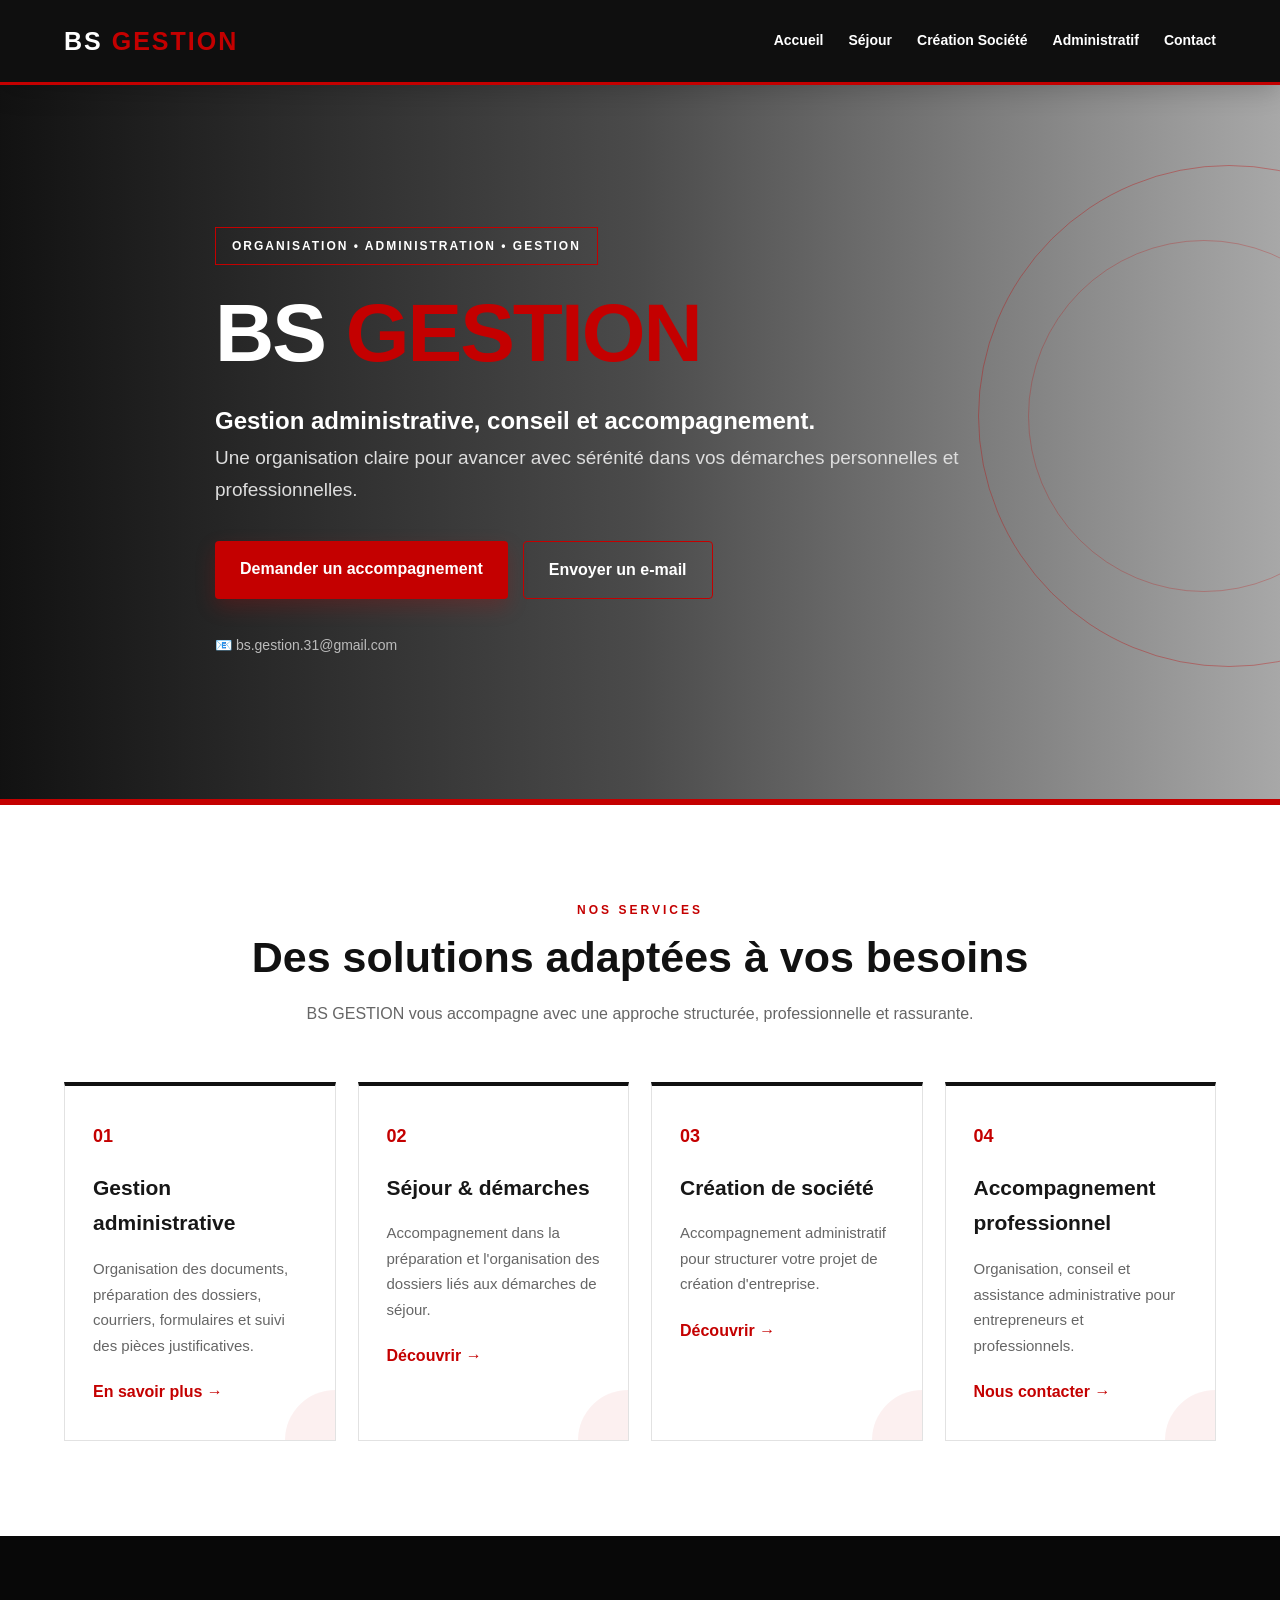
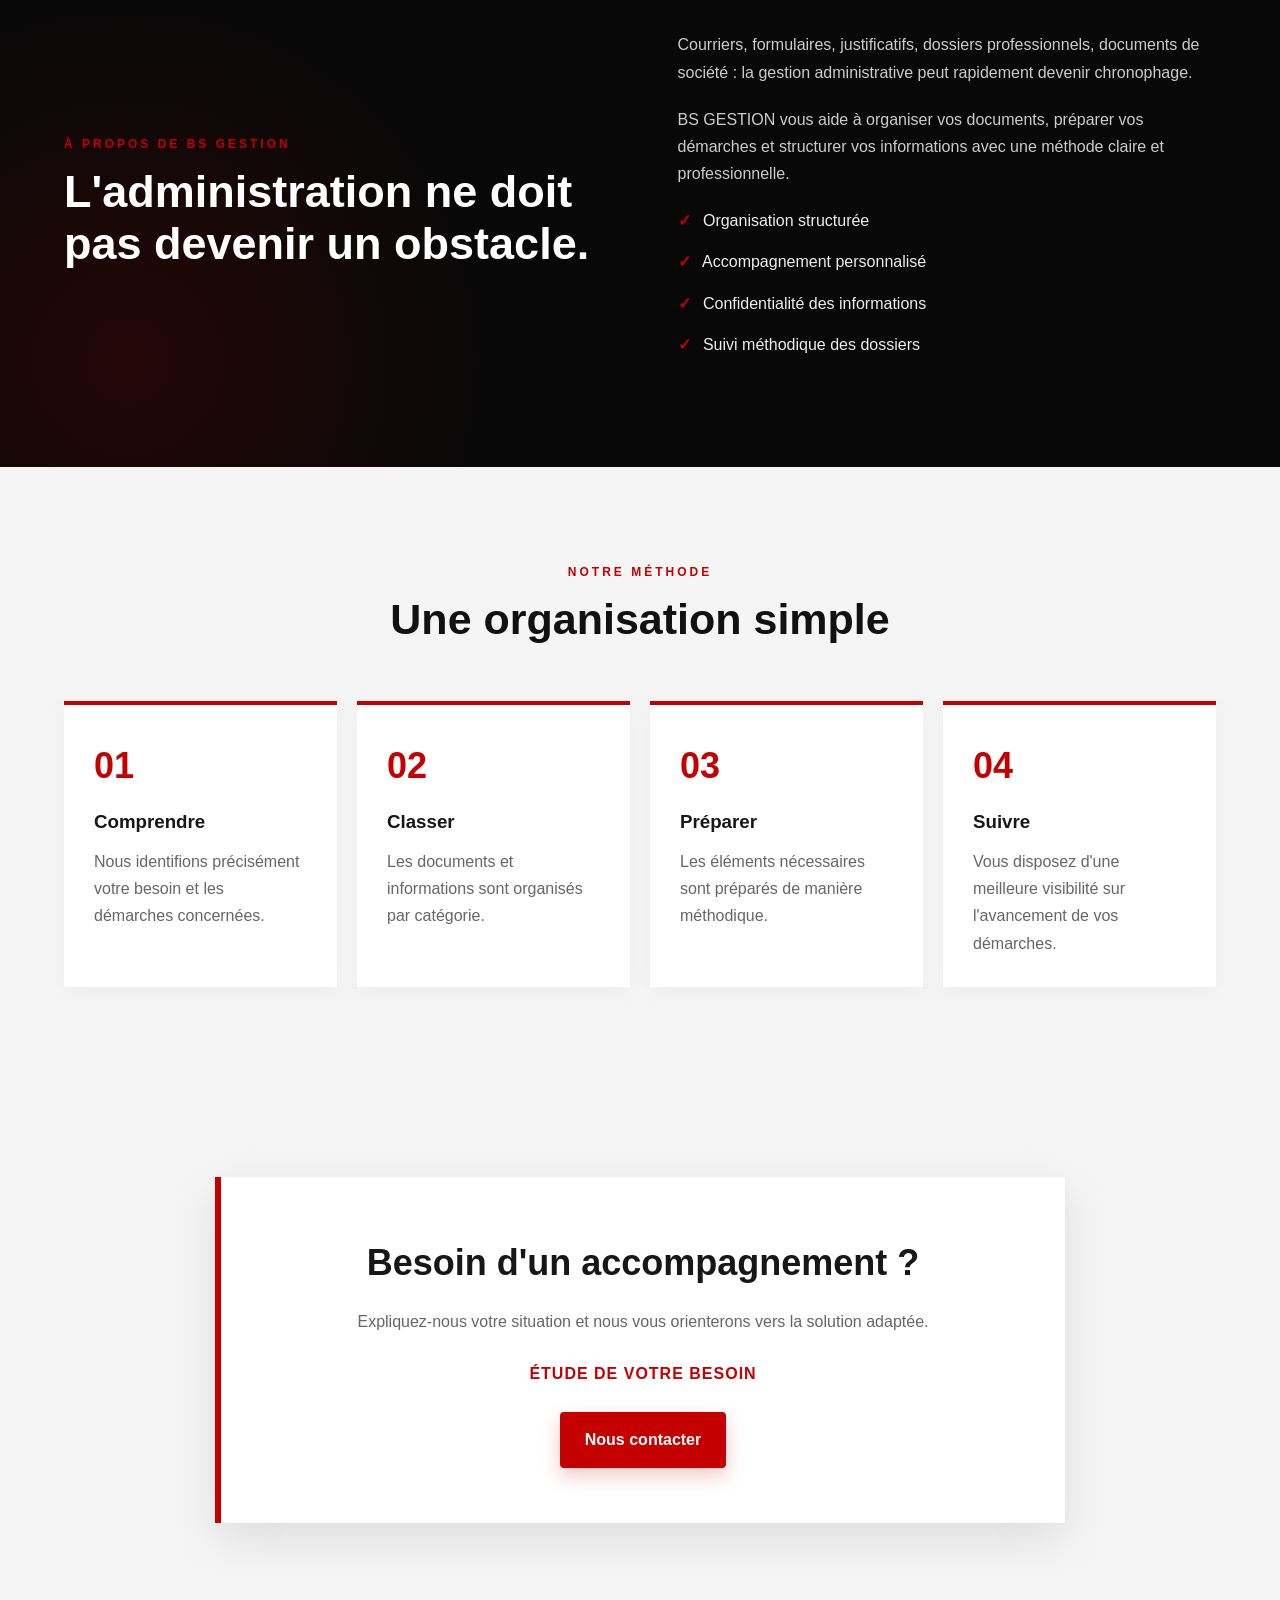
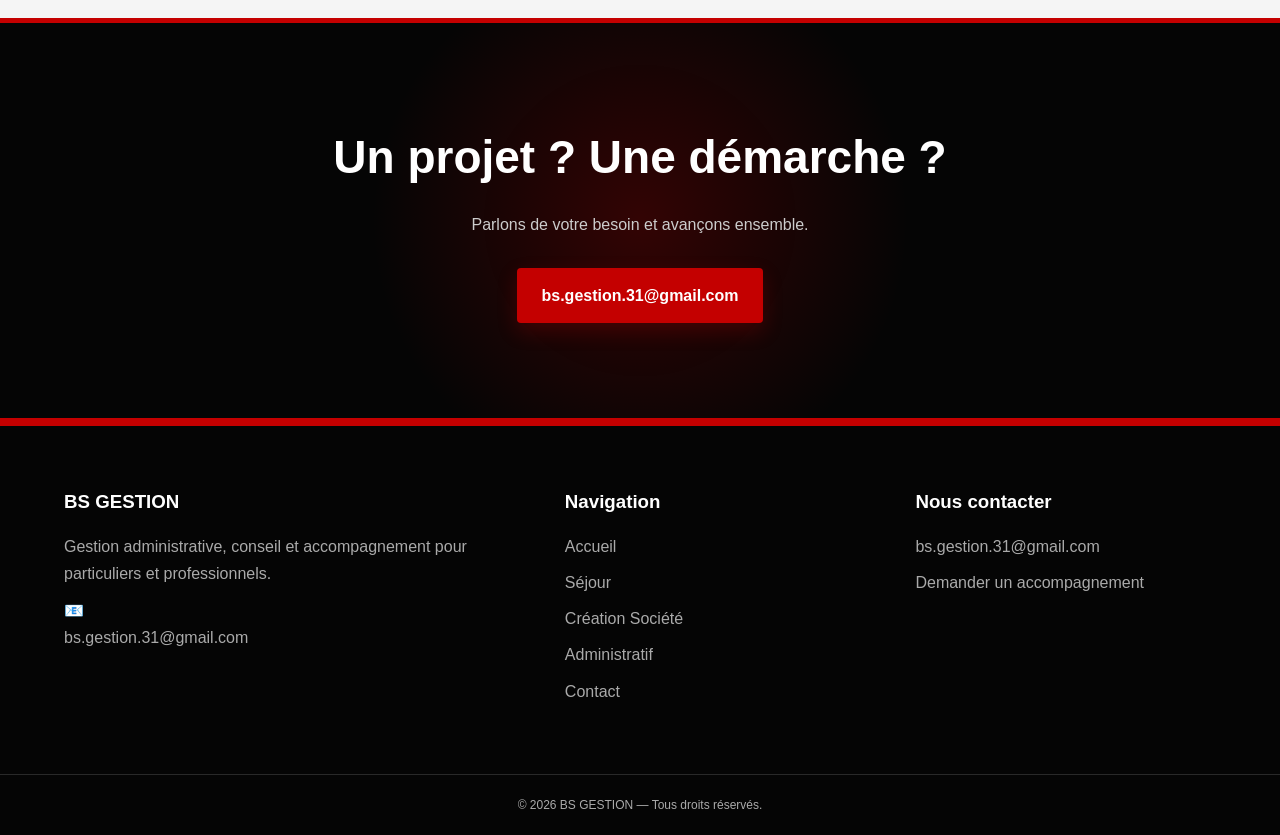
==== index.html @ 4ed64b43 "Update index.html" ====
<!DOCTYPE html>
<html lang="fr">
<head>
    <meta charset="UTF-8">
    <meta name="viewport" content="width=device-width, initial-scale=1.0">

    <title>BS GESTION | Gestion administrative, conseil et accompagnement</title>

    <meta name="description"
          content="BS GESTION accompagne particuliers et professionnels dans leurs démarches administratives, projets professionnels, création de société et organisation documentaire.">

    <link rel="stylesheet" href="style.css">
</head>

<body>

<header>
    <div class="container navbar">

        <a href="index.html" class="logo">
            BS <span>GESTION</span>
        </a>

        <div class="menu" onclick="toggleMenu()">☰</div>

        <nav id="mainNav">
            <a href="index.html">Accueil</a>
            <a href="sejour.html">Séjour</a>
            <a href="creation-societe.html">Création Société</a>
            <a href="administratif.html">Administratif</a>
            <a href="contact.html">Contact</a>
        </nav>

    </div>
</header>

<main>

<section class="hero photo-home">

    <div class="container hero-content">

        <div class="badge">
            ORGANISATION • ADMINISTRATION • GESTION
        </div>

        <h1>
            BS <span>GESTION</span>
        </h1>

        <p>
            Gestion administrative, conseil et accompagnement.
        </p>

        <p>
            Une organisation claire pour avancer avec sérénité
            dans vos démarches personnelles et professionnelles.
        </p>

        <div class="buttons">
            <a href="contact.html" class="btn btn-red">
                Demander un accompagnement
            </a>

            <a href="mailto:bs.gestion.31@gmail.com"
               class="btn btn-outline">
                Envoyer un e-mail
            </a>
        </div>

        <div class="hero-contact">
            📧 bs.gestion.31@gmail.com
        </div>

    </div>

</section>

<section class="services">

    <div class="container">

        <div class="section-title">
            <div class="section-label">NOS SERVICES</div>

            <h2>
                Des solutions adaptées à vos besoins
            </h2>

            <p>
                BS GESTION vous accompagne avec une approche
                structurée, professionnelle et rassurante.
            </p>
        </div>

        <div class="services-grid">

            <article class="card">
                <div class="card-number">01</div>

                <h3>
                    Gestion administrative
                </h3>

                <p>
                    Organisation des documents, préparation des dossiers,
                    courriers, formulaires et suivi des pièces justificatives.
                </p>

                <a href="administratif.html">
                    En savoir plus →
                </a>
            </article>

            <article class="card">
                <div class="card-number">02</div>

                <h3>
                    Séjour & démarches
                </h3>

                <p>
                    Accompagnement dans la préparation et l'organisation
                    des dossiers liés aux démarches de séjour.
                </p>

                <a href="sejour.html">
                    Découvrir →
                </a>
            </article>

            <article class="card">
                <div class="card-number">03</div>

                <h3>
                    Création de société
                </h3>

                <p>
                    Accompagnement administratif pour structurer
                    votre projet de création d'entreprise.
                </p>

                <a href="creation-societe.html">
                    Découvrir →
                </a>
            </article>

            <article class="card">
                <div class="card-number">04</div>

                <h3>
                    Accompagnement professionnel
                </h3>

                <p>
                    Organisation, conseil et assistance administrative
                    pour entrepreneurs et professionnels.
                </p>

                <a href="contact.html">
                    Nous contacter →
                </a>
            </article>

        </div>

    </div>

</section>

<section class="about">

    <div class="container about-grid">

        <div>
            <div class="section-label">
                À PROPOS DE BS GESTION
            </div>

            <h2>
                L'administration ne doit pas devenir un obstacle.
            </h2>
        </div>

        <div>

            <p>
                Courriers, formulaires, justificatifs, dossiers
                professionnels, documents de société : la gestion
                administrative peut rapidement devenir chronophage.
            </p>

            <p>
                BS GESTION vous aide à organiser vos documents,
                préparer vos démarches et structurer vos informations
                avec une méthode claire et professionnelle.
            </p>

            <div class="checks">

                <div>
                    <span>✓</span>
                    Organisation structurée
                </div>

                <div>
                    <span>✓</span>
                    Accompagnement personnalisé
                </div>

                <div>
                    <span>✓</span>
                    Confidentialité des informations
                </div>

                <div>
                    <span>✓</span>
                    Suivi méthodique des dossiers
                </div>

            </div>

        </div>

    </div>

</section>

<section class="method">

    <div class="container">

        <div class="section-title">

            <div class="section-label">
                NOTRE MÉTHODE
            </div>

            <h2>
                Une organisation simple
            </h2>

        </div>

        <div class="method-grid">

            <div class="step">
                <div class="step-number">01</div>

                <h3>Comprendre</h3>

                <p>
                    Nous identifions précisément votre besoin
                    et les démarches concernées.
                </p>
            </div>

            <div class="step">
                <div class="step-number">02</div>

                <h3>Classer</h3>

                <p>
                    Les documents et informations sont organisés
                    par catégorie.
                </p>
            </div>

            <div class="step">
                <div class="step-number">03</div>

                <h3>Préparer</h3>

                <p>
                    Les éléments nécessaires sont préparés
                    de manière méthodique.
                </p>
            </div>

            <div class="step">
                <div class="step-number">04</div>

                <h3>Suivre</h3>

                <p>
                    Vous disposez d'une meilleure visibilité
                    sur l'avancement de vos démarches.
                </p>
            </div>

        </div>

    </div>

</section>

<section class="devis">

    <div class="container">

        <div class="devis-box">

            <h2>
                Besoin d'un accompagnement ?
            </h2>

            <p>
                Expliquez-nous votre situation et nous vous
                orienterons vers la solution adaptée.
            </p>

            <div class="no-price">
                ÉTUDE DE VOTRE BESOIN
            </div>

            <a href="contact.html" class="btn btn-red">
                Nous contacter
            </a>

        </div>

    </div>

</section>

<section class="cta">

    <div class="container">

        <h2>
            Un projet ? Une démarche ?
        </h2>

        <p>
            Parlons de votre besoin et avançons ensemble.
        </p>

        <a href="mailto:bs.gestion.31@gmail.com"
           class="btn btn-red">
            bs.gestion.31@gmail.com
        </a>

    </div>

</section>

</main>

<footer>

    <div class="container footer-main">

        <div>
            <h3>BS GESTION</h3>

            <p>
                Gestion administrative, conseil et accompagnement
                pour particuliers et professionnels.
            </p>

            <p>
                📧
                <a href="mailto:bs.gestion.31@gmail.com">
                    bs.gestion.31@gmail.com
                </a>
            </p>
        </div>

        <div>
            <h3>Navigation</h3>

            <a href="index.html">Accueil</a>
            <a href="sejour.html">Séjour</a>
            <a href="creation-societe.html">Création Société</a>
            <a href="administratif.html">Administratif</a>
            <a href="contact.html">Contact</a>
        </div>

        <div>
            <h3>Nous contacter</h3>

            <a href="mailto:bs.gestion.31@gmail.com">
                bs.gestion.31@gmail.com
            </a>

            <a href="contact.html">
                Demander un accompagnement
            </a>
        </div>

    </div>

    <div class="footer-bottom">
        © 2026 BS GESTION — Tous droits réservés.
    </div>

</footer>

<script>
function toggleMenu() {
    document.getElementById("mainNav").classList.toggle("active");
}
</script>

</body>
</html>
---- style.css ----
/* =========================================================
   BS GESTION — STYLE OFFICIEL
   Rouge • Noir • Blanc
   ========================================================= */

:root {
    --rouge: #c40000;
    --rouge-fonce: #8f0000;
    --noir: #080808;
    --noir-2: #121212;
    --blanc: #ffffff;
    --gris: #666666;
    --gris-clair: #f5f5f5;
    --gris-border: #e2e2e2;
    --ombre: 0 15px 45px rgba(0, 0, 0, 0.10);
    --transition: 0.3s ease;
}

* {
    margin: 0;
    padding: 0;
    box-sizing: border-box;
}

html {
    scroll-behavior: smooth;
}

body {
    font-family: Arial, Helvetica, sans-serif;
    background: var(--blanc);
    color: #171717;
    line-height: 1.7;
}

img {
    max-width: 100%;
    display: block;
}

a {
    transition: var(--transition);
}

button,
input,
textarea,
select {
    font-family: inherit;
}

.container {
    width: 90%;
    max-width: 1200px;
    margin: auto;
}

/* =========================================================
   HEADER
   ========================================================= */

header {
    background: rgba(8, 8, 8, 0.97);
    position: sticky;
    top: 0;
    z-index: 9999;
    border-bottom: 3px solid var(--rouge);
    box-shadow: 0 5px 25px rgba(0, 0, 0, 0.20);
}

.navbar {
    min-height: 82px;
    display: flex;
    align-items: center;
    justify-content: space-between;
}

.logo {
    color: var(--blanc);
    text-decoration: none;
    font-size: 25px;
    font-weight: 800;
    letter-spacing: 2px;
}

.logo span {
    color: var(--rouge);
}

nav {
    display: flex;
    align-items: center;
    gap: 25px;
}

nav a {
    color: var(--blanc);
    text-decoration: none;
    font-size: 14px;
    font-weight: 700;
    position: relative;
    padding: 10px 0;
}

nav a::after {
    content: "";
    position: absolute;
    left: 0;
    bottom: 2px;
    width: 0;
    height: 2px;
    background: var(--rouge);
    transition: var(--transition);
}

nav a:hover::after {
    width: 100%;
}

nav a:hover {
    color: var(--blanc);
}

.menu {
    display: none;
    color: var(--blanc);
    font-size: 30px;
    cursor: pointer;
    user-select: none;
}

/* =========================================================
   BOUTONS
   ========================================================= */

.btn {
    display: inline-block;
    padding: 14px 25px;
    border-radius: 4px;
    text-decoration: none;
    font-weight: 700;
    transition: var(--transition);
    border: none;
    cursor: pointer;
}

.btn-red {
    background: var(--rouge);
    color: var(--blanc);
    box-shadow: 0 8px 20px rgba(196, 0, 0, 0.22);
}

.btn-red:hover {
    background: var(--rouge-fonce);
    color: var(--blanc);
    transform: translateY(-2px);
}

.btn-outline {
    color: var(--blanc);
    border: 1px solid var(--rouge);
    background: transparent;
}

.btn-outline:hover {
    background: var(--rouge);
    color: var(--blanc);
    transform: translateY(-2px);
}

/* =========================================================
   HERO ACCUEIL
   ========================================================= */

.hero,
.page-hero {
    background-size: cover;
    background-position: center;
    background-repeat: no-repeat;
}

.hero {
    min-height: 720px;
    display: flex;
    align-items: center;
    position: relative;
    overflow: hidden;
    color: var(--blanc);
    border-bottom: 6px solid var(--rouge);
}

.photo-home {
    background-image:
        linear-gradient(
            90deg,
            rgba(5, 5, 5, 0.95),
            rgba(5, 5, 5, 0.72),
            rgba(5, 5, 5, 0.35)
        ),
        url("https://images.pexels.com/photos/3184291/pexels-photo-3184291.jpeg?auto=compress&cs=tinysrgb&w=1800");
}

.photo-sejour {
    background-image:
        linear-gradient(
            90deg,
            rgba(5, 5, 5, 0.94),
            rgba(5, 5, 5, 0.70),
            rgba(5, 5, 5, 0.35)
        ),
        url("https://images.pexels.com/photos/3769021/pexels-photo-3769021.jpeg?auto=compress&cs=tinysrgb&w=1800");
}

.photo-creation {
    background-image:
        linear-gradient(
            90deg,
            rgba(5, 5, 5, 0.94),
            rgba(5, 5, 5, 0.70),
            rgba(5, 5, 5, 0.35)
        ),
        url("https://images.pexels.com/photos/3184465/pexels-photo-3184465.jpeg?auto=compress&cs=tinysrgb&w=1800");
}

.photo-administratif {
    background-image:
        linear-gradient(
            90deg,
            rgba(5, 5, 5, 0.94),
            rgba(5, 5, 5, 0.70),
            rgba(5, 5, 5, 0.35)
        ),
        url("https://images.pexels.com/photos/3760067/pexels-photo-3760067.jpeg?auto=compress&cs=tinysrgb&w=1800");
}

.photo-contact {
    background-image:
        linear-gradient(
            90deg,
            rgba(5, 5, 5, 0.94),
            rgba(5, 5, 5, 0.70),
            rgba(5, 5, 5, 0.35)
        ),
        url("https://images.pexels.com/photos/4348404/pexels-photo-4348404.jpeg?auto=compress&cs=tinysrgb&w=1800");
}

.hero::before,
.page-hero::before {
    content: "";
    position: absolute;
    width: 500px;
    height: 500px;
    right: -200px;
    top: 80px;
    border: 1px solid rgba(196, 0, 0, 0.35);
    border-radius: 50%;
}

.hero::after,
.page-hero::after {
    content: "";
    position: absolute;
    width: 350px;
    height: 350px;
    right: -100px;
    top: 155px;
    border: 1px solid rgba(196, 0, 0, 0.25);
    border-radius: 50%;
}

.hero-content,
.page-hero-content {
    position: relative;
    z-index: 2;
    max-width: 850px;
    animation: apparition 0.8s ease forwards;
}

.badge {
    display: inline-block;
    padding: 8px 16px;
    margin-bottom: 25px;
    border: 1px solid var(--rouge);
    color: var(--blanc);
    font-size: 12px;
    font-weight: 700;
    letter-spacing: 2px;
}

.hero h1,
.page-hero h1 {
    line-height: 1.05;
    margin-bottom: 25px;
    color: #fff;
}

.hero h1 {
    font-size: clamp(48px, 8vw, 82px);
    letter-spacing: -2px;
}

.page-hero h1 {
    font-size: clamp(42px, 7vw, 68px);
}

.hero h1 span,
.page-hero h1 span {
    color: var(--rouge);
}

.hero p,
.page-hero p {
    color: #dddddd;
    max-width: 780px;
}

.hero p {
    font-size: 19px;
}

.hero p:first-of-type {
    font-size: 24px;
    font-weight: 700;
    color: #ffffff;
}

.page-hero {
    min-height: 420px;
    display: flex;
    align-items: center;
    position: relative;
    overflow: hidden;
    color: var(--blanc);
    border-bottom: 5px solid var(--rouge);
}

.page-hero p {
    font-size: 19px;
}

.buttons {
    display: flex;
    gap: 15px;
    flex-wrap: wrap;
    margin-top: 35px;
}

.hero-contact {
    margin-top: 35px;
    color: #bbbbbb;
    font-size: 14px;
}

/* =========================================================
   SECTIONS
   ========================================================= */

section {
    padding: 95px 0;
}

.section-title {
    text-align: center;
    margin-bottom: 55px;
}

.section-label {
    color: var(--rouge);
    font-size: 12px;
    font-weight: 800;
    letter-spacing: 3px;
    text-transform: uppercase;
    margin-bottom: 12px;
}

.section-title h2 {
    font-size: 43px;
    line-height: 1.2;
    color: #111;
}

.section-title p {
    max-width: 760px;
    margin: 16px auto 0;
    color: var(--gris);
}

/* =========================================================
   SERVICES
   ========================================================= */

.services {
    background: #fff;
}

.services-grid {
    display: grid;
    grid-template-columns: repeat(4, 1fr);
    gap: 22px;
}

.card {
    position: relative;
    padding: 35px 28px;
    background: #fff;
    border: 1px solid var(--gris-border);
    border-top: 4px solid #111;
    transition: var(--transition);
    overflow: hidden;
}

.card::after {
    content: "";
    position: absolute;
    width: 100px;
    height: 100px;
    right: -50px;
    bottom: -50px;
    border-radius: 50%;
    background: rgba(196, 0, 0, 0.06);
}

.card:hover {
    transform: translateY(-8px);
    border-top-color: var(--rouge);
    box-shadow: var(--ombre);
}

.card-number {
    color: var(--rouge);
    font-weight: 800;
    font-size: 18px;
    margin-bottom: 18px;
}

.card h3 {
    font-size: 21px;
    margin-bottom: 15px;
}

.card p {
    color: var(--gris);
    font-size: 15px;
}

.card a {
    display: inline-block;
    margin-top: 20px;
    color: var(--rouge);
    font-weight: 700;
    text-decoration: none;
}

.card a:hover {
    color: var(--rouge-fonce);
}

/* =========================================================
   A PROPOS
   ========================================================= */

.about {
    background:
        radial-gradient(
            circle at 10% 80%,
            rgba(196, 0, 0, 0.15),
            transparent 30%
        ),
        var(--noir);
    color: var(--blanc);
}

.about-grid {
    display: grid;
    grid-template-columns: 1fr 1fr;
    gap: 75px;
    align-items: center;
}

.about h2 {
    font-size: 45px;
    line-height: 1.15;
    color: #fff;
}

.about p {
    color: #ccc;
    margin-bottom: 20px;
}

.checks div {
    margin-bottom: 14px;
    color: #eee;
}

.checks span {
    color: var(--rouge);
    font-weight: 900;
    margin-right: 8px;
}

/* =========================================================
   METHODE
   ========================================================= */

.method {
    background: var(--gris-clair);
}

.method-grid {
    display: grid;
    grid-template-columns: repeat(4, 1fr);
    gap: 20px;
}

.step {
    background: #fff;
    padding: 30px;
    border-top: 4px solid var(--rouge);
    box-shadow: 0 5px 20px rgba(0, 0, 0, 0.04);
    transition: var(--transition);
}

.step:hover {
    transform: translateY(-5px);
    box-shadow: var(--ombre);
}

.step-number {
    font-size: 36px;
    font-weight: 900;
    color: var(--rouge);
}

.step h3 {
    margin: 10px 0;
}

.step p {
    color: var(--gris);
}

/* =========================================================
   DOCUMENTS
   ========================================================= */

.documents {
    background: #fff;
}

.documents-grid {
    display: grid;
    grid-template-columns: repeat(3, 1fr);
    gap: 22px;
}

.document {
    padding: 30px;
    background: #fafafa;
    border: 1px solid var(--gris-border);
    border-left: 4px solid #111;
    transition: var(--transition);
}

.document:hover {
    border-left-color: var(--rouge);
    transform: translateY(-5px);
    box-shadow: var(--ombre);
}

.document h3 {
    margin-bottom: 12px;
}

.document p {
    color: var(--gris);
    font-size: 15px;
    margin-bottom: 20px;
}

/* =========================================================
   PAGES INTERNES
   ========================================================= */

.content-section {
    background: #fff;
}

.content-grid {
    display: grid;
    grid-template-columns: 2fr 1fr;
    gap: 50px;
    align-items: start;
}

.content-main h2 {
    font-size: 34px;
    margin-bottom: 18px;
}

.content-main h3 {
    font-size: 23px;
    margin-top: 30px;
    margin-bottom: 12px;
}

.content-main p {
    color: #555;
    margin-bottom: 18px;
}

.content-main ul {
    margin: 20px 0 25px 20px;
}

.content-main li {
    margin-bottom: 10px;
    color: #555;
}

.sidebar {
    background: #f7f7f7;
    border-top: 5px solid var(--rouge);
    padding: 30px;
    box-shadow: 0 10px 30px rgba(0, 0, 0, 0.06);
}

.sidebar h3 {
    margin-bottom: 20px;
}

.sidebar a {
    display: block;
    color: var(--rouge);
    text-decoration: none;
    font-weight: 700;
    padding: 10px 0;
    border-bottom: 1px solid #ddd;
}

.sidebar a:hover {
    color: var(--rouge-fonce);
}

/* =========================================================
   DEVIS
   ========================================================= */

.devis {
    background: var(--gris-clair);
}

.devis-box {
    max-width: 850px;
    margin: auto;
    padding: 55px;
    background: #fff;
    border-left: 6px solid var(--rouge);
    text-align: center;
    box-shadow: var(--ombre);
}

.devis-box h2 {
    font-size: 36px;
    margin-bottom: 15px;
}

.devis-box p {
    color: var(--gris);
    margin-bottom: 25px;
}

.no-price {
    font-weight: 800;
    color: var(--rouge);
    margin-bottom: 25px;
    letter-spacing: 1px;
}

/* =========================================================
   CTA
   ========================================================= */

.cta {
    background:
        radial-gradient(
            circle at center,
            rgba(196, 0, 0, 0.24),
            transparent 40%
        ),
        #050505;
    color: #fff;
    text-align: center;
    border-top: 5px solid var(--rouge);
    border-bottom: 5px solid var(--rouge);
}

.cta h2 {
    font-size: 46px;
    margin-bottom: 15px;
}

.cta p {
    color: #ccc;
    margin-bottom: 30px;
}

/* =========================================================
   CONTACT
   ========================================================= */

.contact {
    background: #f7f7f7;
}

.contact-grid {
    display: grid;
    grid-template-columns: 1fr 1fr;
    gap: 70px;
    align-items: start;
}

.contact h2 {
    font-size: 43px;
    margin-bottom: 20px;
}

.contact-intro {
    color: var(--gris);
}

.contact-details {
    margin-top: 30px;
}

.contact-details a {
    display: block;
    color: var(--rouge);
    font-weight: 700;
    font-size: 18px;
    text-decoration: none;
    margin-bottom: 15px;
}

.contact-details a:hover {
    color: var(--rouge-fonce);
}

/* =========================================================
   FORMULAIRE
   ========================================================= */

form {
    background: #fff;
    padding: 35px;
    border: 1px solid #ddd;
    border-top: 5px solid var(--rouge);
    box-shadow: 0 10px 30px rgba(0, 0, 0, 0.06);
}

.form-group {
    margin-bottom: 18px;
}

label {
    display: block;
    font-weight: 700;
    font-size: 14px;
    margin-bottom: 7px;
}

input,
textarea,
select {
    width: 100%;
    padding: 13px;
    border: 1px solid #ccc;
    font-family: inherit;
    font-size: 15px;
    outline: none;
    transition: var(--transition);
    background: #fff;
}

input:focus,
textarea:focus,
select:focus {
    border-color: var(--rouge);
    box-shadow: 0 0 0 3px rgba(196, 0, 0, 0.08);
}

textarea {
    min-height: 140px;
    resize: vertical;
}

button {
    border: 0;
    cursor: pointer;
    font-size: 15px;
}

.form-note {
    color: #777;
    font-size: 12px;
    margin-top: 10px;
}

/* =========================================================
   FOOTER
   ========================================================= */

footer {
    background: #050505;
    color: #aaa;
    border-top: 3px solid var(--rouge);
}

.footer-main {
    padding: 60px 0;
    display: grid;
    grid-template-columns: 1.5fr 1fr 1fr;
    gap: 50px;
}

.footer-main h3 {
    color: #fff;
    margin-bottom: 15px;
}

.footer-main p {
    margin-top: 10px;
}

.footer-main a {
    display: block;
    color: #aaa;
    text-decoration: none;
    margin-bottom: 9px;
}

.footer-main a:hover {
    color: var(--rouge);
}

.footer-bottom {
    border-top: 1px solid #292929;
    text-align: center;
    padding: 20px;
    font-size: 12px;
}

/* =========================================================
   ANIMATION
   ========================================================= */

@keyframes apparition {
    from {
        opacity: 0;
        transform: translateY(20px);
    }

    to {
        opacity: 1;
        transform: translateY(0);
    }
}

/* =========================================================
   TABLETTES
   ========================================================= */

@media (max-width: 950px) {

    nav {
        display: none;
        position: absolute;
        top: 82px;
        left: 0;
        right: 0;
        background: #080808;
        flex-direction: column;
        align-items: flex-start;
        padding: 25px;
        gap: 15px;
        border-bottom: 3px solid var(--rouge);
    }

    nav.active {
        display: flex;
    }

    .menu {
        display: block;
    }

    .services-grid {
        grid-template-columns: 1fr 1fr;
    }

    .method-grid {
        grid-template-columns: 1fr 1fr;
    }

    .about-grid,
    .contact-grid,
    .content-grid {
        grid-template-columns: 1fr;
    }

    .documents-grid {
        grid-template-columns: 1fr 1fr;
    }

    .footer-main {
        grid-template-columns: 1fr 1fr;
    }
}

/* =========================================================
   PETITS ÉCRANS
   ========================================================= */

@media (max-width: 600px) {

    .container {
        width: 92%;
    }

    .navbar {
        min-height: 72px;
    }

    nav {
        top: 72px;
    }

    .logo {
        font-size: 21px;
    }

    .hero {
        min-height: 620px;
    }

    .hero h1 {
        font-size: 46px;
    }

    .hero p {
        font-size: 17px;
    }

    .hero p:first-of-type {
        font-size: 21px;
    }

    .page-hero {
        min-height: 360px;
    }

    .page-hero h1 {
        font-size: 42px;
    }

    .page-hero p {
        font-size: 17px;
    }

    section {
        padding: 65px 0;
    }

    .section-title h2,
    .about h2,
    .contact h2,
    .cta h2 {
        font-size: 32px;
    }

    .services-grid,
    .method-grid,
    .documents-grid,
    .footer-main {
        grid-template-columns: 1fr;
    }

    .buttons {
        flex-direction: column;
        align-items: stretch;
    }

    .buttons .btn {
        text-align: center;
    }

    .devis-box {
        padding: 30px 20px;
    }

    form {
        padding: 25px;
    }

    .footer-main {
        gap: 30px;
    }

    .content-main h2 {
        font-size: 29px;
    }
}
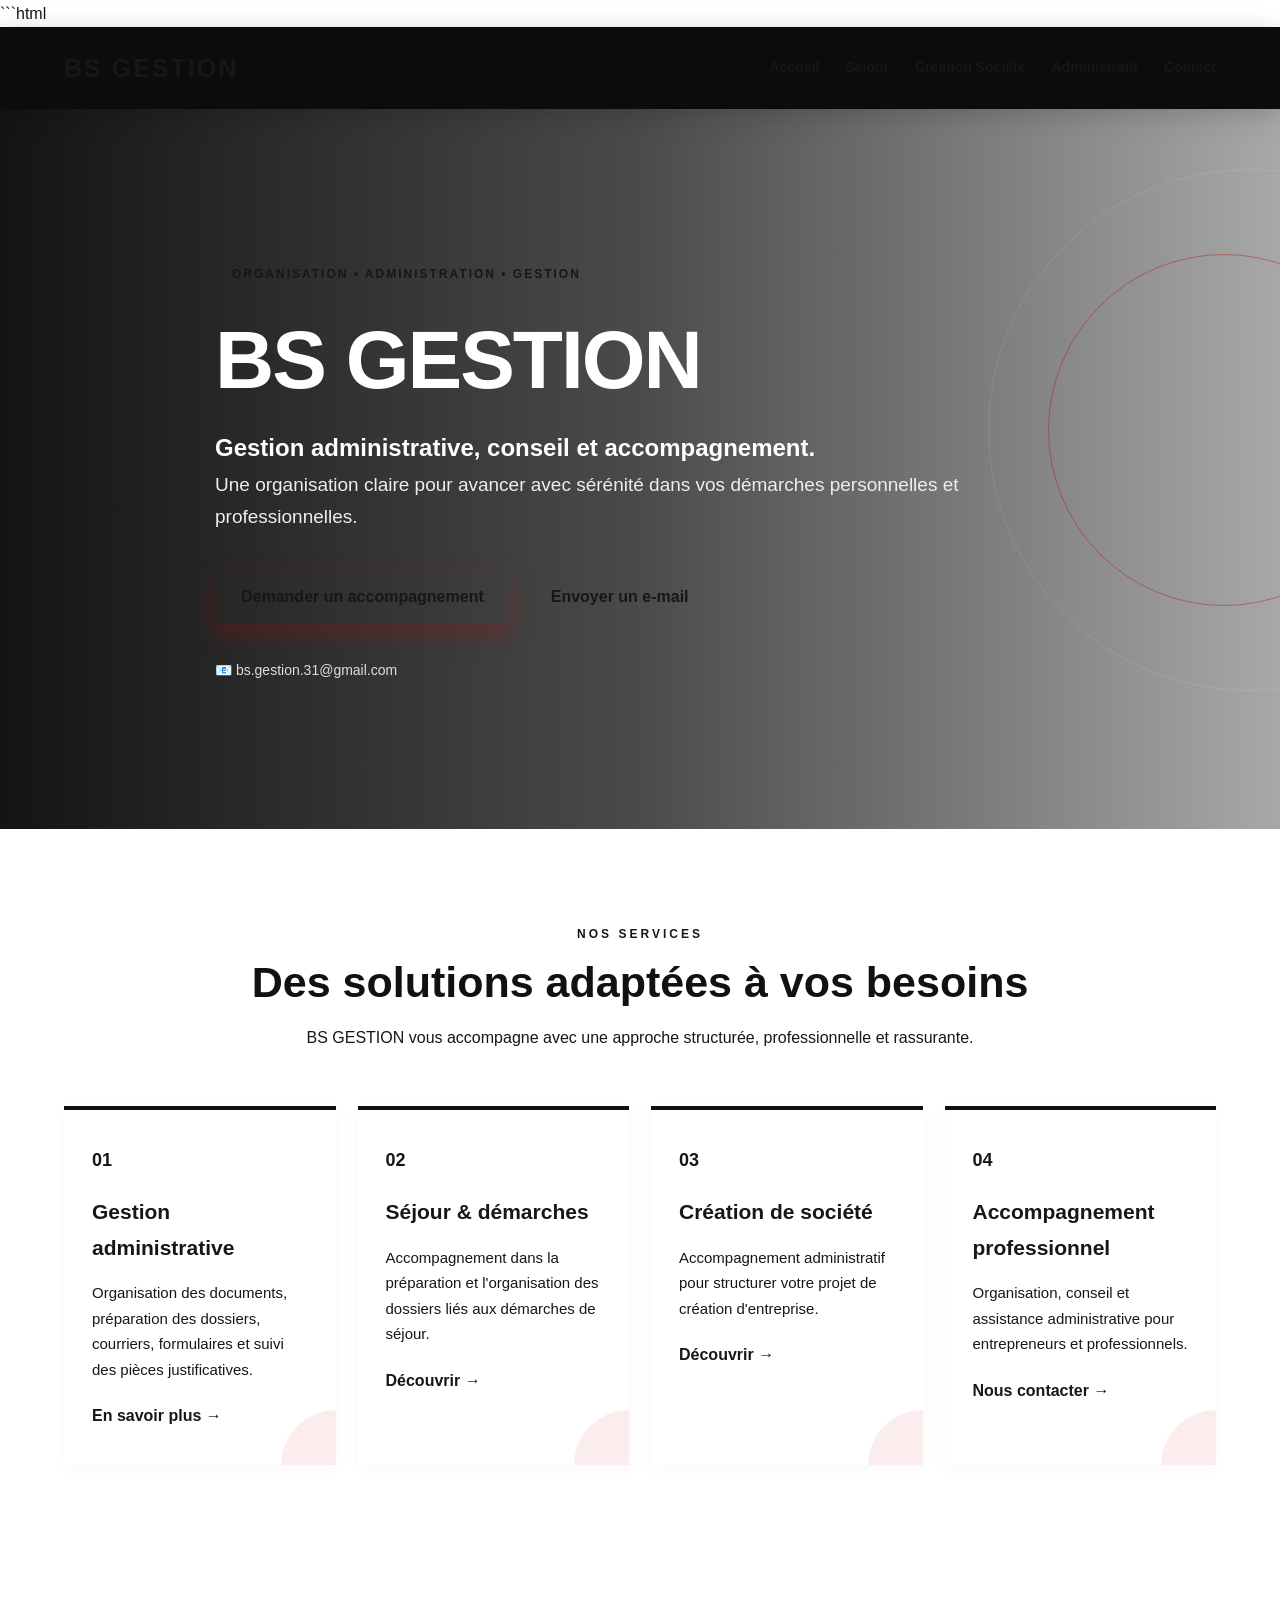
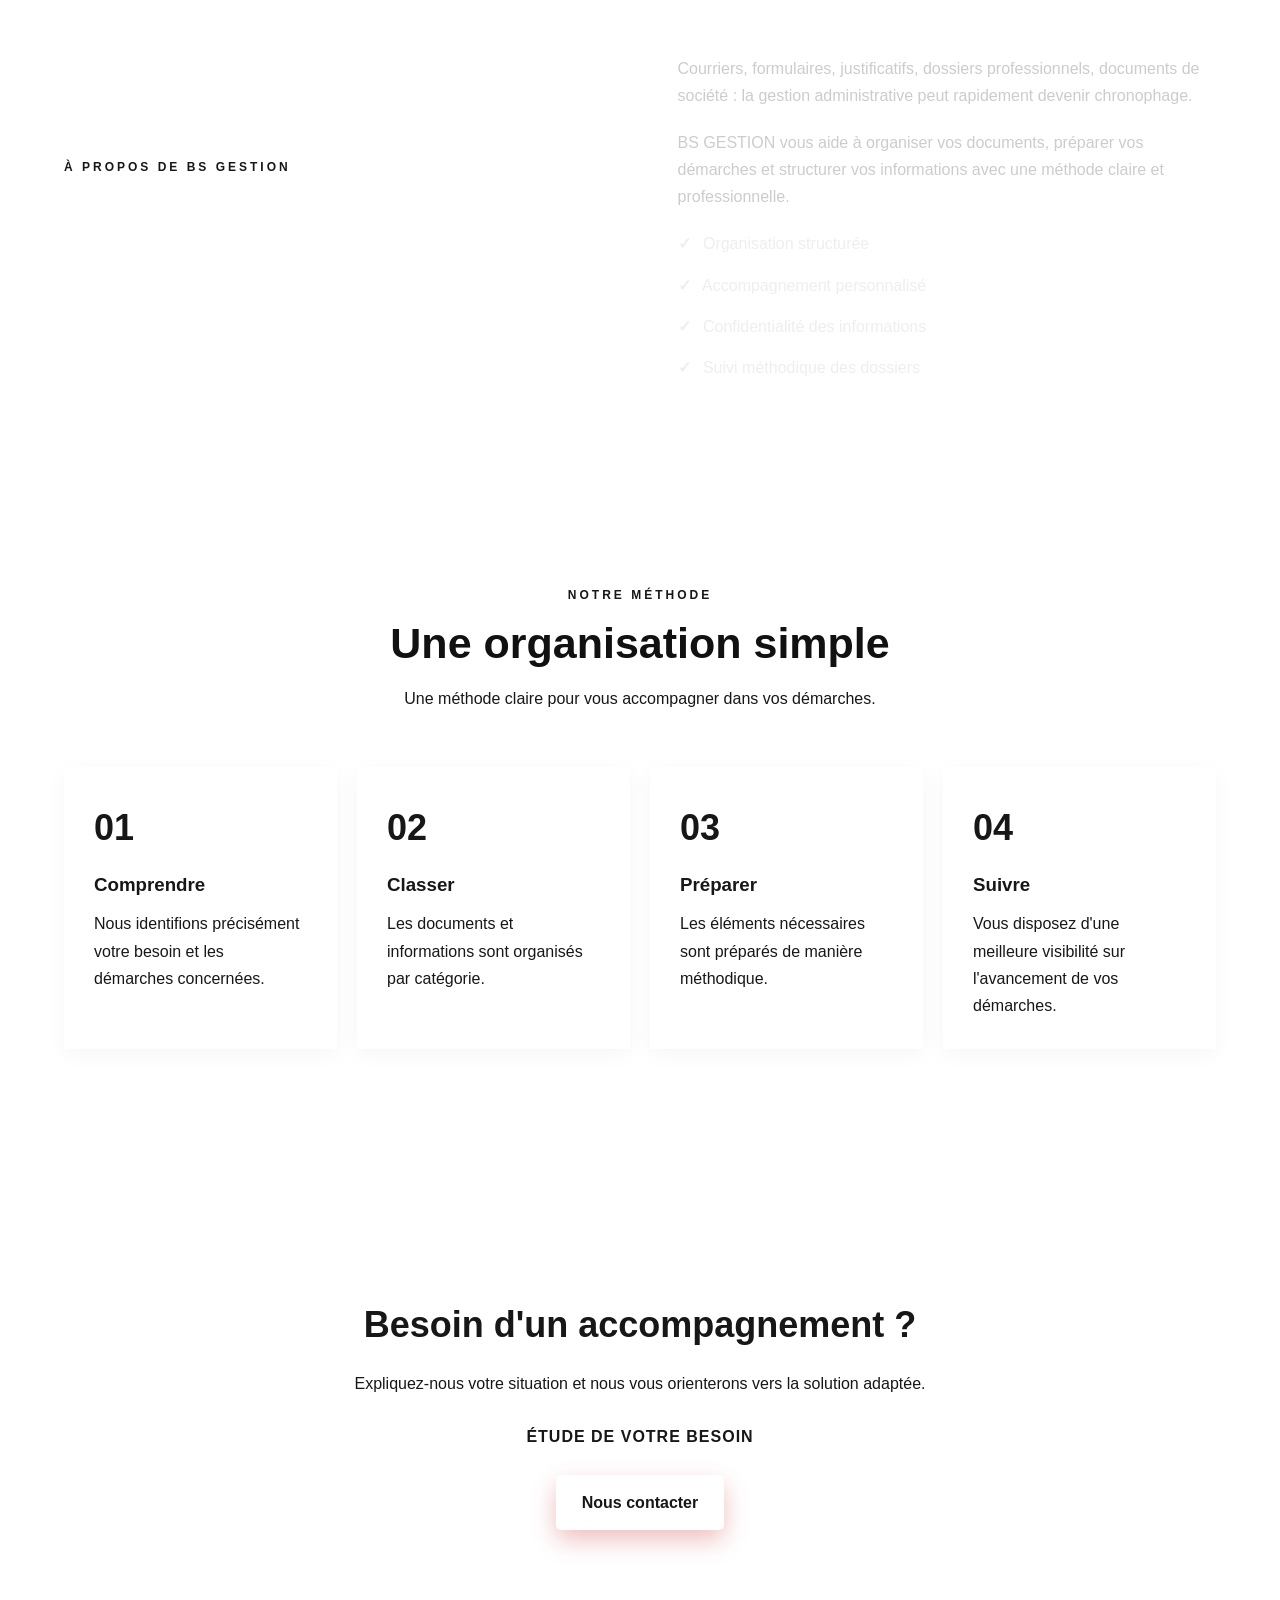
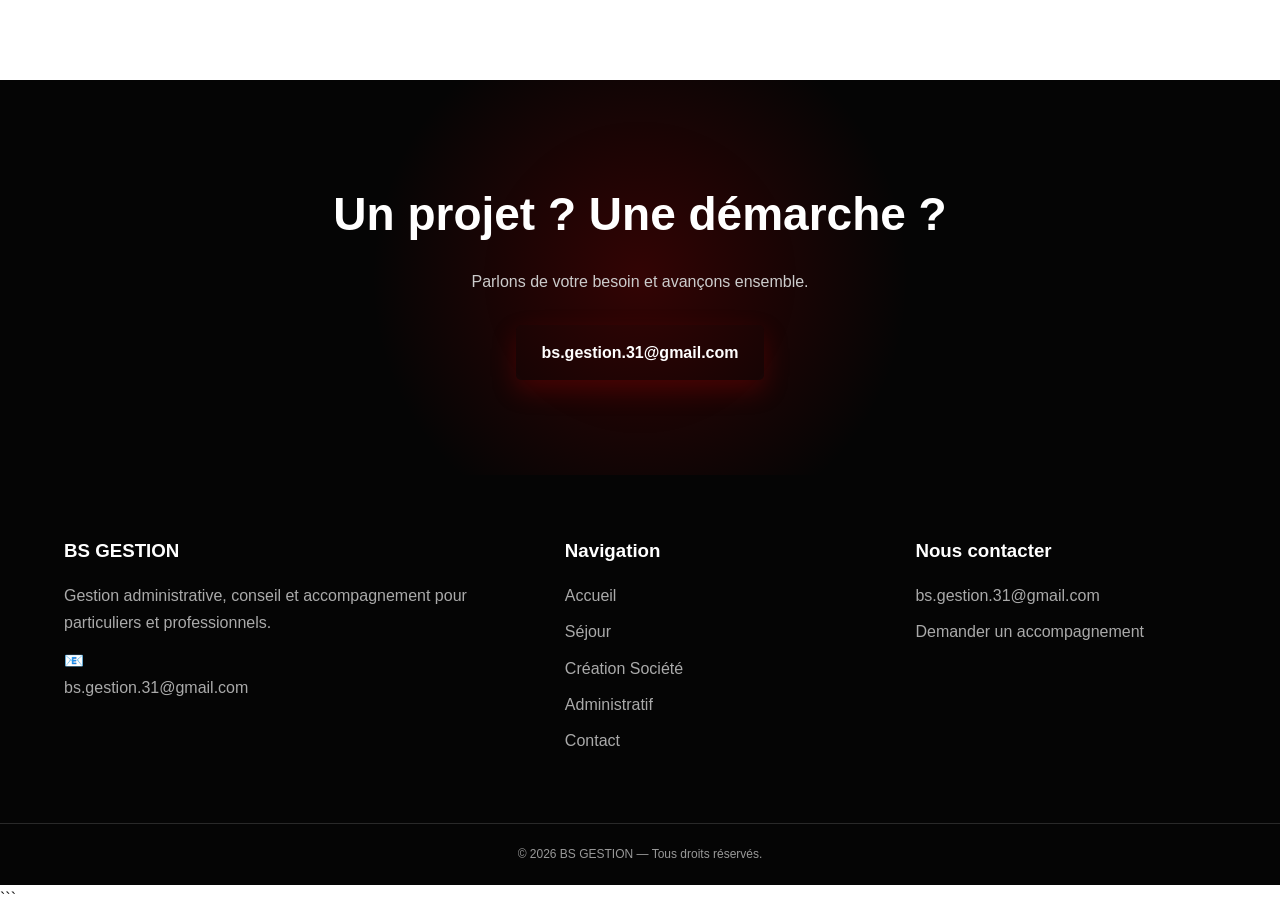
==== commit 5c6b4649: "Update index.html" ====
--- a/index.html
+++ b/index.html
@@ -1,6 +1,9 @@
+```html
 <!DOCTYPE html>
 <html lang="fr">
+
 <head>
+
     <meta charset="UTF-8">
     <meta name="viewport" content="width=device-width, initial-scale=1.0">
 
@@ -10,31 +13,67 @@
           content="BS GESTION accompagne particuliers et professionnels dans leurs démarches administratives, projets professionnels, création de société et organisation documentaire.">
 
     <link rel="stylesheet" href="style.css">
+
 </head>
 
 <body>
 
+
+<!-- =========================================================
+     HEADER
+========================================================= -->
+
 <header>
+
     <div class="container navbar">
 
         <a href="index.html" class="logo">
             BS <span>GESTION</span>
         </a>
 
-        <div class="menu" onclick="toggleMenu()">☰</div>
+        <div class="menu"
+             onclick="toggleMenu()"
+             aria-label="Ouvrir le menu">
+            ☰
+        </div>
 
         <nav id="mainNav">
+
             <a href="index.html">Accueil</a>
-            <a href="sejour.html">Séjour</a>
-            <a href="creation-societe.html">Création Société</a>
-            <a href="administratif.html">Administratif</a>
-            <a href="contact.html">Contact</a>
+
+            <a href="sejour.html">
+                Séjour
+            </a>
+
+            <a href="creation-societe.html">
+                Création Société
+            </a>
+
+            <a href="administratif.html">
+                Administratif
+            </a>
+
+            <a href="contact.html">
+                Contact
+            </a>
+
         </nav>
 
     </div>
+
 </header>
 
+
+<!-- =========================================================
+     CONTENU PRINCIPAL
+========================================================= -->
+
 <main>
+
+
+<!-- =========================================================
+     HERO
+========================================================= -->
 
 <section class="hero photo-home">
 
@@ -58,7 +97,9 @@
         </p>
 
         <div class="buttons">
-            <a href="contact.html" class="btn btn-red">
+
+            <a href="contact.html"
+               class="btn btn-red">
                 Demander un accompagnement
             </a>
 
@@ -66,6 +107,7 @@
                class="btn btn-outline">
                 Envoyer un e-mail
             </a>
+
         </div>
 
         <div class="hero-contact">
@@ -76,12 +118,20 @@
 
 </section>
 
-<section class="services">
+
+<!-- =========================================================
+     SERVICES
+========================================================= -->
+
+<section class="services" id="services">
 
     <div class="container">
 
         <div class="section-title">
-            <div class="section-label">NOS SERVICES</div>
+
+            <div class="section-label">
+                NOS SERVICES
+            </div>
 
             <h2>
                 Des solutions adaptées à vos besoins
@@ -91,12 +141,20 @@
                 BS GESTION vous accompagne avec une approche
                 structurée, professionnelle et rassurante.
             </p>
-        </div>
+
+        </div>
+
 
         <div class="services-grid">
 
+
+            <!-- SERVICE 01 -->
+
             <article class="card">
-                <div class="card-number">01</div>
+
+                <div class="card-number">
+                    01
+                </div>
 
                 <h3>
                     Gestion administrative
@@ -110,10 +168,17 @@
                 <a href="administratif.html">
                     En savoir plus →
                 </a>
+
             </article>
 
+
+            <!-- SERVICE 02 -->
+
             <article class="card">
-                <div class="card-number">02</div>
+
+                <div class="card-number">
+                    02
+                </div>
 
                 <h3>
                     Séjour & démarches
@@ -127,10 +192,17 @@
                 <a href="sejour.html">
                     Découvrir →
                 </a>
+
             </article>
 
+
+            <!-- SERVICE 03 -->
+
             <article class="card">
-                <div class="card-number">03</div>
+
+                <div class="card-number">
+                    03
+                </div>
 
                 <h3>
                     Création de société
@@ -144,10 +216,17 @@
                 <a href="creation-societe.html">
                     Découvrir →
                 </a>
+
             </article>
 
+
+            <!-- SERVICE 04 -->
+
             <article class="card">
-                <div class="card-number">04</div>
+
+                <div class="card-number">
+                    04
+                </div>
 
                 <h3>
                     Accompagnement professionnel
@@ -161,6 +240,7 @@
                 <a href="contact.html">
                     Nous contacter →
                 </a>
+
             </article>
 
         </div>
@@ -169,11 +249,17 @@
 
 </section>
 
+
+<!-- =========================================================
+     À PROPOS
+========================================================= -->
+
 <section class="about">
 
     <div class="container about-grid">
 
         <div>
+
             <div class="section-label">
                 À PROPOS DE BS GESTION
             </div>
@@ -181,7 +267,9 @@
             <h2>
                 L'administration ne doit pas devenir un obstacle.
             </h2>
-        </div>
+
+        </div>
+
 
         <div>
 
@@ -197,6 +285,7 @@
                 avec une méthode claire et professionnelle.
             </p>
 
+
             <div class="checks">
 
                 <div>
@@ -227,6 +316,11 @@
 
 </section>
 
+
+<!-- =========================================================
+     MÉTHODE
+========================================================= -->
+
 <section class="method">
 
     <div class="container">
@@ -241,52 +335,86 @@
                 Une organisation simple
             </h2>
 
-        </div>
+            <p>
+                Une méthode claire pour vous accompagner
+                dans vos démarches.
+            </p>
+
+        </div>
+
 
         <div class="method-grid">
 
+
             <div class="step">
-                <div class="step-number">01</div>
-
-                <h3>Comprendre</h3>
+
+                <div class="step-number">
+                    01
+                </div>
+
+                <h3>
+                    Comprendre
+                </h3>
 
                 <p>
                     Nous identifions précisément votre besoin
                     et les démarches concernées.
                 </p>
-            </div>
+
+            </div>
+
 
             <div class="step">
-                <div class="step-number">02</div>
-
-                <h3>Classer</h3>
+
+                <div class="step-number">
+                    02
+                </div>
+
+                <h3>
+                    Classer
+                </h3>
 
                 <p>
                     Les documents et informations sont organisés
                     par catégorie.
                 </p>
-            </div>
+
+            </div>
+
 
             <div class="step">
-                <div class="step-number">03</div>
-
-                <h3>Préparer</h3>
+
+                <div class="step-number">
+                    03
+                </div>
+
+                <h3>
+                    Préparer
+                </h3>
 
                 <p>
                     Les éléments nécessaires sont préparés
                     de manière méthodique.
                 </p>
-            </div>
+
+            </div>
+
 
             <div class="step">
-                <div class="step-number">04</div>
-
-                <h3>Suivre</h3>
+
+                <div class="step-number">
+                    04
+                </div>
+
+                <h3>
+                    Suivre
+                </h3>
 
                 <p>
                     Vous disposez d'une meilleure visibilité
                     sur l'avancement de vos démarches.
                 </p>
+
             </div>
 
         </div>
@@ -294,6 +422,11 @@
     </div>
 
 </section>
+
+
+<!-- =========================================================
+     DEVIS / ACCOMPAGNEMENT
+========================================================= -->
 
 <section class="devis">
 
@@ -314,7 +447,8 @@
                 ÉTUDE DE VOTRE BESOIN
             </div>
 
-            <a href="contact.html" class="btn btn-red">
+            <a href="contact.html"
+               class="btn btn-red">
                 Nous contacter
             </a>
 
@@ -323,6 +457,11 @@
     </div>
 
 </section>
+
+
+<!-- =========================================================
+     CTA
+========================================================= -->
 
 <section class="cta">
 
@@ -345,14 +484,24 @@
 
 </section>
 
+
 </main>
 
+
+<!-- =========================================================
+     FOOTER
+========================================================= -->
+
 <footer>
 
     <div class="container footer-main">
 
+
         <div>
-            <h3>BS GESTION</h3>
+
+            <h3>
+                BS GESTION
+            </h3>
 
             <p>
                 Gestion administrative, conseil et accompagnement
@@ -365,20 +514,44 @@
                     bs.gestion.31@gmail.com
                 </a>
             </p>
-        </div>
+
+        </div>
+
 
         <div>
-            <h3>Navigation</h3>
-
-            <a href="index.html">Accueil</a>
-            <a href="sejour.html">Séjour</a>
-            <a href="creation-societe.html">Création Société</a>
-            <a href="administratif.html">Administratif</a>
-            <a href="contact.html">Contact</a>
-        </div>
+
+            <h3>
+                Navigation
+            </h3>
+
+            <a href="index.html">
+                Accueil
+            </a>
+
+            <a href="sejour.html">
+                Séjour
+            </a>
+
+            <a href="creation-societe.html">
+                Création Société
+            </a>
+
+            <a href="administratif.html">
+                Administratif
+            </a>
+
+            <a href="contact.html">
+                Contact
+            </a>
+
+        </div>
+
 
         <div>
-            <h3>Nous contacter</h3>
+
+            <h3>
+                Nous contacter
+            </h3>
 
             <a href="mailto:bs.gestion.31@gmail.com">
                 bs.gestion.31@gmail.com
@@ -387,21 +560,28 @@
             <a href="contact.html">
                 Demander un accompagnement
             </a>
-        </div>
-
-    </div>
+
+        </div>
+
+    </div>
+
 
     <div class="footer-bottom">
+
         © 2026 BS GESTION — Tous droits réservés.
+
     </div>
 
 </footer>
 
-<script>
-function toggleMenu() {
-    document.getElementById("mainNav").classList.toggle("active");
-}
-</script>
+
+<!-- =========================================================
+     JAVASCRIPT
+========================================================= -->
+
+<script src="script.js"></script>
 
 </body>
+
 </html>
+```
--- a/style.css
+++ b/style.css
@@ -1,20 +1,40 @@
-/* =========================================================
-   BS GESTION — STYLE OFFICIEL
-   Rouge • Noir • Blanc
-   ========================================================= */
+```css
+/* =========================================================
+   BS GESTION — STYLE.CSS DÉFINITIF
+   Design : Rouge • Noir • Blanc
+   Style : Premium • Élégant • Moderne • Professionnel
+========================================================= */
+
+/* =========================================================
+   VARIABLES
+========================================================= */
 
 :root {
     --rouge: #c40000;
-    --rouge-fonce: #8f0000;
-    --noir: #080808;
-    --noir-2: #121212;
+    --rouge-fonce: #920000;
+    --rouge-clair: #e31818;
+
+    --noir: #090909;
+    --noir-2: #141414;
+    --noir-3: #202020;
+
     --blanc: #ffffff;
+
     --gris: #666666;
-    --gris-clair: #f5f5f5;
-    --gris-border: #e2e2e2;
-    --ombre: 0 15px 45px rgba(0, 0, 0, 0.10);
+    --gris-fonce: #333333;
+    --gris-clair: #f6f6f6;
+    --gris-border: #e5e5e5;
+
+    --ombre: 0 18px 50px rgba(0, 0, 0, 0.10);
+    --ombre-legere: 0 8px 30px rgba(0, 0, 0, 0.07);
+
     --transition: 0.3s ease;
 }
+
+
+/* =========================================================
+   RESET
+========================================================= */
 
 * {
     margin: 0;
@@ -31,6 +51,7 @@
     background: var(--blanc);
     color: #171717;
     line-height: 1.7;
+    overflow-x: hidden;
 }
 
 img {
@@ -52,20 +73,21 @@
 .container {
     width: 90%;
     max-width: 1200px;
-    margin: auto;
-}
+    margin: 0 auto;
+}
+
 
 /* =========================================================
    HEADER
-   ========================================================= */
+========================================================= */
 
 header {
-    background: rgba(8, 8, 8, 0.97);
+    background: rgba(8, 8, 8, 0.98);
     position: sticky;
     top: 0;
     z-index: 9999;
     border-bottom: 3px solid var(--rouge);
-    box-shadow: 0 5px 25px rgba(0, 0, 0, 0.20);
+    box-shadow: 0 5px 25px rgba(0, 0, 0, 0.18);
 }
 
 .navbar {
@@ -90,7 +112,7 @@
 nav {
     display: flex;
     align-items: center;
-    gap: 25px;
+    gap: 26px;
 }
 
 nav a {
@@ -113,12 +135,12 @@
     transition: var(--transition);
 }
 
+nav a:hover {
+    color: #ffffff;
+}
+
 nav a:hover::after {
     width: 100%;
-}
-
-nav a:hover {
-    color: var(--blanc);
 }
 
 .menu {
@@ -129,14 +151,15 @@
     user-select: none;
 }
 
+
 /* =========================================================
    BOUTONS
-   ========================================================= */
+========================================================= */
 
 .btn {
     display: inline-block;
-    padding: 14px 25px;
-    border-radius: 4px;
+    padding: 14px 26px;
+    border-radius: 5px;
     text-decoration: none;
     font-weight: 700;
     transition: var(--transition);
@@ -145,15 +168,20 @@
 }
 
 .btn-red {
-    background: var(--rouge);
+    background: linear-gradient(
+        135deg,
+        var(--rouge),
+        var(--rouge-fonce)
+    );
     color: var(--blanc);
-    box-shadow: 0 8px 20px rgba(196, 0, 0, 0.22);
+    box-shadow: 0 10px 25px rgba(196, 0, 0, 0.25);
 }
 
 .btn-red:hover {
     background: var(--rouge-fonce);
     color: var(--blanc);
-    transform: translateY(-2px);
+    transform: translateY(-3px);
+    box-shadow: 0 15px 30px rgba(196, 0, 0, 0.30);
 }
 
 .btn-outline {
@@ -165,12 +193,13 @@
 .btn-outline:hover {
     background: var(--rouge);
     color: var(--blanc);
-    transform: translateY(-2px);
-}
-
-/* =========================================================
-   HERO ACCUEIL
-   ========================================================= */
+    transform: translateY(-3px);
+}
+
+
+/* =========================================================
+   HERO
+========================================================= */
 
 .hero,
 .page-hero {
@@ -189,70 +218,15 @@
     border-bottom: 6px solid var(--rouge);
 }
 
-.photo-home {
-    background-image:
-        linear-gradient(
-            90deg,
-            rgba(5, 5, 5, 0.95),
-            rgba(5, 5, 5, 0.72),
-            rgba(5, 5, 5, 0.35)
-        ),
-        url("https://images.pexels.com/photos/3184291/pexels-photo-3184291.jpeg?auto=compress&cs=tinysrgb&w=1800");
-}
-
-.photo-sejour {
-    background-image:
-        linear-gradient(
-            90deg,
-            rgba(5, 5, 5, 0.94),
-            rgba(5, 5, 5, 0.70),
-            rgba(5, 5, 5, 0.35)
-        ),
-        url("https://images.pexels.com/photos/3769021/pexels-photo-3769021.jpeg?auto=compress&cs=tinysrgb&w=1800");
-}
-
-.photo-creation {
-    background-image:
-        linear-gradient(
-            90deg,
-            rgba(5, 5, 5, 0.94),
-            rgba(5, 5, 5, 0.70),
-            rgba(5, 5, 5, 0.35)
-        ),
-        url("https://images.pexels.com/photos/3184465/pexels-photo-3184465.jpeg?auto=compress&cs=tinysrgb&w=1800");
-}
-
-.photo-administratif {
-    background-image:
-        linear-gradient(
-            90deg,
-            rgba(5, 5, 5, 0.94),
-            rgba(5, 5, 5, 0.70),
-            rgba(5, 5, 5, 0.35)
-        ),
-        url("https://images.pexels.com/photos/3760067/pexels-photo-3760067.jpeg?auto=compress&cs=tinysrgb&w=1800");
-}
-
-.photo-contact {
-    background-image:
-        linear-gradient(
-            90deg,
-            rgba(5, 5, 5, 0.94),
-            rgba(5, 5, 5, 0.70),
-            rgba(5, 5, 5, 0.35)
-        ),
-        url("https://images.pexels.com/photos/4348404/pexels-photo-4348404.jpeg?auto=compress&cs=tinysrgb&w=1800");
-}
-
 .hero::before,
 .page-hero::before {
     content: "";
     position: absolute;
-    width: 500px;
-    height: 500px;
-    right: -200px;
-    top: 80px;
-    border: 1px solid rgba(196, 0, 0, 0.35);
+    width: 520px;
+    height: 520px;
+    right: -230px;
+    top: 60px;
+    border: 1px solid rgba(255, 255, 255, 0.10);
     border-radius: 50%;
 }
 
@@ -262,11 +236,76 @@
     position: absolute;
     width: 350px;
     height: 350px;
-    right: -100px;
-    top: 155px;
-    border: 1px solid rgba(196, 0, 0, 0.25);
+    right: -120px;
+    top: 145px;
+    border: 1px solid rgba(196, 0, 0, 0.40);
     border-radius: 50%;
 }
+
+
+/* =========================================================
+   PHOTOS
+========================================================= */
+
+.photo-home {
+    background-image:
+        linear-gradient(
+            90deg,
+            rgba(5, 5, 5, 0.94),
+            rgba(5, 5, 5, 0.72),
+            rgba(5, 5, 5, 0.35)
+        ),
+        url("https://images.pexels.com/photos/3184291/pexels-photo-3184291.jpeg?auto=compress&cs=tinysrgb&w=1800");
+}
+
+.photo-sejour {
+    background-image:
+        linear-gradient(
+            90deg,
+            rgba(5, 5, 5, 0.93),
+            rgba(5, 5, 5, 0.70),
+            rgba(5, 5, 5, 0.34)
+        ),
+        url("https://images.pexels.com/photos/3769021/pexels-photo-3769021.jpeg?auto=compress&cs=tinysrgb&w=1800");
+}
+
+.photo-creation {
+    background-image:
+        linear-gradient(
+            90deg,
+            rgba(5, 5, 5, 0.93),
+            rgba(5, 5, 5, 0.70),
+            rgba(5, 5, 5, 0.34)
+        ),
+        url("https://images.pexels.com/photos/3184465/pexels-photo-3184465.jpeg?auto=compress&cs=tinysrgb&w=1800");
+}
+
+.photo-administratif {
+    background-image:
+        linear-gradient(
+            90deg,
+            rgba(5, 5, 5, 0.93),
+            rgba(5, 5, 5, 0.70),
+            rgba(5, 5, 5, 0.34)
+        ),
+        url("https://images.pexels.com/photos/3760067/pexels-photo-3760067.jpeg?auto=compress&cs=tinysrgb&w=1800");
+}
+
+.photo-contact {
+    background-image:
+        linear-gradient(
+            90deg,
+            rgba(5, 5, 5, 0.93),
+            rgba(5, 5, 5, 0.70),
+            rgba(5, 5, 5, 0.34)
+        ),
+        url("https://images.pexels.com/photos/4348404/pexels-photo-4348404.jpeg?auto=compress&cs=tinysrgb&w=1800");
+}
+
+
+/* =========================================================
+   HERO CONTENT
+========================================================= */
 
 .hero-content,
 .page-hero-content {
@@ -278,20 +317,21 @@
 
 .badge {
     display: inline-block;
-    padding: 8px 16px;
+    padding: 8px 17px;
     margin-bottom: 25px;
     border: 1px solid var(--rouge);
     color: var(--blanc);
     font-size: 12px;
     font-weight: 700;
     letter-spacing: 2px;
+    text-transform: uppercase;
 }
 
 .hero h1,
 .page-hero h1 {
+    color: #ffffff;
     line-height: 1.05;
     margin-bottom: 25px;
-    color: #fff;
 }
 
 .hero h1 {
@@ -310,7 +350,7 @@
 
 .hero p,
 .page-hero p {
-    color: #dddddd;
+    color: #eeeeee;
     max-width: 780px;
 }
 
@@ -325,7 +365,7 @@
 }
 
 .page-hero {
-    min-height: 420px;
+    min-height: 430px;
     display: flex;
     align-items: center;
     position: relative;
@@ -347,13 +387,14 @@
 
 .hero-contact {
     margin-top: 35px;
-    color: #bbbbbb;
+    color: #dddddd;
     font-size: 14px;
 }
 
+
 /* =========================================================
    SECTIONS
-   ========================================================= */
+========================================================= */
 
 section {
     padding: 95px 0;
@@ -376,7 +417,7 @@
 .section-title h2 {
     font-size: 43px;
     line-height: 1.2;
-    color: #111;
+    color: #111111;
 }
 
 .section-title p {
@@ -385,12 +426,13 @@
     color: var(--gris);
 }
 
+
 /* =========================================================
    SERVICES
-   ========================================================= */
+========================================================= */
 
 .services {
-    background: #fff;
+    background: #ffffff;
 }
 
 .services-grid {
@@ -402,22 +444,23 @@
 .card {
     position: relative;
     padding: 35px 28px;
-    background: #fff;
+    background: #ffffff;
     border: 1px solid var(--gris-border);
-    border-top: 4px solid #111;
+    border-top: 4px solid #111111;
     transition: var(--transition);
     overflow: hidden;
+    box-shadow: 0 3px 15px rgba(0, 0, 0, 0.03);
 }
 
 .card::after {
     content: "";
     position: absolute;
-    width: 100px;
-    height: 100px;
-    right: -50px;
-    bottom: -50px;
+    width: 110px;
+    height: 110px;
+    right: -55px;
+    bottom: -55px;
     border-radius: 50%;
-    background: rgba(196, 0, 0, 0.06);
+    background: rgba(196, 0, 0, 0.07);
 }
 
 .card:hover {
@@ -455,15 +498,16 @@
     color: var(--rouge-fonce);
 }
 
-/* =========================================================
-   A PROPOS
-   ========================================================= */
+
+/* =========================================================
+   À PROPOS
+========================================================= */
 
 .about {
     background:
         radial-gradient(
             circle at 10% 80%,
-            rgba(196, 0, 0, 0.15),
+            rgba(196, 0, 0, 0.17),
             transparent 30%
         ),
         var(--noir);
@@ -480,17 +524,17 @@
 .about h2 {
     font-size: 45px;
     line-height: 1.15;
-    color: #fff;
+    color: #ffffff;
 }
 
 .about p {
-    color: #ccc;
+    color: #cccccc;
     margin-bottom: 20px;
 }
 
 .checks div {
     margin-bottom: 14px;
-    color: #eee;
+    color: #eeeeee;
 }
 
 .checks span {
@@ -499,9 +543,10 @@
     margin-right: 8px;
 }
 
-/* =========================================================
-   METHODE
-   ========================================================= */
+
+/* =========================================================
+   MÉTHODE
+========================================================= */
 
 .method {
     background: var(--gris-clair);
@@ -514,7 +559,7 @@
 }
 
 .step {
-    background: #fff;
+    background: #ffffff;
     padding: 30px;
     border-top: 4px solid var(--rouge);
     box-shadow: 0 5px 20px rgba(0, 0, 0, 0.04);
@@ -540,12 +585,13 @@
     color: var(--gris);
 }
 
+
 /* =========================================================
    DOCUMENTS
-   ========================================================= */
+========================================================= */
 
 .documents {
-    background: #fff;
+    background: #ffffff;
 }
 
 .documents-grid {
@@ -558,7 +604,7 @@
     padding: 30px;
     background: #fafafa;
     border: 1px solid var(--gris-border);
-    border-left: 4px solid #111;
+    border-left: 4px solid #111111;
     transition: var(--transition);
 }
 
@@ -578,12 +624,13 @@
     margin-bottom: 20px;
 }
 
+
 /* =========================================================
    PAGES INTERNES
-   ========================================================= */
+========================================================= */
 
 .content-section {
-    background: #fff;
+    background: #ffffff;
 }
 
 .content-grid {
@@ -605,7 +652,7 @@
 }
 
 .content-main p {
-    color: #555;
+    color: #555555;
     margin-bottom: 18px;
 }
 
@@ -615,7 +662,7 @@
 
 .content-main li {
     margin-bottom: 10px;
-    color: #555;
+    color: #555555;
 }
 
 .sidebar {
@@ -635,16 +682,17 @@
     text-decoration: none;
     font-weight: 700;
     padding: 10px 0;
-    border-bottom: 1px solid #ddd;
+    border-bottom: 1px solid #dddddd;
 }
 
 .sidebar a:hover {
     color: var(--rouge-fonce);
 }
 
+
 /* =========================================================
    DEVIS
-   ========================================================= */
+========================================================= */
 
 .devis {
     background: var(--gris-clair);
@@ -654,7 +702,7 @@
     max-width: 850px;
     margin: auto;
     padding: 55px;
-    background: #fff;
+    background: #ffffff;
     border-left: 6px solid var(--rouge);
     text-align: center;
     box-shadow: var(--ombre);
@@ -677,9 +725,10 @@
     letter-spacing: 1px;
 }
 
+
 /* =========================================================
    CTA
-   ========================================================= */
+========================================================= */
 
 .cta {
     background:
@@ -689,7 +738,7 @@
             transparent 40%
         ),
         #050505;
-    color: #fff;
+    color: #ffffff;
     text-align: center;
     border-top: 5px solid var(--rouge);
     border-bottom: 5px solid var(--rouge);
@@ -701,16 +750,23 @@
 }
 
 .cta p {
-    color: #ccc;
+    color: #cccccc;
     margin-bottom: 30px;
 }
 
-/* =========================================================
-   CONTACT
-   ========================================================= */
+
+/* =========================================================
+   CONTACT — DESIGN PREMIUM
+========================================================= */
 
 .contact {
-    background: #f7f7f7;
+    background:
+        linear-gradient(
+            135deg,
+            #f8f8f8 0%,
+            #ffffff 50%,
+            #f5f5f5 100%
+        );
 }
 
 .contact-grid {
@@ -723,15 +779,91 @@
 .contact h2 {
     font-size: 43px;
     margin-bottom: 20px;
+    color: #111111;
 }
 
 .contact-intro {
-    color: var(--gris);
+    color: #555555;
+    font-size: 17px;
 }
 
 .contact-details {
     margin-top: 30px;
 }
+
+
+/* =========================================================
+   COORDONNÉES BS GESTION
+========================================================= */
+
+.company-info {
+    margin-top: 30px;
+    padding: 28px 30px;
+    background: #ffffff;
+    border: 1px solid #e3e3e3;
+    border-left: 5px solid var(--rouge);
+    box-shadow: var(--ombre-legere);
+    border-radius: 4px;
+}
+
+.company-info h3 {
+    color: #111111;
+    font-size: 21px;
+    margin-bottom: 15px;
+}
+
+.company-info p {
+    color: #222222;
+    font-size: 15px;
+    margin: 7px 0;
+    line-height: 1.6;
+}
+
+.company-info strong {
+    color: #111111;
+}
+
+.company-info a {
+    color: var(--rouge);
+    font-weight: 700;
+    text-decoration: none;
+}
+
+.company-info a:hover {
+    color: var(--rouge-fonce);
+    text-decoration: underline;
+}
+
+
+/* =========================================================
+   CONTACT — POINTS IMPORTANTS
+========================================================= */
+
+.contact-points {
+    margin-top: 25px;
+    padding: 23px 27px;
+    background: #ffffff;
+    border: 1px solid #e5e5e5;
+    border-left: 4px solid var(--rouge);
+    box-shadow: 0 8px 25px rgba(0, 0, 0, 0.06);
+}
+
+.contact-points p {
+    color: #111111 !important;
+    font-size: 16px;
+    font-weight: 600;
+    margin: 10px 0;
+    line-height: 1.6;
+}
+
+.contact-points p::first-letter {
+    color: var(--rouge);
+}
+
+
+/* =========================================================
+   EMAIL CONTACT
+========================================================= */
 
 .contact-details a {
     display: block;
@@ -746,16 +878,18 @@
     color: var(--rouge-fonce);
 }
 
+
 /* =========================================================
    FORMULAIRE
-   ========================================================= */
+========================================================= */
 
 form {
-    background: #fff;
-    padding: 35px;
-    border: 1px solid #ddd;
+    background: #ffffff;
+    padding: 38px;
+    border: 1px solid #dddddd;
     border-top: 5px solid var(--rouge);
-    box-shadow: 0 10px 30px rgba(0, 0, 0, 0.06);
+    box-shadow: var(--ombre);
+    border-radius: 4px;
 }
 
 .form-group {
@@ -767,19 +901,22 @@
     font-weight: 700;
     font-size: 14px;
     margin-bottom: 7px;
+    color: #222222;
 }
 
 input,
 textarea,
 select {
     width: 100%;
-    padding: 13px;
-    border: 1px solid #ccc;
+    padding: 14px;
+    border: 1px solid #cccccc;
     font-family: inherit;
     font-size: 15px;
     outline: none;
     transition: var(--transition);
-    background: #fff;
+    background: #ffffff;
+    color: #111111;
+    border-radius: 3px;
 }
 
 input:focus,
@@ -790,7 +927,7 @@
 }
 
 textarea {
-    min-height: 140px;
+    min-height: 145px;
     resize: vertical;
 }
 
@@ -801,18 +938,19 @@
 }
 
 .form-note {
-    color: #777;
+    color: #777777;
     font-size: 12px;
     margin-top: 10px;
 }
 
+
 /* =========================================================
    FOOTER
-   ========================================================= */
+========================================================= */
 
 footer {
     background: #050505;
-    color: #aaa;
+    color: #aaaaaa;
     border-top: 3px solid var(--rouge);
 }
 
@@ -824,7 +962,7 @@
 }
 
 .footer-main h3 {
-    color: #fff;
+    color: #ffffff;
     margin-bottom: 15px;
 }
 
@@ -834,12 +972,35 @@
 
 .footer-main a {
     display: block;
-    color: #aaa;
+    color: #aaaaaa;
     text-decoration: none;
     margin-bottom: 9px;
 }
 
 .footer-main a:hover {
+    color: var(--rouge);
+}
+
+
+/* =========================================================
+   COORDONNÉES DANS LE FOOTER
+========================================================= */
+
+.footer-company {
+    color: #cccccc;
+    line-height: 1.8;
+}
+
+.footer-company strong {
+    color: #ffffff;
+}
+
+.footer-company a {
+    color: #ffffff;
+    font-weight: 600;
+}
+
+.footer-company a:hover {
     color: var(--rouge);
 }
 
@@ -848,11 +1009,13 @@
     text-align: center;
     padding: 20px;
     font-size: 12px;
-}
+    color: #999999;
+}
+
 
 /* =========================================================
    ANIMATION
-   ========================================================= */
+========================================================= */
 
 @keyframes apparition {
     from {
@@ -866,9 +1029,10 @@
     }
 }
 
+
 /* =========================================================
    TABLETTES
-   ========================================================= */
+========================================================= */
 
 @media (max-width: 950px) {
 
@@ -917,9 +1081,10 @@
     }
 }
 
+
 /* =========================================================
    PETITS ÉCRANS
-   ========================================================= */
+========================================================= */
 
 @media (max-width: 600px) {
 
@@ -1009,4 +1174,21 @@
     .content-main h2 {
         font-size: 29px;
     }
-}
+
+    .company-info {
+        padding: 22px;
+    }
+
+    .company-info p {
+        font-size: 14px;
+    }
+
+    .contact-points {
+        padding: 20px;
+    }
+
+    .contact-points p {
+        font-size: 15px;
+    }
+}
+```
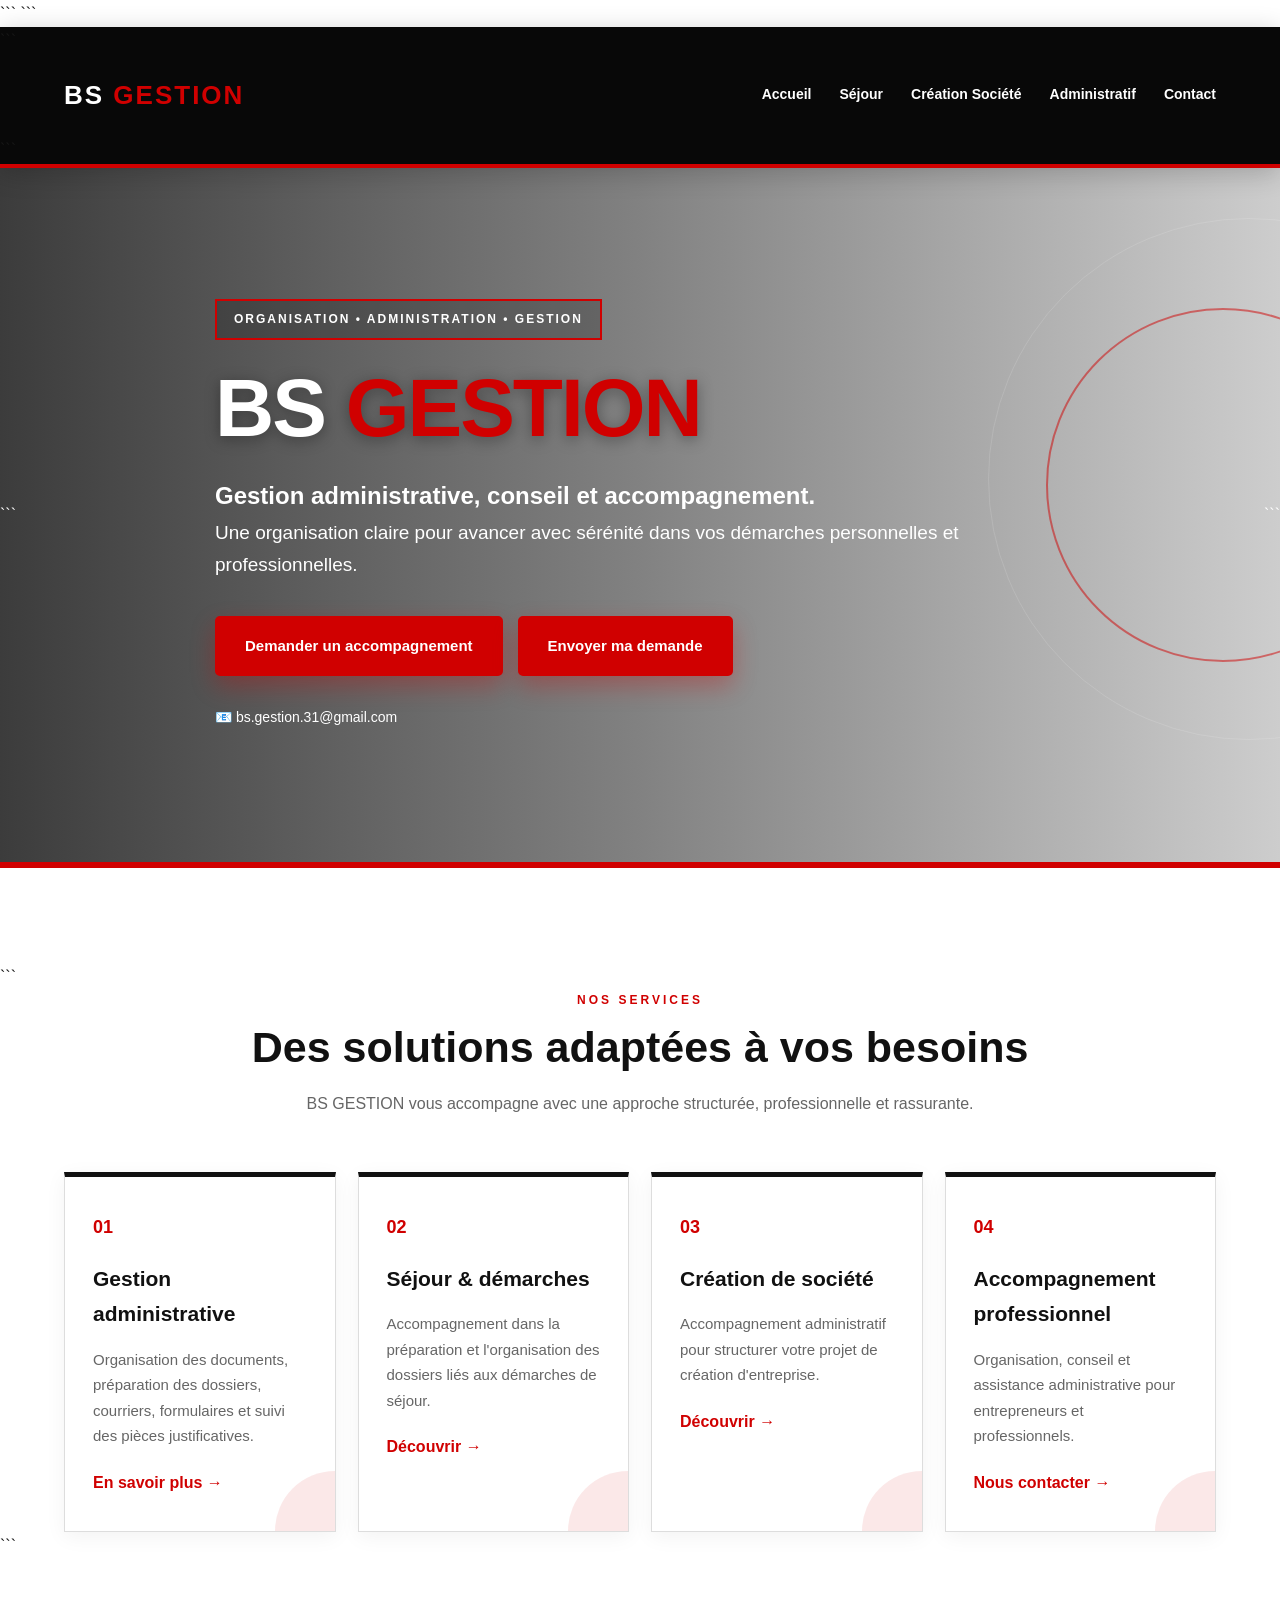
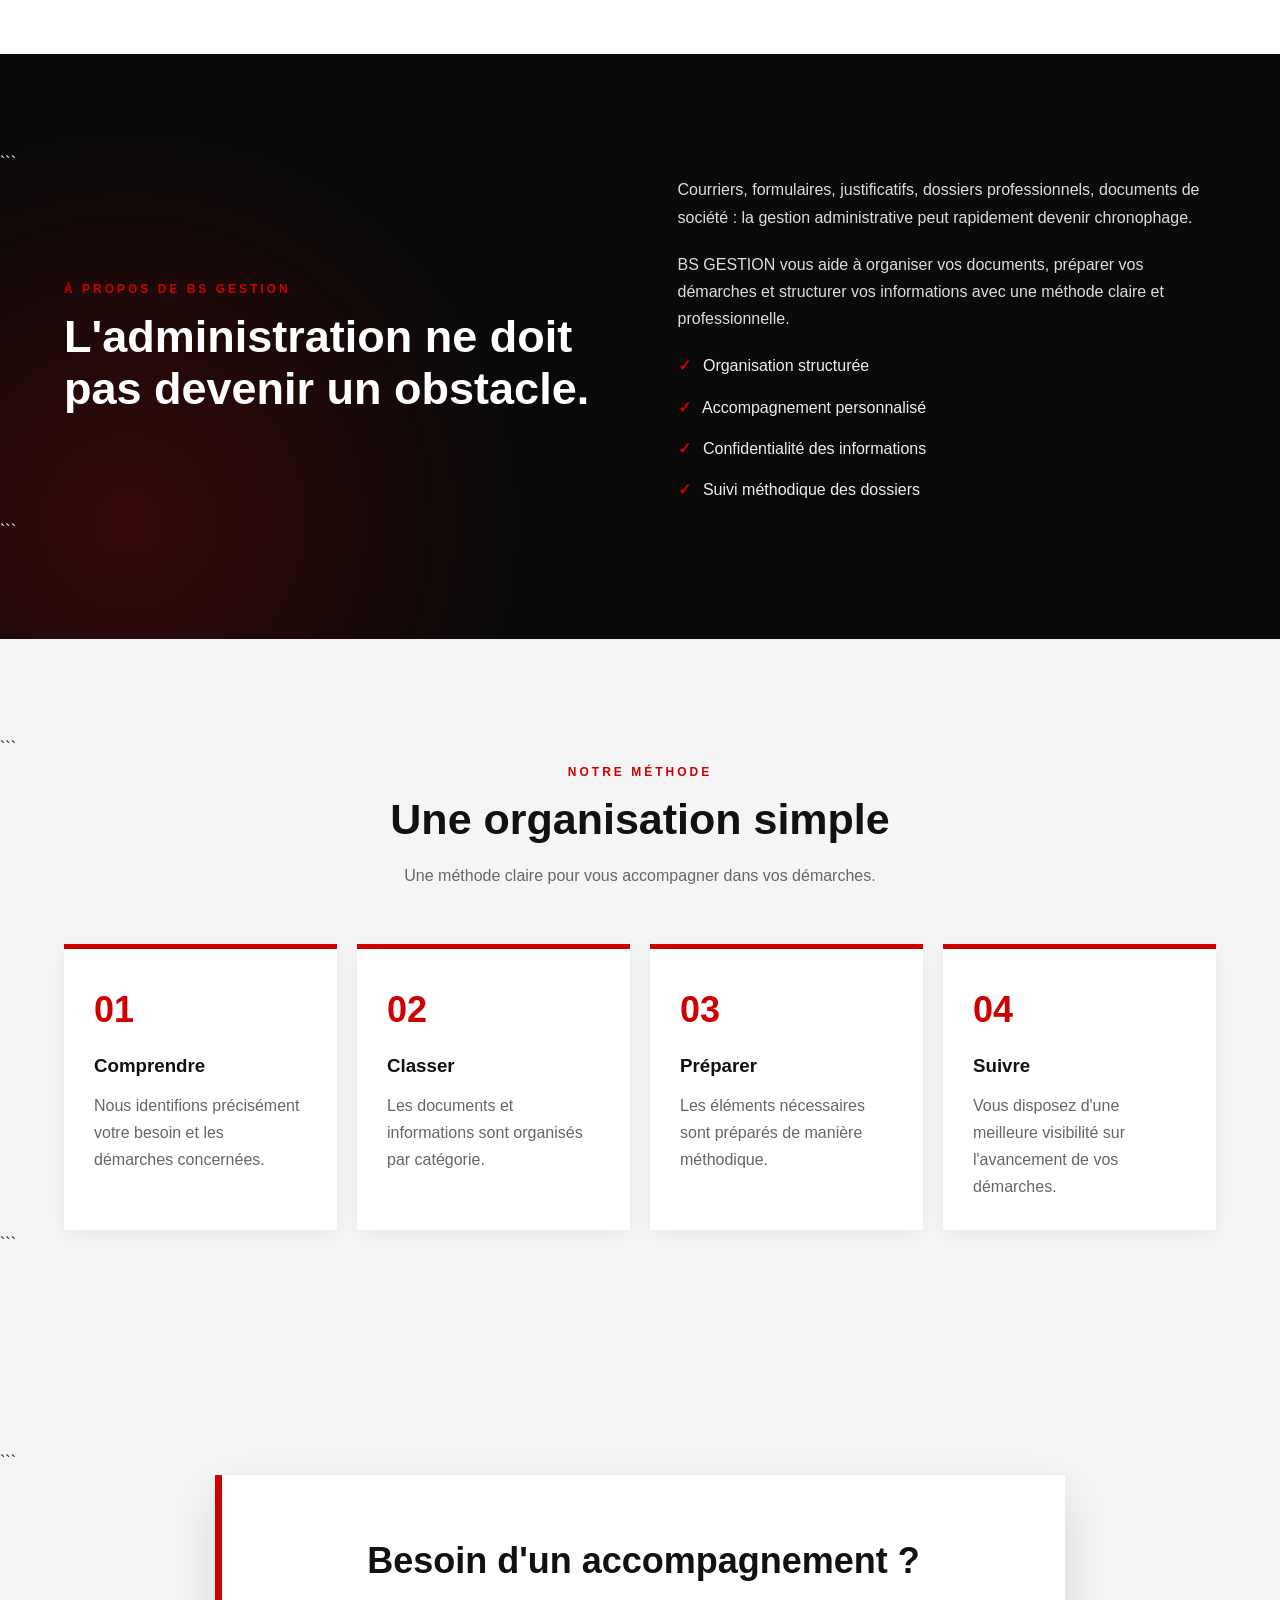
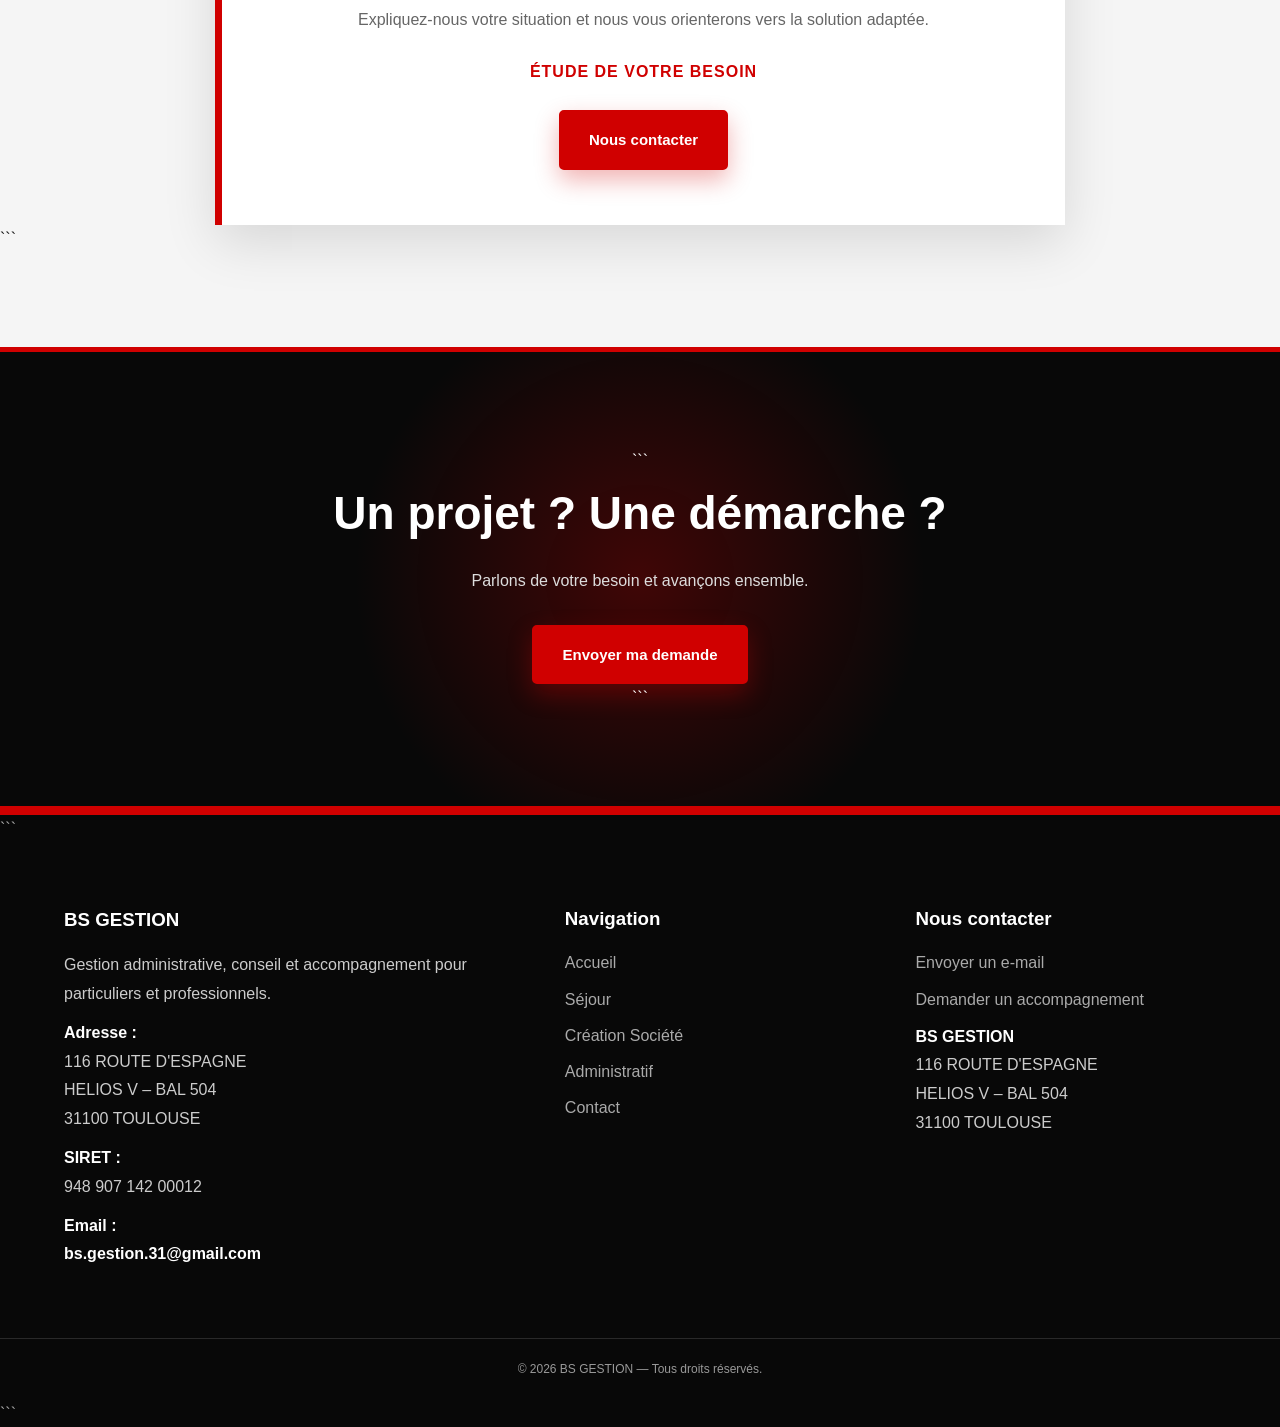
==== commit 27448012: "Update index.html" ====
--- a/index.html
+++ b/index.html
@@ -1,580 +1,615 @@
-```html
 <!DOCTYPE html>
+
 <html lang="fr">
 
 <head>
 
-    <meta charset="UTF-8">
-    <meta name="viewport" content="width=device-width, initial-scale=1.0">
-
-    <title>BS GESTION | Gestion administrative, conseil et accompagnement</title>
-
-    <meta name="description"
-          content="BS GESTION accompagne particuliers et professionnels dans leurs démarches administratives, projets professionnels, création de société et organisation documentaire.">
-
-    <link rel="stylesheet" href="style.css">
+```
+<meta charset="UTF-8">
+<meta name="viewport" content="width=device-width, initial-scale=1.0">
+
+<title>BS GESTION | Gestion administrative, conseil et accompagnement</title>
+
+<meta name="description"
+      content="BS GESTION accompagne particuliers et professionnels dans leurs démarches administratives, projets professionnels, création de société et organisation documentaire.">
+
+<link rel="stylesheet" href="style.css">
+```
 
 </head>
 
 <body>
 
-
 <!-- =========================================================
      HEADER
 ========================================================= -->
 
 <header>
 
-    <div class="container navbar">
-
-        <a href="index.html" class="logo">
-            BS <span>GESTION</span>
-        </a>
-
-        <div class="menu"
-             onclick="toggleMenu()"
-             aria-label="Ouvrir le menu">
-            ☰
-        </div>
-
-        <nav id="mainNav">
-
-            <a href="index.html">Accueil</a>
-
-            <a href="sejour.html">
-                Séjour
-            </a>
-
-            <a href="creation-societe.html">
-                Création Société
-            </a>
-
-            <a href="administratif.html">
-                Administratif
-            </a>
-
-            <a href="contact.html">
-                Contact
-            </a>
-
-        </nav>
-
-    </div>
+```
+<div class="container navbar">
+
+    <a href="index.html" class="logo">
+        BS <span>GESTION</span>
+    </a>
+
+    <div class="menu"
+         onclick="toggleMenu()"
+         aria-label="Ouvrir le menu">
+        ☰
+    </div>
+
+    <nav id="mainNav">
+
+        <a href="index.html">Accueil</a>
+
+        <a href="sejour.html">
+            Séjour
+        </a>
+
+        <a href="creation-societe.html">
+            Création Société
+        </a>
+
+        <a href="administratif.html">
+            Administratif
+        </a>
+
+        <a href="contact.html">
+            Contact
+        </a>
+
+    </nav>
+
+</div>
+```
 
 </header>
 
-
 <!-- =========================================================
      CONTENU PRINCIPAL
 ========================================================= -->
 
 <main>
 
-
 <!-- =========================================================
      HERO
 ========================================================= -->
 
 <section class="hero photo-home">
 
-    <div class="container hero-content">
-
-        <div class="badge">
-            ORGANISATION • ADMINISTRATION • GESTION
-        </div>
-
-        <h1>
-            BS <span>GESTION</span>
-        </h1>
-
-        <p>
-            Gestion administrative, conseil et accompagnement.
-        </p>
-
-        <p>
-            Une organisation claire pour avancer avec sérénité
-            dans vos démarches personnelles et professionnelles.
-        </p>
-
-        <div class="buttons">
-
-            <a href="contact.html"
-               class="btn btn-red">
-                Demander un accompagnement
-            </a>
-
-            <a href="mailto:bs.gestion.31@gmail.com"
-               class="btn btn-outline">
-                Envoyer un e-mail
-            </a>
-
-        </div>
-
-        <div class="hero-contact">
-            📧 bs.gestion.31@gmail.com
-        </div>
-
-    </div>
-
-</section>
-
-
-<!-- =========================================================
-     SERVICES
-========================================================= -->
-
-<section class="services" id="services">
-
-    <div class="container">
-
-        <div class="section-title">
-
-            <div class="section-label">
-                NOS SERVICES
-            </div>
-
-            <h2>
-                Des solutions adaptées à vos besoins
-            </h2>
-
-            <p>
-                BS GESTION vous accompagne avec une approche
-                structurée, professionnelle et rassurante.
-            </p>
-
-        </div>
-
-
-        <div class="services-grid">
-
-
-            <!-- SERVICE 01 -->
-
-            <article class="card">
-
-                <div class="card-number">
-                    01
-                </div>
-
-                <h3>
-                    Gestion administrative
-                </h3>
-
-                <p>
-                    Organisation des documents, préparation des dossiers,
-                    courriers, formulaires et suivi des pièces justificatives.
-                </p>
-
-                <a href="administratif.html">
-                    En savoir plus →
-                </a>
-
-            </article>
-
-
-            <!-- SERVICE 02 -->
-
-            <article class="card">
-
-                <div class="card-number">
-                    02
-                </div>
-
-                <h3>
-                    Séjour & démarches
-                </h3>
-
-                <p>
-                    Accompagnement dans la préparation et l'organisation
-                    des dossiers liés aux démarches de séjour.
-                </p>
-
-                <a href="sejour.html">
-                    Découvrir →
-                </a>
-
-            </article>
-
-
-            <!-- SERVICE 03 -->
-
-            <article class="card">
-
-                <div class="card-number">
-                    03
-                </div>
-
-                <h3>
-                    Création de société
-                </h3>
-
-                <p>
-                    Accompagnement administratif pour structurer
-                    votre projet de création d'entreprise.
-                </p>
-
-                <a href="creation-societe.html">
-                    Découvrir →
-                </a>
-
-            </article>
-
-
-            <!-- SERVICE 04 -->
-
-            <article class="card">
-
-                <div class="card-number">
-                    04
-                </div>
-
-                <h3>
-                    Accompagnement professionnel
-                </h3>
-
-                <p>
-                    Organisation, conseil et assistance administrative
-                    pour entrepreneurs et professionnels.
-                </p>
-
-                <a href="contact.html">
-                    Nous contacter →
-                </a>
-
-            </article>
-
-        </div>
-
-    </div>
-
-</section>
-
-
-<!-- =========================================================
-     À PROPOS
-========================================================= -->
-
-<section class="about">
-
-    <div class="container about-grid">
-
-        <div>
-
-            <div class="section-label">
-                À PROPOS DE BS GESTION
-            </div>
-
-            <h2>
-                L'administration ne doit pas devenir un obstacle.
-            </h2>
-
-        </div>
-
-
-        <div>
-
-            <p>
-                Courriers, formulaires, justificatifs, dossiers
-                professionnels, documents de société : la gestion
-                administrative peut rapidement devenir chronophage.
-            </p>
-
-            <p>
-                BS GESTION vous aide à organiser vos documents,
-                préparer vos démarches et structurer vos informations
-                avec une méthode claire et professionnelle.
-            </p>
-
-
-            <div class="checks">
-
-                <div>
-                    <span>✓</span>
-                    Organisation structurée
-                </div>
-
-                <div>
-                    <span>✓</span>
-                    Accompagnement personnalisé
-                </div>
-
-                <div>
-                    <span>✓</span>
-                    Confidentialité des informations
-                </div>
-
-                <div>
-                    <span>✓</span>
-                    Suivi méthodique des dossiers
-                </div>
-
-            </div>
-
-        </div>
-
-    </div>
-
-</section>
-
-
-<!-- =========================================================
-     MÉTHODE
-========================================================= -->
-
-<section class="method">
-
-    <div class="container">
-
-        <div class="section-title">
-
-            <div class="section-label">
-                NOTRE MÉTHODE
-            </div>
-
-            <h2>
-                Une organisation simple
-            </h2>
-
-            <p>
-                Une méthode claire pour vous accompagner
-                dans vos démarches.
-            </p>
-
-        </div>
-
-
-        <div class="method-grid">
-
-
-            <div class="step">
-
-                <div class="step-number">
-                    01
-                </div>
-
-                <h3>
-                    Comprendre
-                </h3>
-
-                <p>
-                    Nous identifions précisément votre besoin
-                    et les démarches concernées.
-                </p>
-
-            </div>
-
-
-            <div class="step">
-
-                <div class="step-number">
-                    02
-                </div>
-
-                <h3>
-                    Classer
-                </h3>
-
-                <p>
-                    Les documents et informations sont organisés
-                    par catégorie.
-                </p>
-
-            </div>
-
-
-            <div class="step">
-
-                <div class="step-number">
-                    03
-                </div>
-
-                <h3>
-                    Préparer
-                </h3>
-
-                <p>
-                    Les éléments nécessaires sont préparés
-                    de manière méthodique.
-                </p>
-
-            </div>
-
-
-            <div class="step">
-
-                <div class="step-number">
-                    04
-                </div>
-
-                <h3>
-                    Suivre
-                </h3>
-
-                <p>
-                    Vous disposez d'une meilleure visibilité
-                    sur l'avancement de vos démarches.
-                </p>
-
-            </div>
-
-        </div>
-
-    </div>
-
-</section>
-
-
-<!-- =========================================================
-     DEVIS / ACCOMPAGNEMENT
-========================================================= -->
-
-<section class="devis">
-
-    <div class="container">
-
-        <div class="devis-box">
-
-            <h2>
-                Besoin d'un accompagnement ?
-            </h2>
-
-            <p>
-                Expliquez-nous votre situation et nous vous
-                orienterons vers la solution adaptée.
-            </p>
-
-            <div class="no-price">
-                ÉTUDE DE VOTRE BESOIN
-            </div>
-
-            <a href="contact.html"
-               class="btn btn-red">
-                Nous contacter
-            </a>
-
-        </div>
-
-    </div>
-
-</section>
-
-
-<!-- =========================================================
-     CTA
-========================================================= -->
-
-<section class="cta">
-
-    <div class="container">
-
-        <h2>
-            Un projet ? Une démarche ?
-        </h2>
-
-        <p>
-            Parlons de votre besoin et avançons ensemble.
-        </p>
+```
+<div class="container hero-content">
+
+    <div class="badge">
+        ORGANISATION • ADMINISTRATION • GESTION
+    </div>
+
+    <h1>
+        BS <span>GESTION</span>
+    </h1>
+
+    <p>
+        Gestion administrative, conseil et accompagnement.
+    </p>
+
+    <p>
+        Une organisation claire pour avancer avec sérénité
+        dans vos démarches personnelles et professionnelles.
+    </p>
+
+    <div class="buttons">
+
+        <a href="contact.html"
+           class="btn btn-red">
+            Demander un accompagnement
+        </a>
 
         <a href="mailto:bs.gestion.31@gmail.com"
            class="btn btn-red">
-            bs.gestion.31@gmail.com
-        </a>
-
-    </div>
+            Envoyer ma demande
+        </a>
+
+    </div>
+
+    <div class="hero-contact">
+        📧 bs.gestion.31@gmail.com
+    </div>
+
+</div>
+```
 
 </section>
 
+<!-- =========================================================
+     SERVICES
+========================================================= -->
+
+<section class="services" id="services">
+
+```
+<div class="container">
+
+    <div class="section-title">
+
+        <div class="section-label">
+            NOS SERVICES
+        </div>
+
+        <h2>
+            Des solutions adaptées à vos besoins
+        </h2>
+
+        <p>
+            BS GESTION vous accompagne avec une approche
+            structurée, professionnelle et rassurante.
+        </p>
+
+    </div>
+
+
+    <div class="services-grid">
+
+
+        <!-- SERVICE 01 -->
+
+        <article class="card">
+
+            <div class="card-number">
+                01
+            </div>
+
+            <h3>
+                Gestion administrative
+            </h3>
+
+            <p>
+                Organisation des documents, préparation des dossiers,
+                courriers, formulaires et suivi des pièces justificatives.
+            </p>
+
+            <a href="administratif.html">
+                En savoir plus →
+            </a>
+
+        </article>
+
+
+        <!-- SERVICE 02 -->
+
+        <article class="card">
+
+            <div class="card-number">
+                02
+            </div>
+
+            <h3>
+                Séjour & démarches
+            </h3>
+
+            <p>
+                Accompagnement dans la préparation et l'organisation
+                des dossiers liés aux démarches de séjour.
+            </p>
+
+            <a href="sejour.html">
+                Découvrir →
+            </a>
+
+        </article>
+
+
+        <!-- SERVICE 03 -->
+
+        <article class="card">
+
+            <div class="card-number">
+                03
+            </div>
+
+            <h3>
+                Création de société
+            </h3>
+
+            <p>
+                Accompagnement administratif pour structurer
+                votre projet de création d'entreprise.
+            </p>
+
+            <a href="creation-societe.html">
+                Découvrir →
+            </a>
+
+        </article>
+
+
+        <!-- SERVICE 04 -->
+
+        <article class="card">
+
+            <div class="card-number">
+                04
+            </div>
+
+            <h3>
+                Accompagnement professionnel
+            </h3>
+
+            <p>
+                Organisation, conseil et assistance administrative
+                pour entrepreneurs et professionnels.
+            </p>
+
+            <a href="contact.html">
+                Nous contacter →
+            </a>
+
+        </article>
+
+    </div>
+
+</div>
+```
+
+</section>
+
+<!-- =========================================================
+     À PROPOS
+========================================================= -->
+
+<section class="about">
+
+```
+<div class="container about-grid">
+
+    <div>
+
+        <div class="section-label">
+            À PROPOS DE BS GESTION
+        </div>
+
+        <h2>
+            L'administration ne doit pas devenir un obstacle.
+        </h2>
+
+    </div>
+
+
+    <div>
+
+        <p>
+            Courriers, formulaires, justificatifs, dossiers
+            professionnels, documents de société : la gestion
+            administrative peut rapidement devenir chronophage.
+        </p>
+
+        <p>
+            BS GESTION vous aide à organiser vos documents,
+            préparer vos démarches et structurer vos informations
+            avec une méthode claire et professionnelle.
+        </p>
+
+
+        <div class="checks">
+
+            <div>
+                <span>✓</span>
+                Organisation structurée
+            </div>
+
+            <div>
+                <span>✓</span>
+                Accompagnement personnalisé
+            </div>
+
+            <div>
+                <span>✓</span>
+                Confidentialité des informations
+            </div>
+
+            <div>
+                <span>✓</span>
+                Suivi méthodique des dossiers
+            </div>
+
+        </div>
+
+    </div>
+
+</div>
+```
+
+</section>
+
+<!-- =========================================================
+     MÉTHODE
+========================================================= -->
+
+<section class="method">
+
+```
+<div class="container">
+
+    <div class="section-title">
+
+        <div class="section-label">
+            NOTRE MÉTHODE
+        </div>
+
+        <h2>
+            Une organisation simple
+        </h2>
+
+        <p>
+            Une méthode claire pour vous accompagner
+            dans vos démarches.
+        </p>
+
+    </div>
+
+
+    <div class="method-grid">
+
+
+        <div class="step">
+
+            <div class="step-number">
+                01
+            </div>
+
+            <h3>
+                Comprendre
+            </h3>
+
+            <p>
+                Nous identifions précisément votre besoin
+                et les démarches concernées.
+            </p>
+
+        </div>
+
+
+        <div class="step">
+
+            <div class="step-number">
+                02
+            </div>
+
+            <h3>
+                Classer
+            </h3>
+
+            <p>
+                Les documents et informations sont organisés
+                par catégorie.
+            </p>
+
+        </div>
+
+
+        <div class="step">
+
+            <div class="step-number">
+                03
+            </div>
+
+            <h3>
+                Préparer
+            </h3>
+
+            <p>
+                Les éléments nécessaires sont préparés
+                de manière méthodique.
+            </p>
+
+        </div>
+
+
+        <div class="step">
+
+            <div class="step-number">
+                04
+            </div>
+
+            <h3>
+                Suivre
+            </h3>
+
+            <p>
+                Vous disposez d'une meilleure visibilité
+                sur l'avancement de vos démarches.
+            </p>
+
+        </div>
+
+    </div>
+
+</div>
+```
+
+</section>
+
+<!-- =========================================================
+     DEVIS / ACCOMPAGNEMENT
+========================================================= -->
+
+<section class="devis">
+
+```
+<div class="container">
+
+    <div class="devis-box">
+
+        <h2>
+            Besoin d'un accompagnement ?
+        </h2>
+
+        <p>
+            Expliquez-nous votre situation et nous vous
+            orienterons vers la solution adaptée.
+        </p>
+
+        <div class="no-price">
+            ÉTUDE DE VOTRE BESOIN
+        </div>
+
+        <a href="contact.html"
+           class="btn btn-red">
+            Nous contacter
+        </a>
+
+    </div>
+
+</div>
+```
+
+</section>
+
+<!-- =========================================================
+     CTA
+========================================================= -->
+
+<section class="cta">
+
+```
+<div class="container">
+
+    <h2>
+        Un projet ? Une démarche ?
+    </h2>
+
+    <p>
+        Parlons de votre besoin et avançons ensemble.
+    </p>
+
+    <a href="mailto:bs.gestion.31@gmail.com"
+       class="btn btn-red">
+        Envoyer ma demande
+    </a>
+
+</div>
+```
+
+</section>
 
 </main>
 
-
 <!-- =========================================================
      FOOTER
 ========================================================= -->
 
 <footer>
 
-    <div class="container footer-main">
-
-
-        <div>
-
-            <h3>
-                BS GESTION
-            </h3>
-
-            <p>
-                Gestion administrative, conseil et accompagnement
-                pour particuliers et professionnels.
-            </p>
-
-            <p>
-                📧
-                <a href="mailto:bs.gestion.31@gmail.com">
-                    bs.gestion.31@gmail.com
-                </a>
-            </p>
-
-        </div>
-
-
-        <div>
-
-            <h3>
-                Navigation
-            </h3>
-
-            <a href="index.html">
-                Accueil
-            </a>
-
-            <a href="sejour.html">
-                Séjour
-            </a>
-
-            <a href="creation-societe.html">
-                Création Société
-            </a>
-
-            <a href="administratif.html">
-                Administratif
-            </a>
-
-            <a href="contact.html">
-                Contact
-            </a>
-
-        </div>
-
-
-        <div>
-
-            <h3>
-                Nous contacter
-            </h3>
+```
+<div class="container footer-main">
+
+
+    <!-- COLONNE 1 : ENTREPRISE -->
+
+    <div class="footer-company">
+
+        <h3>
+            BS GESTION
+        </h3>
+
+        <p>
+            Gestion administrative, conseil et accompagnement
+            pour particuliers et professionnels.
+        </p>
+
+        <p>
+            <strong>Adresse :</strong><br>
+            116 ROUTE D'ESPAGNE<br>
+            HELIOS V – BAL 504<br>
+            31100 TOULOUSE
+        </p>
+
+        <p>
+            <strong>SIRET :</strong><br>
+            948 907 142 00012
+        </p>
+
+        <p>
+            <strong>Email :</strong><br>
 
             <a href="mailto:bs.gestion.31@gmail.com">
                 bs.gestion.31@gmail.com
             </a>
-
-            <a href="contact.html">
-                Demander un accompagnement
-            </a>
-
-        </div>
-
-    </div>
-
-
-    <div class="footer-bottom">
-
-        © 2026 BS GESTION — Tous droits réservés.
-
-    </div>
+        </p>
+
+    </div>
+
+
+    <!-- COLONNE 2 : NAVIGATION -->
+
+    <div>
+
+        <h3>
+            Navigation
+        </h3>
+
+        <a href="index.html">
+            Accueil
+        </a>
+
+        <a href="sejour.html">
+            Séjour
+        </a>
+
+        <a href="creation-societe.html">
+            Création Société
+        </a>
+
+        <a href="administratif.html">
+            Administratif
+        </a>
+
+        <a href="contact.html">
+            Contact
+        </a>
+
+    </div>
+
+
+    <!-- COLONNE 3 : CONTACT -->
+
+    <div>
+
+        <h3>
+            Nous contacter
+        </h3>
+
+        <a href="mailto:bs.gestion.31@gmail.com">
+            Envoyer un e-mail
+        </a>
+
+        <a href="contact.html">
+            Demander un accompagnement
+        </a>
+
+        <p class="footer-company">
+            <strong>
+                BS GESTION
+            </strong><br>
+            116 ROUTE D'ESPAGNE<br>
+            HELIOS V – BAL 504<br>
+            31100 TOULOUSE
+        </p>
+
+    </div>
+
+</div>
+
+
+<div class="footer-bottom">
+
+    © 2026 BS GESTION — Tous droits réservés.
+
+</div>
+```
 
 </footer>
 
-
 <!-- =========================================================
      JAVASCRIPT
 ========================================================= -->
@@ -584,4 +619,3 @@
 </body>
 
 </html>
-```
--- a/style.css
+++ b/style.css
@@ -1,32 +1,32 @@
-```css
-/* =========================================================
-   BS GESTION — STYLE.CSS DÉFINITIF
-   Design : Rouge • Noir • Blanc
-   Style : Premium • Élégant • Moderne • Professionnel
-========================================================= */
+/* =========================================================
+   BS GESTION — STYLE.CSS
+   Design : ROUGE • NOIR • BLANC
+   Style : PREMIUM • ÉLÉGANT • MODERNE • PROFESSIONNEL
+========================================================= */
+
 
 /* =========================================================
    VARIABLES
 ========================================================= */
 
 :root {
-    --rouge: #c40000;
-    --rouge-fonce: #920000;
-    --rouge-clair: #e31818;
-
-    --noir: #090909;
-    --noir-2: #141414;
-    --noir-3: #202020;
+    --rouge: #d00000;
+    --rouge-fonce: #a80000;
+    --rouge-clair: #e00000;
+
+    --noir: #080808;
+    --noir-2: #111111;
+    --noir-3: #1d1d1d;
 
     --blanc: #ffffff;
 
     --gris: #666666;
     --gris-fonce: #333333;
-    --gris-clair: #f6f6f6;
-    --gris-border: #e5e5e5;
-
-    --ombre: 0 18px 50px rgba(0, 0, 0, 0.10);
-    --ombre-legere: 0 8px 30px rgba(0, 0, 0, 0.07);
+    --gris-clair: #f5f5f5;
+    --gris-border: #dddddd;
+
+    --ombre: 0 18px 50px rgba(0, 0, 0, 0.12);
+    --ombre-legere: 0 8px 28px rgba(0, 0, 0, 0.08);
 
     --transition: 0.3s ease;
 }
@@ -48,7 +48,7 @@
 
 body {
     font-family: Arial, Helvetica, sans-serif;
-    background: var(--blanc);
+    background: #ffffff;
     color: #171717;
     line-height: 1.7;
     overflow-x: hidden;
@@ -82,12 +82,12 @@
 ========================================================= */
 
 header {
-    background: rgba(8, 8, 8, 0.98);
+    background: #080808;
     position: sticky;
     top: 0;
     z-index: 9999;
-    border-bottom: 3px solid var(--rouge);
-    box-shadow: 0 5px 25px rgba(0, 0, 0, 0.18);
+    border-bottom: 4px solid var(--rouge);
+    box-shadow: 0 5px 25px rgba(0, 0, 0, 0.20);
 }
 
 .navbar {
@@ -98,10 +98,10 @@
 }
 
 .logo {
-    color: var(--blanc);
+    color: #ffffff;
     text-decoration: none;
-    font-size: 25px;
-    font-weight: 800;
+    font-size: 26px;
+    font-weight: 900;
     letter-spacing: 2px;
 }
 
@@ -112,11 +112,11 @@
 nav {
     display: flex;
     align-items: center;
-    gap: 26px;
+    gap: 28px;
 }
 
 nav a {
-    color: var(--blanc);
+    color: #ffffff;
     text-decoration: none;
     font-size: 14px;
     font-weight: 700;
@@ -130,7 +130,7 @@
     left: 0;
     bottom: 2px;
     width: 0;
-    height: 2px;
+    height: 3px;
     background: var(--rouge);
     transition: var(--transition);
 }
@@ -145,7 +145,7 @@
 
 .menu {
     display: none;
-    color: var(--blanc);
+    color: #ffffff;
     font-size: 30px;
     cursor: pointer;
     user-select: none;
@@ -157,42 +157,50 @@
 ========================================================= */
 
 .btn {
-    display: inline-block;
-    padding: 14px 26px;
+    display: inline-flex;
+    align-items: center;
+    justify-content: center;
+    padding: 15px 28px;
+    min-height: 52px;
     border-radius: 5px;
     text-decoration: none;
-    font-weight: 700;
+    font-weight: 800;
+    font-size: 15px;
     transition: var(--transition);
-    border: none;
     cursor: pointer;
 }
 
+
+/* BOUTON ROUGE PRINCIPAL */
+
 .btn-red {
-    background: linear-gradient(
-        135deg,
-        var(--rouge),
-        var(--rouge-fonce)
-    );
-    color: var(--blanc);
-    box-shadow: 0 10px 25px rgba(196, 0, 0, 0.25);
+    background: #d00000 !important;
+    color: #ffffff !important;
+    border: 2px solid #d00000;
+    box-shadow: 0 10px 25px rgba(208, 0, 0, 0.30);
 }
 
 .btn-red:hover {
-    background: var(--rouge-fonce);
-    color: var(--blanc);
+    background: #a80000 !important;
+    border-color: #a80000;
+    color: #ffffff !important;
     transform: translateY(-3px);
-    box-shadow: 0 15px 30px rgba(196, 0, 0, 0.30);
-}
+    box-shadow: 0 15px 32px rgba(168, 0, 0, 0.35);
+}
+
+
+/* BOUTON BLANC / CONTOUR */
 
 .btn-outline {
-    color: var(--blanc);
-    border: 1px solid var(--rouge);
-    background: transparent;
+    color: #ffffff !important;
+    border: 2px solid #ffffff;
+    background: rgba(0, 0, 0, 0.20);
 }
 
 .btn-outline:hover {
-    background: var(--rouge);
-    color: var(--blanc);
+    background: #ffffff;
+    color: #d00000 !important;
+    border-color: #ffffff;
     transform: translateY(-3px);
 }
 
@@ -209,14 +217,17 @@
 }
 
 .hero {
-    min-height: 720px;
+    min-height: 700px;
     display: flex;
     align-items: center;
     position: relative;
     overflow: hidden;
-    color: var(--blanc);
+    color: #ffffff;
     border-bottom: 6px solid var(--rouge);
 }
+
+
+/* LUMIÈRE ROUGE DISCRÈTE */
 
 .hero::before,
 .page-hero::before {
@@ -225,9 +236,10 @@
     width: 520px;
     height: 520px;
     right: -230px;
-    top: 60px;
-    border: 1px solid rgba(255, 255, 255, 0.10);
+    top: 50px;
+    border: 1px solid rgba(255, 255, 255, 0.13);
     border-radius: 50%;
+    pointer-events: none;
 }
 
 .hero::after,
@@ -237,9 +249,10 @@
     width: 350px;
     height: 350px;
     right: -120px;
-    top: 145px;
-    border: 1px solid rgba(196, 0, 0, 0.40);
+    top: 140px;
+    border: 2px solid rgba(208, 0, 0, 0.50);
     border-radius: 50%;
+    pointer-events: none;
 }
 
 
@@ -251,9 +264,9 @@
     background-image:
         linear-gradient(
             90deg,
-            rgba(5, 5, 5, 0.94),
-            rgba(5, 5, 5, 0.72),
-            rgba(5, 5, 5, 0.35)
+            rgba(5, 5, 5, 0.78),
+            rgba(5, 5, 5, 0.50),
+            rgba(5, 5, 5, 0.20)
         ),
         url("https://images.pexels.com/photos/3184291/pexels-photo-3184291.jpeg?auto=compress&cs=tinysrgb&w=1800");
 }
@@ -262,9 +275,9 @@
     background-image:
         linear-gradient(
             90deg,
-            rgba(5, 5, 5, 0.93),
-            rgba(5, 5, 5, 0.70),
-            rgba(5, 5, 5, 0.34)
+            rgba(5, 5, 5, 0.76),
+            rgba(5, 5, 5, 0.48),
+            rgba(5, 5, 5, 0.20)
         ),
         url("https://images.pexels.com/photos/3769021/pexels-photo-3769021.jpeg?auto=compress&cs=tinysrgb&w=1800");
 }
@@ -273,9 +286,9 @@
     background-image:
         linear-gradient(
             90deg,
-            rgba(5, 5, 5, 0.93),
-            rgba(5, 5, 5, 0.70),
-            rgba(5, 5, 5, 0.34)
+            rgba(5, 5, 5, 0.76),
+            rgba(5, 5, 5, 0.48),
+            rgba(5, 5, 5, 0.20)
         ),
         url("https://images.pexels.com/photos/3184465/pexels-photo-3184465.jpeg?auto=compress&cs=tinysrgb&w=1800");
 }
@@ -284,9 +297,9 @@
     background-image:
         linear-gradient(
             90deg,
-            rgba(5, 5, 5, 0.93),
-            rgba(5, 5, 5, 0.70),
-            rgba(5, 5, 5, 0.34)
+            rgba(5, 5, 5, 0.76),
+            rgba(5, 5, 5, 0.48),
+            rgba(5, 5, 5, 0.20)
         ),
         url("https://images.pexels.com/photos/3760067/pexels-photo-3760067.jpeg?auto=compress&cs=tinysrgb&w=1800");
 }
@@ -295,9 +308,9 @@
     background-image:
         linear-gradient(
             90deg,
-            rgba(5, 5, 5, 0.93),
-            rgba(5, 5, 5, 0.70),
-            rgba(5, 5, 5, 0.34)
+            rgba(5, 5, 5, 0.76),
+            rgba(5, 5, 5, 0.48),
+            rgba(5, 5, 5, 0.20)
         ),
         url("https://images.pexels.com/photos/4348404/pexels-photo-4348404.jpeg?auto=compress&cs=tinysrgb&w=1800");
 }
@@ -319,10 +332,11 @@
     display: inline-block;
     padding: 8px 17px;
     margin-bottom: 25px;
-    border: 1px solid var(--rouge);
-    color: var(--blanc);
+    border: 2px solid var(--rouge);
+    background: rgba(0, 0, 0, 0.20);
+    color: #ffffff;
     font-size: 12px;
-    font-weight: 700;
+    font-weight: 800;
     letter-spacing: 2px;
     text-transform: uppercase;
 }
@@ -332,6 +346,7 @@
     color: #ffffff;
     line-height: 1.05;
     margin-bottom: 25px;
+    text-shadow: 0 3px 15px rgba(0, 0, 0, 0.35);
 }
 
 .hero h1 {
@@ -350,7 +365,7 @@
 
 .hero p,
 .page-hero p {
-    color: #eeeeee;
+    color: #ffffff;
     max-width: 780px;
 }
 
@@ -360,7 +375,7 @@
 
 .hero p:first-of-type {
     font-size: 24px;
-    font-weight: 700;
+    font-weight: 800;
     color: #ffffff;
 }
 
@@ -370,7 +385,7 @@
     align-items: center;
     position: relative;
     overflow: hidden;
-    color: var(--blanc);
+    color: #ffffff;
     border-bottom: 5px solid var(--rouge);
 }
 
@@ -386,8 +401,8 @@
 }
 
 .hero-contact {
-    margin-top: 35px;
-    color: #dddddd;
+    margin-top: 30px;
+    color: #ffffff;
     font-size: 14px;
 }
 
@@ -408,7 +423,7 @@
 .section-label {
     color: var(--rouge);
     font-size: 12px;
-    font-weight: 800;
+    font-weight: 900;
     letter-spacing: 3px;
     text-transform: uppercase;
     margin-bottom: 12px;
@@ -445,22 +460,22 @@
     position: relative;
     padding: 35px 28px;
     background: #ffffff;
-    border: 1px solid var(--gris-border);
-    border-top: 4px solid #111111;
+    border: 1px solid #dddddd;
+    border-top: 5px solid #111111;
     transition: var(--transition);
     overflow: hidden;
-    box-shadow: 0 3px 15px rgba(0, 0, 0, 0.03);
+    box-shadow: 0 5px 20px rgba(0, 0, 0, 0.05);
 }
 
 .card::after {
     content: "";
     position: absolute;
-    width: 110px;
-    height: 110px;
-    right: -55px;
-    bottom: -55px;
+    width: 120px;
+    height: 120px;
+    right: -60px;
+    bottom: -60px;
     border-radius: 50%;
-    background: rgba(196, 0, 0, 0.07);
+    background: rgba(208, 0, 0, 0.09);
 }
 
 .card:hover {
@@ -471,7 +486,7 @@
 
 .card-number {
     color: var(--rouge);
-    font-weight: 800;
+    font-weight: 900;
     font-size: 18px;
     margin-bottom: 18px;
 }
@@ -479,10 +494,11 @@
 .card h3 {
     font-size: 21px;
     margin-bottom: 15px;
+    color: #111111;
 }
 
 .card p {
-    color: var(--gris);
+    color: #666666;
     font-size: 15px;
 }
 
@@ -490,7 +506,7 @@
     display: inline-block;
     margin-top: 20px;
     color: var(--rouge);
-    font-weight: 700;
+    font-weight: 800;
     text-decoration: none;
 }
 
@@ -507,11 +523,11 @@
     background:
         radial-gradient(
             circle at 10% 80%,
-            rgba(196, 0, 0, 0.17),
-            transparent 30%
+            rgba(208, 0, 0, 0.22),
+            transparent 32%
         ),
-        var(--noir);
-    color: var(--blanc);
+        #0a0a0a;
+    color: #ffffff;
 }
 
 .about-grid {
@@ -528,7 +544,7 @@
 }
 
 .about p {
-    color: #cccccc;
+    color: #dddddd;
     margin-bottom: 20px;
 }
 
@@ -549,7 +565,7 @@
 ========================================================= */
 
 .method {
-    background: var(--gris-clair);
+    background: #f5f5f5;
 }
 
 .method-grid {
@@ -561,8 +577,8 @@
 .step {
     background: #ffffff;
     padding: 30px;
-    border-top: 4px solid var(--rouge);
-    box-shadow: 0 5px 20px rgba(0, 0, 0, 0.04);
+    border-top: 5px solid var(--rouge);
+    box-shadow: 0 5px 20px rgba(0, 0, 0, 0.05);
     transition: var(--transition);
 }
 
@@ -579,10 +595,11 @@
 
 .step h3 {
     margin: 10px 0;
+    color: #111111;
 }
 
 .step p {
-    color: var(--gris);
+    color: #666666;
 }
 
 
@@ -603,8 +620,8 @@
 .document {
     padding: 30px;
     background: #fafafa;
-    border: 1px solid var(--gris-border);
-    border-left: 4px solid #111111;
+    border: 1px solid #dddddd;
+    border-left: 5px solid #111111;
     transition: var(--transition);
 }
 
@@ -616,10 +633,11 @@
 
 .document h3 {
     margin-bottom: 12px;
+    color: #111111;
 }
 
 .document p {
-    color: var(--gris);
+    color: #666666;
     font-size: 15px;
     margin-bottom: 20px;
 }
@@ -643,12 +661,14 @@
 .content-main h2 {
     font-size: 34px;
     margin-bottom: 18px;
+    color: #111111;
 }
 
 .content-main h3 {
     font-size: 23px;
     margin-top: 30px;
     margin-bottom: 12px;
+    color: #111111;
 }
 
 .content-main p {
@@ -669,18 +689,19 @@
     background: #f7f7f7;
     border-top: 5px solid var(--rouge);
     padding: 30px;
-    box-shadow: 0 10px 30px rgba(0, 0, 0, 0.06);
+    box-shadow: 0 10px 30px rgba(0, 0, 0, 0.07);
 }
 
 .sidebar h3 {
     margin-bottom: 20px;
+    color: #111111;
 }
 
 .sidebar a {
     display: block;
     color: var(--rouge);
     text-decoration: none;
-    font-weight: 700;
+    font-weight: 800;
     padding: 10px 0;
     border-bottom: 1px solid #dddddd;
 }
@@ -695,7 +716,7 @@
 ========================================================= */
 
 .devis {
-    background: var(--gris-clair);
+    background: #f5f5f5;
 }
 
 .devis-box {
@@ -703,7 +724,7 @@
     margin: auto;
     padding: 55px;
     background: #ffffff;
-    border-left: 6px solid var(--rouge);
+    border-left: 7px solid var(--rouge);
     text-align: center;
     box-shadow: var(--ombre);
 }
@@ -711,15 +732,16 @@
 .devis-box h2 {
     font-size: 36px;
     margin-bottom: 15px;
+    color: #111111;
 }
 
 .devis-box p {
-    color: var(--gris);
+    color: #666666;
     margin-bottom: 25px;
 }
 
 .no-price {
-    font-weight: 800;
+    font-weight: 900;
     color: var(--rouge);
     margin-bottom: 25px;
     letter-spacing: 1px;
@@ -734,10 +756,10 @@
     background:
         radial-gradient(
             circle at center,
-            rgba(196, 0, 0, 0.24),
-            transparent 40%
+            rgba(208, 0, 0, 0.28),
+            transparent 42%
         ),
-        #050505;
+        #080808;
     color: #ffffff;
     text-align: center;
     border-top: 5px solid var(--rouge);
@@ -750,22 +772,22 @@
 }
 
 .cta p {
-    color: #cccccc;
+    color: #dddddd;
     margin-bottom: 30px;
 }
 
 
 /* =========================================================
-   CONTACT — DESIGN PREMIUM
+   CONTACT
 ========================================================= */
 
 .contact {
     background:
         linear-gradient(
             135deg,
-            #f8f8f8 0%,
+            #f5f5f5 0%,
             #ffffff 50%,
-            #f5f5f5 100%
+            #f3f3f3 100%
         );
 }
 
@@ -793,14 +815,14 @@
 
 
 /* =========================================================
-   COORDONNÉES BS GESTION
+   COORDONNÉES
 ========================================================= */
 
 .company-info {
     margin-top: 30px;
     padding: 28px 30px;
     background: #ffffff;
-    border: 1px solid #e3e3e3;
+    border: 1px solid #dddddd;
     border-left: 5px solid var(--rouge);
     box-shadow: var(--ombre-legere);
     border-radius: 4px;
@@ -825,7 +847,7 @@
 
 .company-info a {
     color: var(--rouge);
-    font-weight: 700;
+    font-weight: 800;
     text-decoration: none;
 }
 
@@ -836,15 +858,15 @@
 
 
 /* =========================================================
-   CONTACT — POINTS IMPORTANTS
+   POINTS IMPORTANTS
 ========================================================= */
 
 .contact-points {
     margin-top: 25px;
     padding: 23px 27px;
     background: #ffffff;
-    border: 1px solid #e5e5e5;
-    border-left: 4px solid var(--rouge);
+    border: 1px solid #dddddd;
+    border-left: 5px solid var(--rouge);
     box-shadow: 0 8px 25px rgba(0, 0, 0, 0.06);
 }
 
@@ -856,19 +878,15 @@
     line-height: 1.6;
 }
 
-.contact-points p::first-letter {
-    color: var(--rouge);
-}
-
-
-/* =========================================================
-   EMAIL CONTACT
+
+/* =========================================================
+   EMAIL
 ========================================================= */
 
 .contact-details a {
     display: block;
     color: var(--rouge);
-    font-weight: 700;
+    font-weight: 800;
     font-size: 18px;
     text-decoration: none;
     margin-bottom: 15px;
@@ -887,9 +905,9 @@
     background: #ffffff;
     padding: 38px;
     border: 1px solid #dddddd;
-    border-top: 5px solid var(--rouge);
+    border-top: 6px solid var(--rouge);
     box-shadow: var(--ombre);
-    border-radius: 4px;
+    border-radius: 5px;
 }
 
 .form-group {
@@ -898,7 +916,7 @@
 
 label {
     display: block;
-    font-weight: 700;
+    font-weight: 800;
     font-size: 14px;
     margin-bottom: 7px;
     color: #222222;
@@ -923,7 +941,7 @@
 textarea:focus,
 select:focus {
     border-color: var(--rouge);
-    box-shadow: 0 0 0 3px rgba(196, 0, 0, 0.08);
+    box-shadow: 0 0 0 3px rgba(208, 0, 0, 0.10);
 }
 
 textarea {
@@ -937,6 +955,41 @@
     font-size: 15px;
 }
 
+
+/* IMPORTANT :
+   Le bouton "Envoyer ma demande"
+   reste ROUGE même si le HTML utilise
+   un autre type de bouton.
+*/
+
+form button,
+form .btn,
+form input[type="submit"] {
+    display: inline-flex;
+    align-items: center;
+    justify-content: center;
+    min-height: 52px;
+    padding: 15px 28px;
+    background: #d00000 !important;
+    color: #ffffff !important;
+    border: 2px solid #d00000 !important;
+    border-radius: 5px;
+    font-weight: 800;
+    cursor: pointer;
+    box-shadow: 0 10px 25px rgba(208, 0, 0, 0.28);
+    transition: var(--transition);
+}
+
+form button:hover,
+form .btn:hover,
+form input[type="submit"]:hover {
+    background: #a80000 !important;
+    border-color: #a80000 !important;
+    color: #ffffff !important;
+    transform: translateY(-3px);
+    box-shadow: 0 15px 30px rgba(168, 0, 0, 0.35);
+}
+
 .form-note {
     color: #777777;
     font-size: 12px;
@@ -949,9 +1002,9 @@
 ========================================================= */
 
 footer {
-    background: #050505;
+    background: #080808;
     color: #aaaaaa;
-    border-top: 3px solid var(--rouge);
+    border-top: 4px solid var(--rouge);
 }
 
 .footer-main {
@@ -966,6 +1019,10 @@
     margin-bottom: 15px;
 }
 
+.footer-main h3:first-child {
+    color: #ffffff;
+}
+
 .footer-main p {
     margin-top: 10px;
 }
@@ -983,7 +1040,7 @@
 
 
 /* =========================================================
-   COORDONNÉES DANS LE FOOTER
+   COORDONNÉES FOOTER
 ========================================================= */
 
 .footer-company {
@@ -997,7 +1054,7 @@
 
 .footer-company a {
     color: #ffffff;
-    font-weight: 600;
+    font-weight: 700;
 }
 
 .footer-company a:hover {
@@ -1047,7 +1104,7 @@
         align-items: flex-start;
         padding: 25px;
         gap: 15px;
-        border-bottom: 3px solid var(--rouge);
+        border-bottom: 4px solid var(--rouge);
     }
 
     nav.active {
@@ -1083,7 +1140,7 @@
 
 
 /* =========================================================
-   PETITS ÉCRANS
+   MOBILES
 ========================================================= */
 
 @media (max-width: 600px) {
@@ -1105,7 +1162,7 @@
     }
 
     .hero {
-        min-height: 620px;
+        min-height: 650px;
     }
 
     .hero h1 {
@@ -1156,6 +1213,7 @@
     }
 
     .buttons .btn {
+        width: 100%;
         text-align: center;
     }
 
@@ -1190,5 +1248,10 @@
     .contact-points p {
         font-size: 15px;
     }
-}
-```
+
+    form button,
+    form .btn,
+    form input[type="submit"] {
+        width: 100%;
+    }
+}
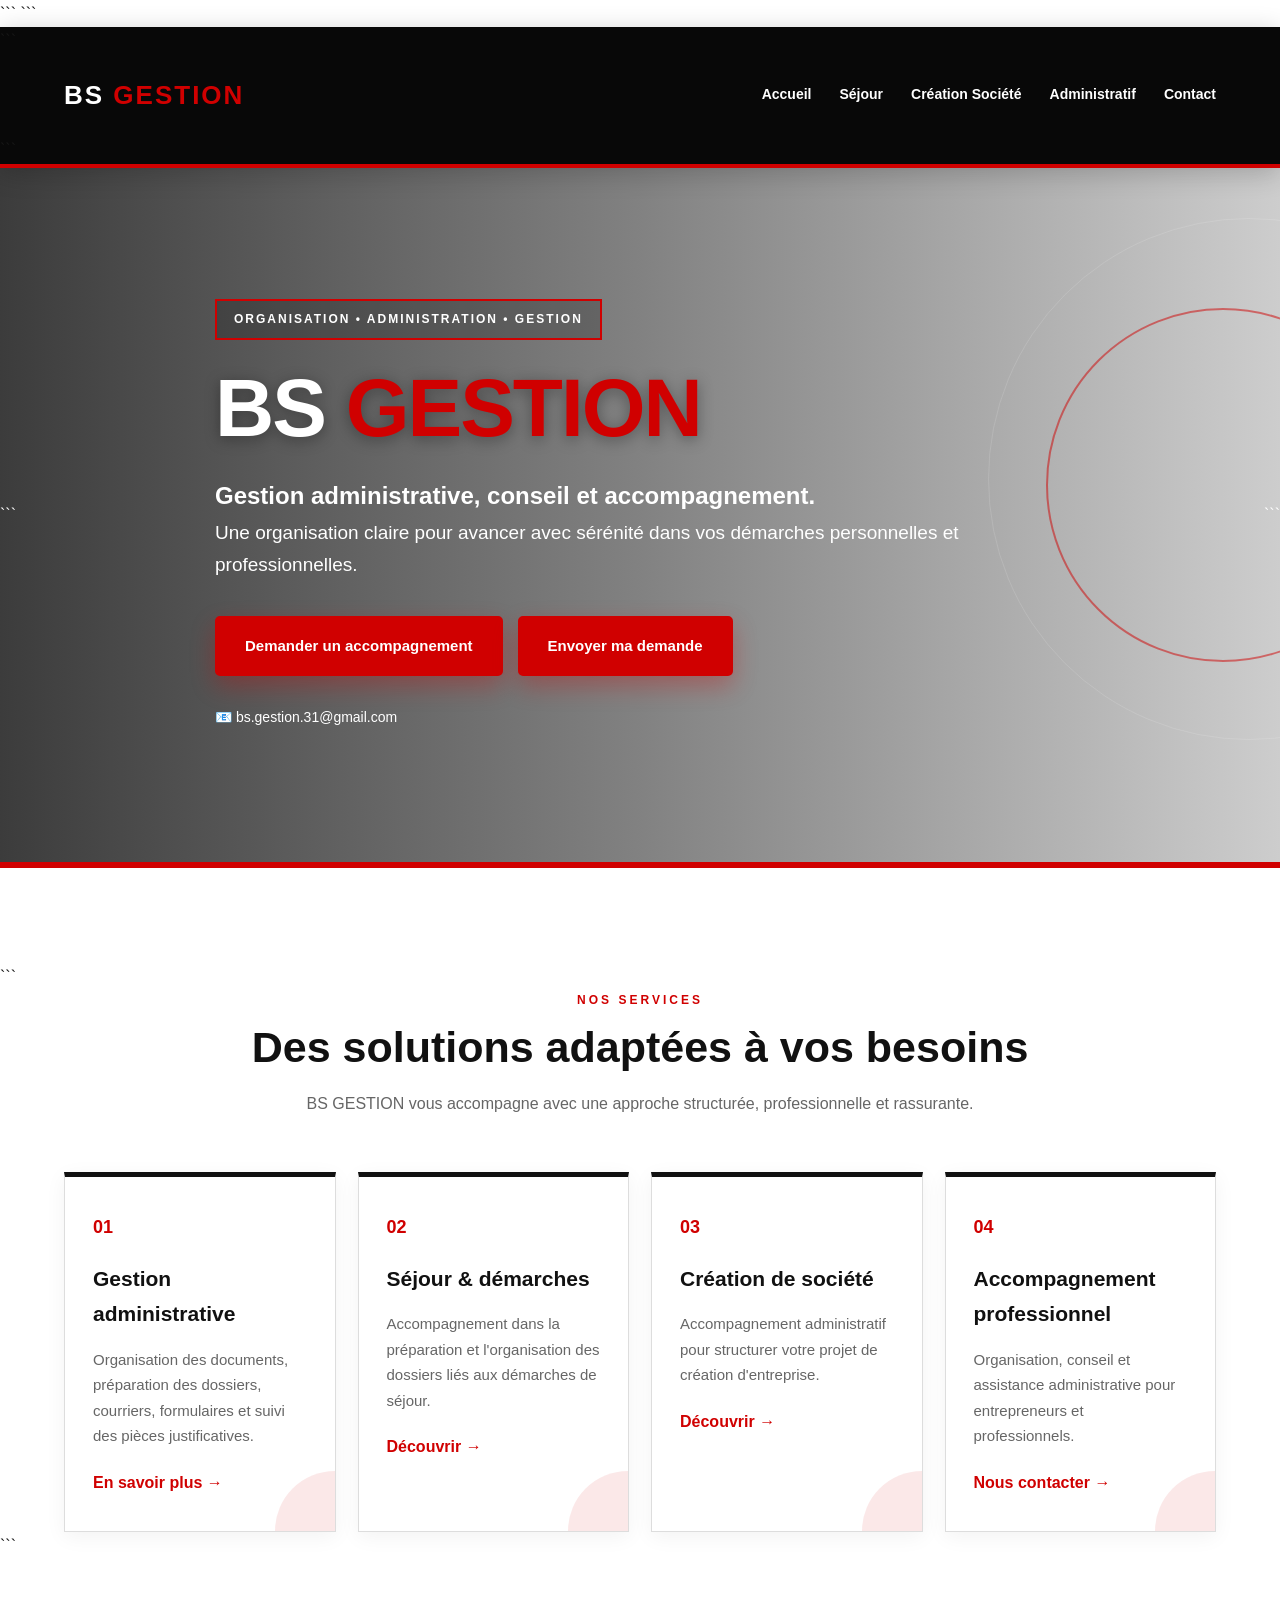
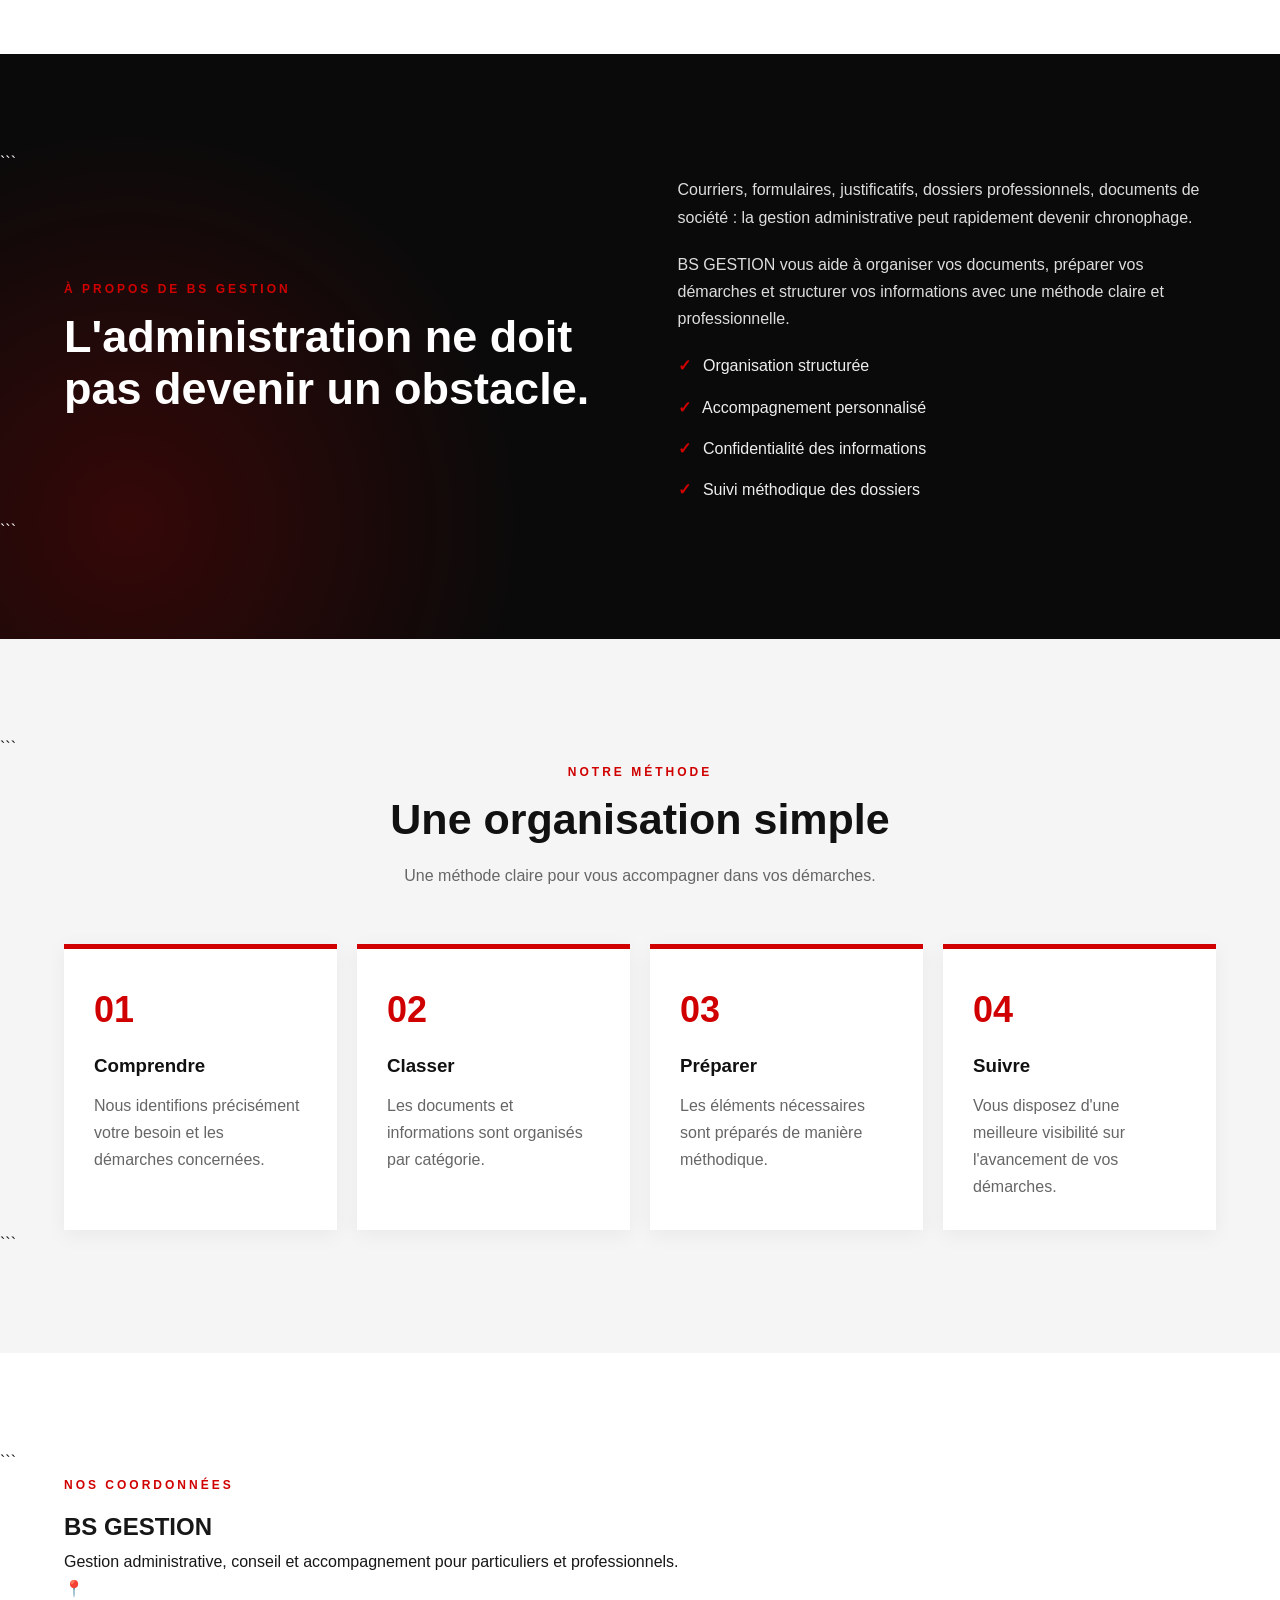
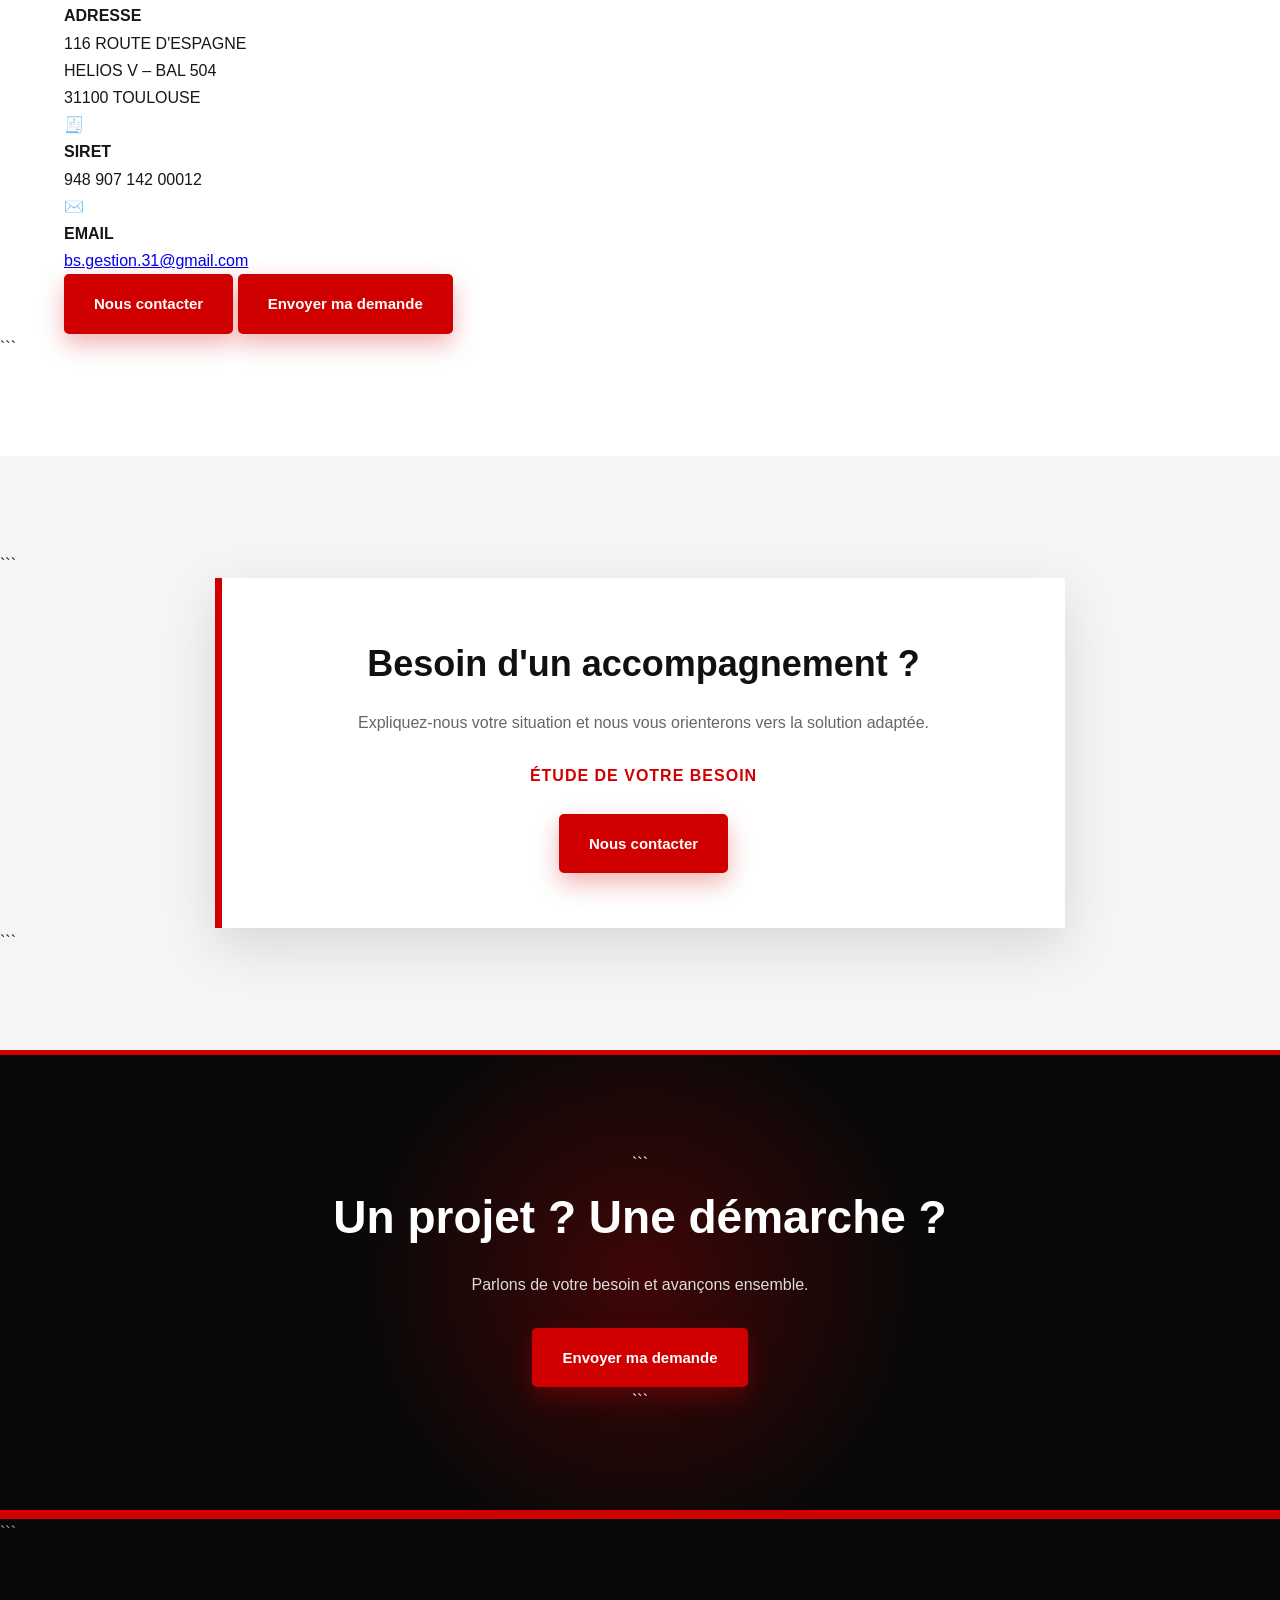
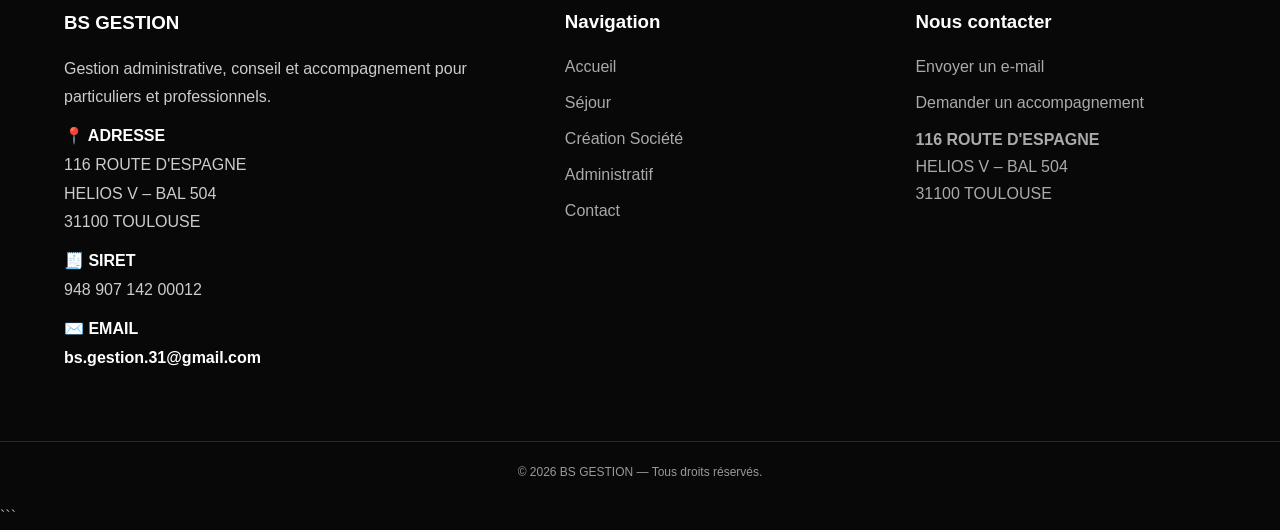
==== commit 81427768: "Update index.html" ====
--- a/index.html
+++ b/index.html
@@ -43,21 +43,13 @@
 
         <a href="index.html">Accueil</a>
 
-        <a href="sejour.html">
-            Séjour
-        </a>
-
-        <a href="creation-societe.html">
-            Création Société
-        </a>
-
-        <a href="administratif.html">
-            Administratif
-        </a>
-
-        <a href="contact.html">
-            Contact
-        </a>
+        <a href="sejour.html">Séjour</a>
+
+        <a href="creation-societe.html">Création Société</a>
+
+        <a href="administratif.html">Administratif</a>
+
+        <a href="contact.html">Contact</a>
 
     </nav>
 
@@ -151,8 +143,6 @@
     <div class="services-grid">
 
 
-        <!-- SERVICE 01 -->
-
         <article class="card">
 
             <div class="card-number">
@@ -175,8 +165,6 @@
         </article>
 
 
-        <!-- SERVICE 02 -->
-
         <article class="card">
 
             <div class="card-number">
@@ -199,8 +187,6 @@
         </article>
 
 
-        <!-- SERVICE 03 -->
-
         <article class="card">
 
             <div class="card-number">
@@ -222,8 +208,6 @@
 
         </article>
 
-
-        <!-- SERVICE 04 -->
 
         <article class="card">
 
@@ -430,6 +414,111 @@
 </section>
 
 <!-- =========================================================
+     COORDONNÉES BS GESTION
+========================================================= -->
+
+<section class="company-section">
+
+```
+<div class="container">
+
+    <div class="company-card">
+
+        <div class="section-label">
+            NOS COORDONNÉES
+        </div>
+
+        <h2>
+            BS GESTION
+        </h2>
+
+        <p class="company-description">
+            Gestion administrative, conseil et accompagnement
+            pour particuliers et professionnels.
+        </p>
+
+
+        <div class="company-details">
+
+            <div class="company-detail">
+
+                <div class="company-icon">
+                    📍
+                </div>
+
+                <div>
+                    <strong>ADRESSE</strong>
+
+                    <p>
+                        116 ROUTE D'ESPAGNE<br>
+                        HELIOS V – BAL 504<br>
+                        31100 TOULOUSE
+                    </p>
+                </div>
+
+            </div>
+
+
+            <div class="company-detail">
+
+                <div class="company-icon">
+                    🧾
+                </div>
+
+                <div>
+                    <strong>SIRET</strong>
+
+                    <p>
+                        948 907 142 00012
+                    </p>
+                </div>
+
+            </div>
+
+
+            <div class="company-detail">
+
+                <div class="company-icon">
+                    ✉️
+                </div>
+
+                <div>
+                    <strong>EMAIL</strong>
+
+                    <p>
+                        <a href="mailto:bs.gestion.31@gmail.com">
+                            bs.gestion.31@gmail.com
+                        </a>
+                    </p>
+                </div>
+
+            </div>
+
+        </div>
+
+
+        <div class="company-action">
+
+            <a href="contact.html"
+               class="btn btn-red">
+                Nous contacter
+            </a>
+
+            <a href="mailto:bs.gestion.31@gmail.com"
+               class="btn btn-red">
+                Envoyer ma demande
+            </a>
+
+        </div>
+
+    </div>
+
+</div>
+```
+
+</section>
+
+<!-- =========================================================
      DEVIS / ACCOMPAGNEMENT
 ========================================================= -->
 
@@ -504,7 +593,7 @@
 <div class="container footer-main">
 
 
-    <!-- COLONNE 1 : ENTREPRISE -->
+    <!-- ENTREPRISE -->
 
     <div class="footer-company">
 
@@ -517,85 +606,91 @@
             pour particuliers et professionnels.
         </p>
 
+
+        <div class="footer-address">
+
+            <p>
+                <strong>📍 ADRESSE</strong><br>
+                116 ROUTE D'ESPAGNE<br>
+                HELIOS V – BAL 504<br>
+                31100 TOULOUSE
+            </p>
+
+
+            <p>
+                <strong>🧾 SIRET</strong><br>
+                948 907 142 00012
+            </p>
+
+
+            <p>
+                <strong>✉️ EMAIL</strong><br>
+
+                <a href="mailto:bs.gestion.31@gmail.com">
+                    bs.gestion.31@gmail.com
+                </a>
+            </p>
+
+        </div>
+
+    </div>
+
+
+    <!-- NAVIGATION -->
+
+    <div>
+
+        <h3>
+            Navigation
+        </h3>
+
+        <a href="index.html">
+            Accueil
+        </a>
+
+        <a href="sejour.html">
+            Séjour
+        </a>
+
+        <a href="creation-societe.html">
+            Création Société
+        </a>
+
+        <a href="administratif.html">
+            Administratif
+        </a>
+
+        <a href="contact.html">
+            Contact
+        </a>
+
+    </div>
+
+
+    <!-- CONTACT -->
+
+    <div>
+
+        <h3>
+            Nous contacter
+        </h3>
+
+        <a href="mailto:bs.gestion.31@gmail.com">
+            Envoyer un e-mail
+        </a>
+
+        <a href="contact.html">
+            Demander un accompagnement
+        </a>
+
         <p>
-            <strong>Adresse :</strong><br>
-            116 ROUTE D'ESPAGNE<br>
+            <strong>
+                116 ROUTE D'ESPAGNE
+            </strong><br>
             HELIOS V – BAL 504<br>
             31100 TOULOUSE
         </p>
 
-        <p>
-            <strong>SIRET :</strong><br>
-            948 907 142 00012
-        </p>
-
-        <p>
-            <strong>Email :</strong><br>
-
-            <a href="mailto:bs.gestion.31@gmail.com">
-                bs.gestion.31@gmail.com
-            </a>
-        </p>
-
-    </div>
-
-
-    <!-- COLONNE 2 : NAVIGATION -->
-
-    <div>
-
-        <h3>
-            Navigation
-        </h3>
-
-        <a href="index.html">
-            Accueil
-        </a>
-
-        <a href="sejour.html">
-            Séjour
-        </a>
-
-        <a href="creation-societe.html">
-            Création Société
-        </a>
-
-        <a href="administratif.html">
-            Administratif
-        </a>
-
-        <a href="contact.html">
-            Contact
-        </a>
-
-    </div>
-
-
-    <!-- COLONNE 3 : CONTACT -->
-
-    <div>
-
-        <h3>
-            Nous contacter
-        </h3>
-
-        <a href="mailto:bs.gestion.31@gmail.com">
-            Envoyer un e-mail
-        </a>
-
-        <a href="contact.html">
-            Demander un accompagnement
-        </a>
-
-        <p class="footer-company">
-            <strong>
-                BS GESTION
-            </strong><br>
-            116 ROUTE D'ESPAGNE<br>
-            HELIOS V – BAL 504<br>
-            31100 TOULOUSE
-        </p>
-
     </div>
 
 </div>
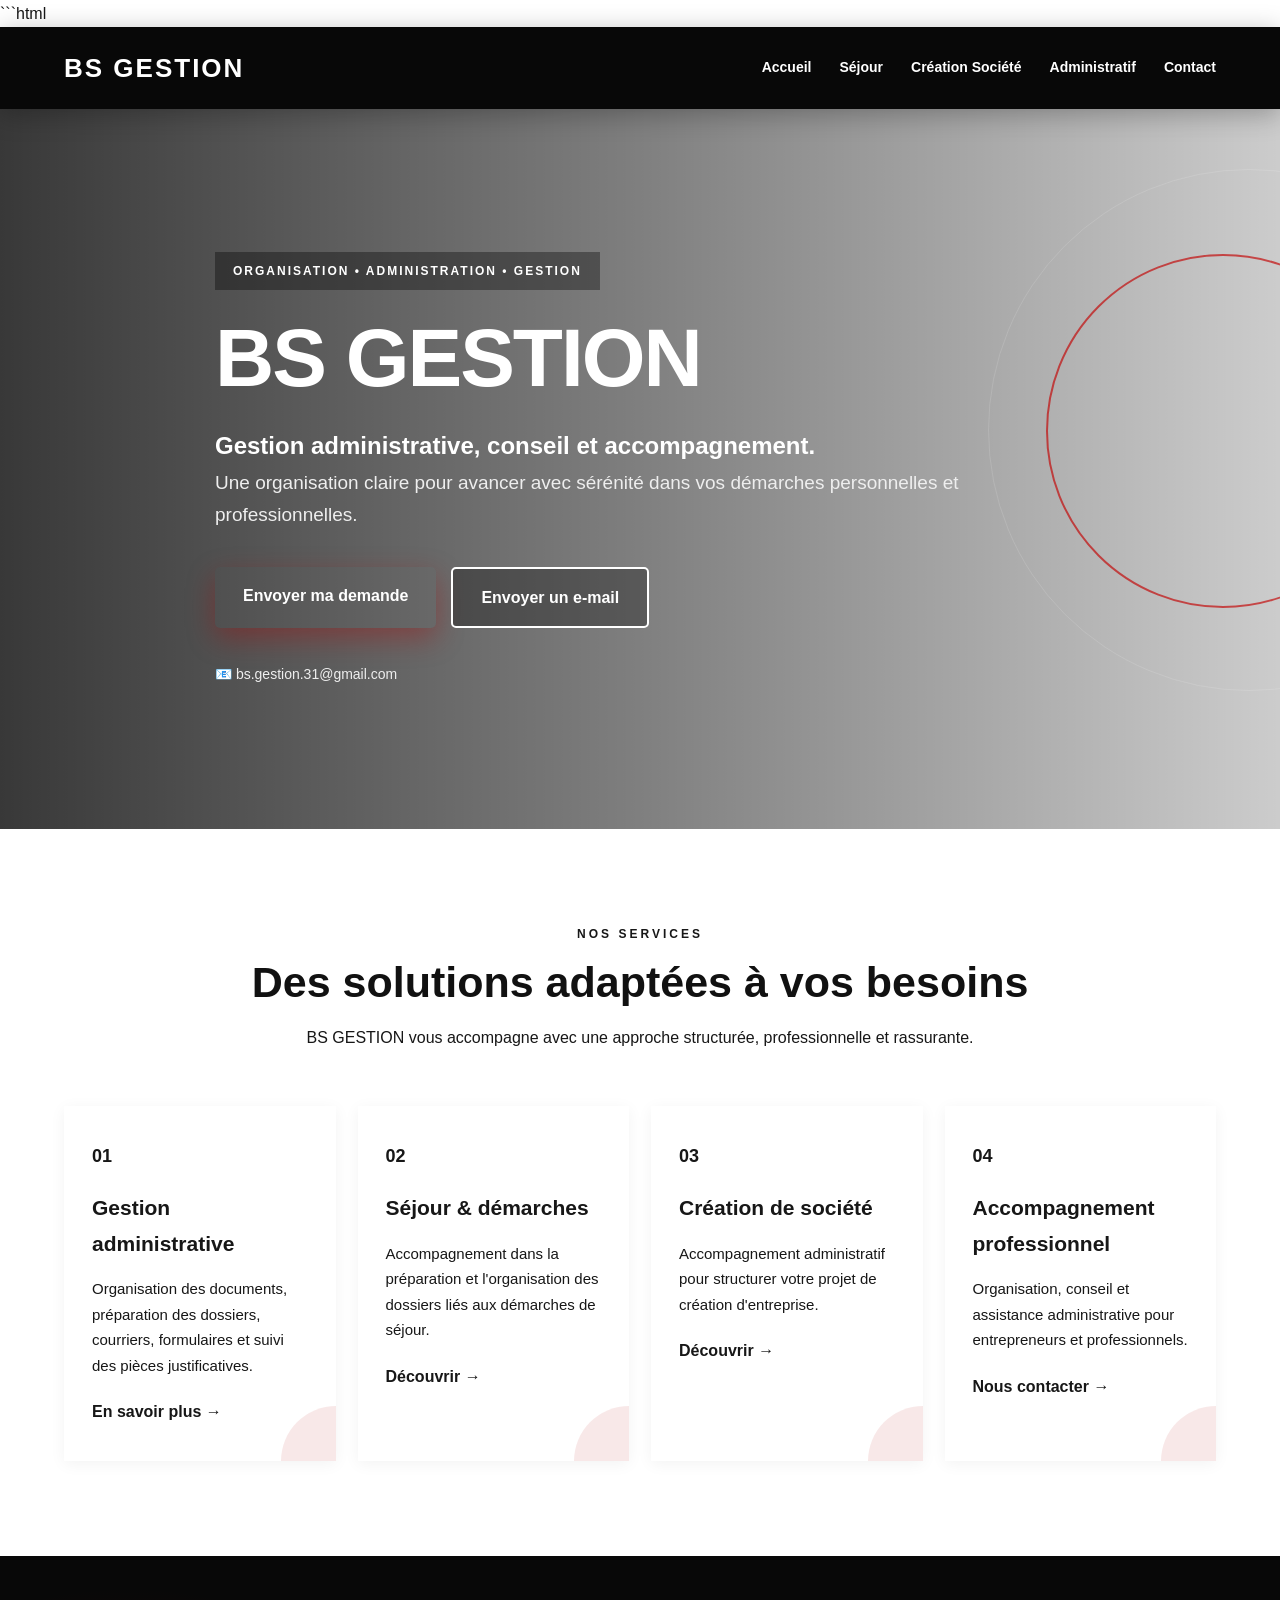
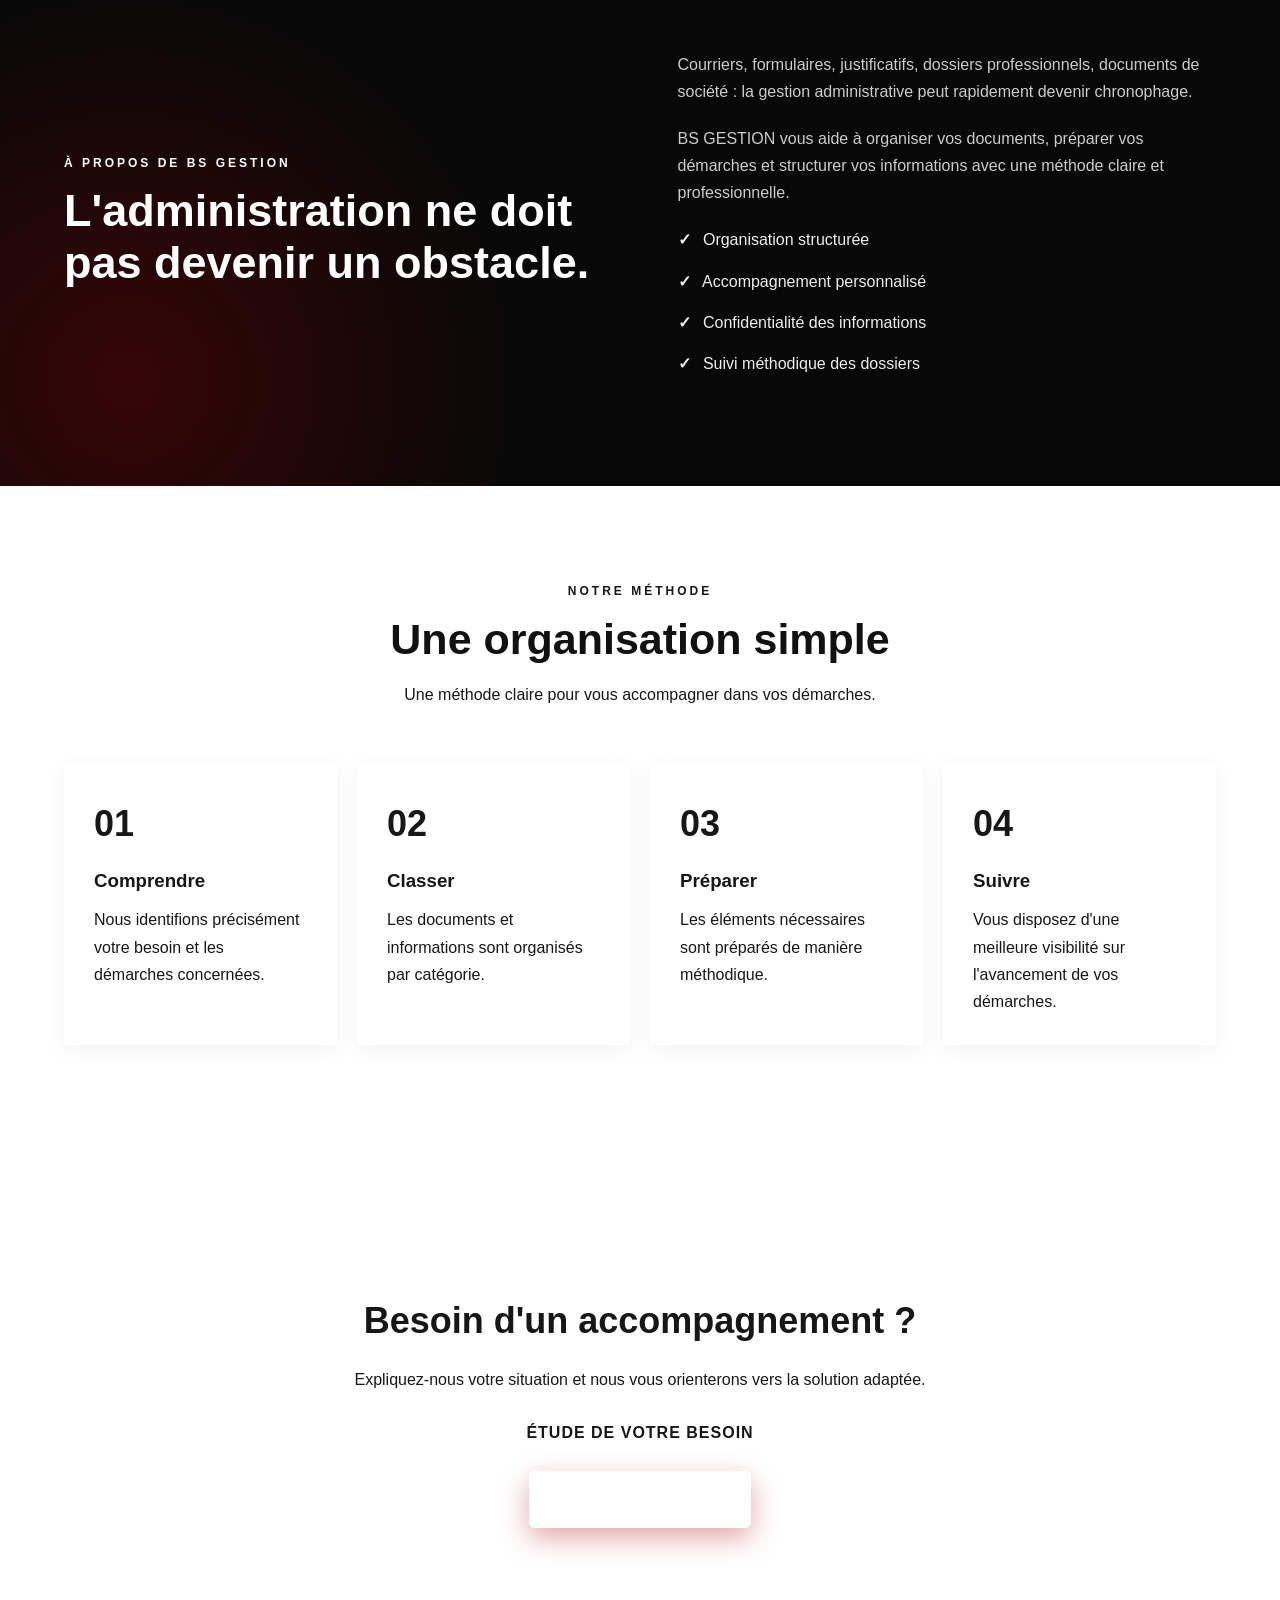
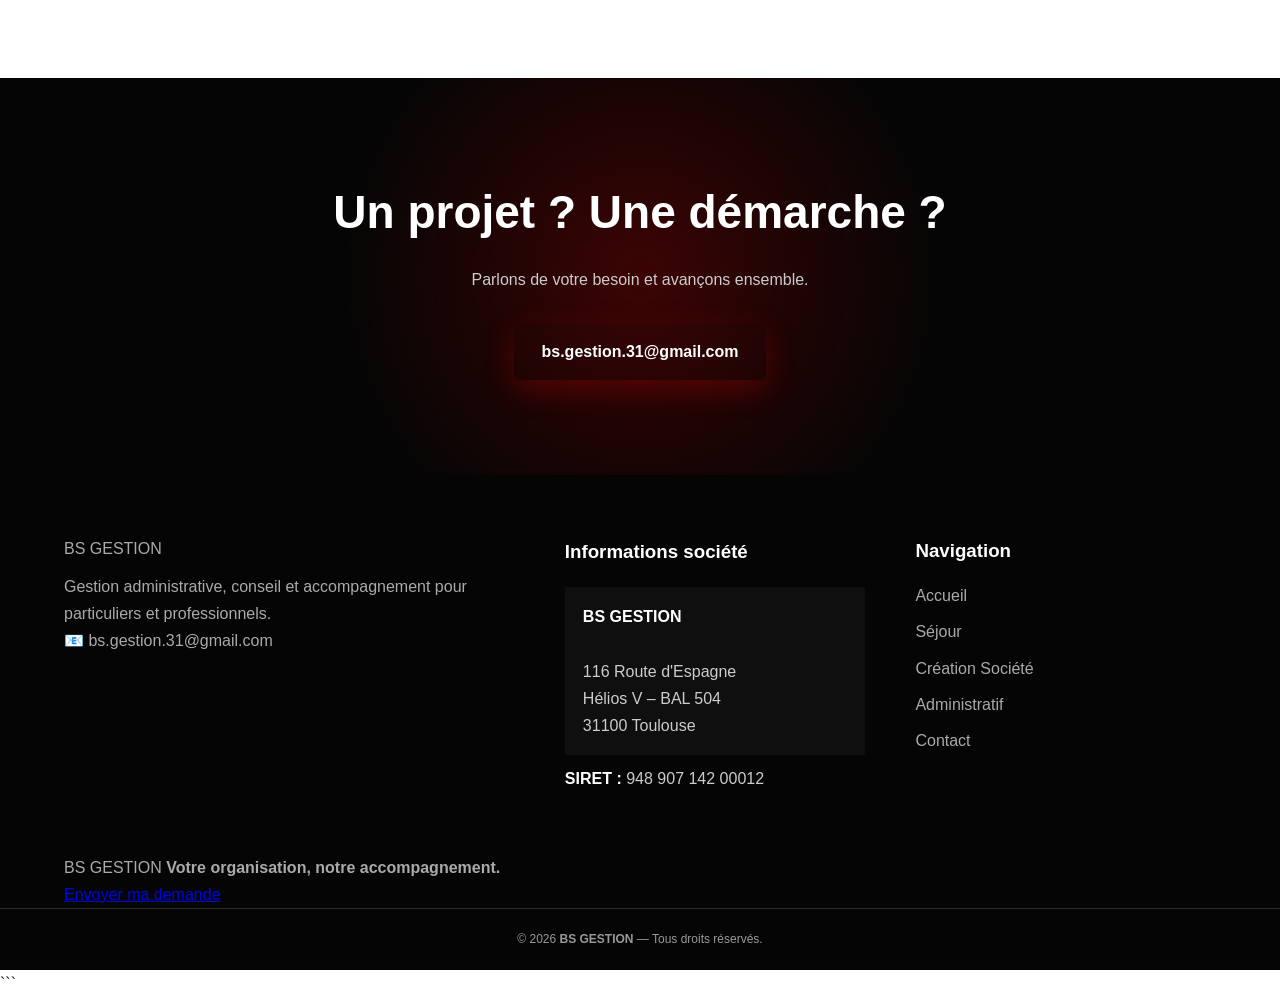
==== commit 554850f0: "Update index.html" ====
--- a/index.html
+++ b/index.html
@@ -1,716 +1,655 @@
+```html
 <!DOCTYPE html>
-
 <html lang="fr">
 
 <head>
 
-```
-<meta charset="UTF-8">
-<meta name="viewport" content="width=device-width, initial-scale=1.0">
-
-<title>BS GESTION | Gestion administrative, conseil et accompagnement</title>
-
-<meta name="description"
-      content="BS GESTION accompagne particuliers et professionnels dans leurs démarches administratives, projets professionnels, création de société et organisation documentaire.">
-
-<link rel="stylesheet" href="style.css">
-```
+    <meta charset="UTF-8">
+    <meta name="viewport" content="width=device-width, initial-scale=1.0">
+
+    <title>BS GESTION | Gestion administrative, conseil et accompagnement</title>
+
+    <meta name="description"
+          content="BS GESTION accompagne particuliers et professionnels dans leurs démarches administratives, projets professionnels, création de société et organisation documentaire.">
+
+    <link rel="stylesheet" href="style.css">
 
 </head>
 
 <body>
 
+
 <!-- =========================================================
      HEADER
 ========================================================= -->
 
 <header>
 
-```
-<div class="container navbar">
-
-    <a href="index.html" class="logo">
-        BS <span>GESTION</span>
-    </a>
-
-    <div class="menu"
-         onclick="toggleMenu()"
-         aria-label="Ouvrir le menu">
-        ☰
-    </div>
-
-    <nav id="mainNav">
-
-        <a href="index.html">Accueil</a>
-
-        <a href="sejour.html">Séjour</a>
-
-        <a href="creation-societe.html">Création Société</a>
-
-        <a href="administratif.html">Administratif</a>
-
-        <a href="contact.html">Contact</a>
-
-    </nav>
-
-</div>
-```
+    <div class="container navbar">
+
+        <a href="index.html" class="logo">
+            BS <span>GESTION</span>
+        </a>
+
+        <div class="menu"
+             onclick="toggleMenu()"
+             aria-label="Ouvrir le menu">
+            ☰
+        </div>
+
+        <nav id="mainNav">
+
+            <a href="index.html">Accueil</a>
+
+            <a href="sejour.html">
+                Séjour
+            </a>
+
+            <a href="creation-societe.html">
+                Création Société
+            </a>
+
+            <a href="administratif.html">
+                Administratif
+            </a>
+
+            <a href="contact.html">
+                Contact
+            </a>
+
+        </nav>
+
+    </div>
 
 </header>
 
+
 <!-- =========================================================
      CONTENU PRINCIPAL
 ========================================================= -->
 
 <main>
 
+
 <!-- =========================================================
      HERO
 ========================================================= -->
 
 <section class="hero photo-home">
 
-```
-<div class="container hero-content">
-
-    <div class="badge">
-        ORGANISATION • ADMINISTRATION • GESTION
-    </div>
-
-    <h1>
-        BS <span>GESTION</span>
-    </h1>
-
-    <p>
-        Gestion administrative, conseil et accompagnement.
-    </p>
-
-    <p>
-        Une organisation claire pour avancer avec sérénité
-        dans vos démarches personnelles et professionnelles.
-    </p>
-
-    <div class="buttons">
-
-        <a href="contact.html"
-           class="btn btn-red">
-            Demander un accompagnement
-        </a>
+    <div class="container hero-content">
+
+        <div class="badge">
+            ORGANISATION • ADMINISTRATION • GESTION
+        </div>
+
+        <h1>
+            BS <span>GESTION</span>
+        </h1>
+
+        <p>
+            Gestion administrative, conseil et accompagnement.
+        </p>
+
+        <p>
+            Une organisation claire pour avancer avec sérénité
+            dans vos démarches personnelles et professionnelles.
+        </p>
+
+        <div class="buttons">
+
+            <a href="contact.html"
+               class="btn btn-red">
+                Envoyer ma demande
+            </a>
+
+            <a href="mailto:bs.gestion.31@gmail.com"
+               class="btn btn-outline">
+                Envoyer un e-mail
+            </a>
+
+        </div>
+
+        <div class="hero-contact">
+            📧 bs.gestion.31@gmail.com
+        </div>
+
+    </div>
+
+</section>
+
+
+<!-- =========================================================
+     SERVICES
+========================================================= -->
+
+<section class="services" id="services">
+
+    <div class="container">
+
+        <div class="section-title">
+
+            <div class="section-label">
+                NOS SERVICES
+            </div>
+
+            <h2>
+                Des solutions adaptées à vos besoins
+            </h2>
+
+            <p>
+                BS GESTION vous accompagne avec une approche
+                structurée, professionnelle et rassurante.
+            </p>
+
+        </div>
+
+
+        <div class="services-grid">
+
+
+            <!-- SERVICE 01 -->
+
+            <article class="card">
+
+                <div class="card-number">
+                    01
+                </div>
+
+                <h3>
+                    Gestion administrative
+                </h3>
+
+                <p>
+                    Organisation des documents, préparation des dossiers,
+                    courriers, formulaires et suivi des pièces justificatives.
+                </p>
+
+                <a href="administratif.html">
+                    En savoir plus →
+                </a>
+
+            </article>
+
+
+            <!-- SERVICE 02 -->
+
+            <article class="card">
+
+                <div class="card-number">
+                    02
+                </div>
+
+                <h3>
+                    Séjour & démarches
+                </h3>
+
+                <p>
+                    Accompagnement dans la préparation et l'organisation
+                    des dossiers liés aux démarches de séjour.
+                </p>
+
+                <a href="sejour.html">
+                    Découvrir →
+                </a>
+
+            </article>
+
+
+            <!-- SERVICE 03 -->
+
+            <article class="card">
+
+                <div class="card-number">
+                    03
+                </div>
+
+                <h3>
+                    Création de société
+                </h3>
+
+                <p>
+                    Accompagnement administratif pour structurer
+                    votre projet de création d'entreprise.
+                </p>
+
+                <a href="creation-societe.html">
+                    Découvrir →
+                </a>
+
+            </article>
+
+
+            <!-- SERVICE 04 -->
+
+            <article class="card">
+
+                <div class="card-number">
+                    04
+                </div>
+
+                <h3>
+                    Accompagnement professionnel
+                </h3>
+
+                <p>
+                    Organisation, conseil et assistance administrative
+                    pour entrepreneurs et professionnels.
+                </p>
+
+                <a href="contact.html">
+                    Nous contacter →
+                </a>
+
+            </article>
+
+        </div>
+
+    </div>
+
+</section>
+
+
+<!-- =========================================================
+     À PROPOS
+========================================================= -->
+
+<section class="about">
+
+    <div class="container about-grid">
+
+        <div>
+
+            <div class="section-label">
+                À PROPOS DE BS GESTION
+            </div>
+
+            <h2>
+                L'administration ne doit pas devenir un obstacle.
+            </h2>
+
+        </div>
+
+
+        <div>
+
+            <p>
+                Courriers, formulaires, justificatifs, dossiers
+                professionnels, documents de société : la gestion
+                administrative peut rapidement devenir chronophage.
+            </p>
+
+            <p>
+                BS GESTION vous aide à organiser vos documents,
+                préparer vos démarches et structurer vos informations
+                avec une méthode claire et professionnelle.
+            </p>
+
+
+            <div class="checks">
+
+                <div>
+                    <span>✓</span>
+                    Organisation structurée
+                </div>
+
+                <div>
+                    <span>✓</span>
+                    Accompagnement personnalisé
+                </div>
+
+                <div>
+                    <span>✓</span>
+                    Confidentialité des informations
+                </div>
+
+                <div>
+                    <span>✓</span>
+                    Suivi méthodique des dossiers
+                </div>
+
+            </div>
+
+        </div>
+
+    </div>
+
+</section>
+
+
+<!-- =========================================================
+     MÉTHODE
+========================================================= -->
+
+<section class="method">
+
+    <div class="container">
+
+        <div class="section-title">
+
+            <div class="section-label">
+                NOTRE MÉTHODE
+            </div>
+
+            <h2>
+                Une organisation simple
+            </h2>
+
+            <p>
+                Une méthode claire pour vous accompagner
+                dans vos démarches.
+            </p>
+
+        </div>
+
+
+        <div class="method-grid">
+
+
+            <div class="step">
+
+                <div class="step-number">
+                    01
+                </div>
+
+                <h3>
+                    Comprendre
+                </h3>
+
+                <p>
+                    Nous identifions précisément votre besoin
+                    et les démarches concernées.
+                </p>
+
+            </div>
+
+
+            <div class="step">
+
+                <div class="step-number">
+                    02
+                </div>
+
+                <h3>
+                    Classer
+                </h3>
+
+                <p>
+                    Les documents et informations sont organisés
+                    par catégorie.
+                </p>
+
+            </div>
+
+
+            <div class="step">
+
+                <div class="step-number">
+                    03
+                </div>
+
+                <h3>
+                    Préparer
+                </h3>
+
+                <p>
+                    Les éléments nécessaires sont préparés
+                    de manière méthodique.
+                </p>
+
+            </div>
+
+
+            <div class="step">
+
+                <div class="step-number">
+                    04
+                </div>
+
+                <h3>
+                    Suivre
+                </h3>
+
+                <p>
+                    Vous disposez d'une meilleure visibilité
+                    sur l'avancement de vos démarches.
+                </p>
+
+            </div>
+
+        </div>
+
+    </div>
+
+</section>
+
+
+<!-- =========================================================
+     BESOIN D'ACCOMPAGNEMENT
+========================================================= -->
+
+<section class="devis">
+
+    <div class="container">
+
+        <div class="devis-box">
+
+            <h2>
+                Besoin d'un accompagnement ?
+            </h2>
+
+            <p>
+                Expliquez-nous votre situation et nous vous
+                orienterons vers la solution adaptée.
+            </p>
+
+            <div class="no-price">
+                ÉTUDE DE VOTRE BESOIN
+            </div>
+
+            <a href="contact.html"
+               class="btn btn-red">
+                Envoyer ma demande
+            </a>
+
+        </div>
+
+    </div>
+
+</section>
+
+
+<!-- =========================================================
+     CTA
+========================================================= -->
+
+<section class="cta">
+
+    <div class="container">
+
+        <h2>
+            Un projet ? Une démarche ?
+        </h2>
+
+        <p>
+            Parlons de votre besoin et avançons ensemble.
+        </p>
 
         <a href="mailto:bs.gestion.31@gmail.com"
            class="btn btn-red">
-            Envoyer ma demande
+            bs.gestion.31@gmail.com
         </a>
 
     </div>
 
-    <div class="hero-contact">
-        📧 bs.gestion.31@gmail.com
-    </div>
-
-</div>
+</section>
+
+
+</main>
+
+
+<!-- =========================================================
+     FOOTER
+========================================================= -->
+
+<footer>
+
+    <div class="container footer-main">
+
+
+        <!-- =================================================
+             COLONNE 1 — BS GESTION
+        ================================================== -->
+
+        <div class="footer-brand">
+
+            <div class="footer-logo">
+                BS <span>GESTION</span>
+            </div>
+
+            <div class="footer-line"></div>
+
+            <p class="footer-description">
+                Gestion administrative, conseil et accompagnement
+                pour particuliers et professionnels.
+            </p>
+
+            <a href="mailto:bs.gestion.31@gmail.com"
+               class="footer-email">
+                📧 bs.gestion.31@gmail.com
+            </a>
+
+        </div>
+
+
+        <!-- =================================================
+             COLONNE 2 — INFORMATIONS SOCIÉTÉ
+        ================================================== -->
+
+        <div class="footer-company">
+
+            <h3>
+                Informations société
+            </h3>
+
+            <div class="footer-address">
+
+                <strong>
+                    BS GESTION
+                </strong>
+
+                <br><br>
+
+                116 Route d'Espagne<br>
+                Hélios V – BAL 504<br>
+                31100 Toulouse
+
+            </div>
+
+            <p class="footer-siret">
+
+                <strong>
+                    SIRET :
+                </strong>
+
+                948 907 142 00012
+
+            </p>
+
+        </div>
+
+
+        <!-- =================================================
+             COLONNE 3 — NAVIGATION
+        ================================================== -->
+
+        <div class="footer-navigation">
+
+            <h3>
+                Navigation
+            </h3>
+
+            <a href="index.html">
+                Accueil
+            </a>
+
+            <a href="sejour.html">
+                Séjour
+            </a>
+
+            <a href="creation-societe.html">
+                Création Société
+            </a>
+
+            <a href="administratif.html">
+                Administratif
+            </a>
+
+            <a href="contact.html">
+                Contact
+            </a>
+
+        </div>
+
+    </div>
+
+
+    <!-- =====================================================
+         BLOC PRINCIPAL BS GESTION
+    ====================================================== -->
+
+    <div class="footer-highlight">
+
+        <div class="container footer-highlight-inner">
+
+            <div>
+
+                <span class="footer-highlight-label">
+                    BS GESTION
+                </span>
+
+                <strong>
+                    Votre organisation, notre accompagnement.
+                </strong>
+
+            </div>
+
+            <a href="contact.html"
+               class="footer-contact-btn">
+                Envoyer ma demande
+            </a>
+
+        </div>
+
+    </div>
+
+
+    <!-- =====================================================
+         BAS DU FOOTER
+    ====================================================== -->
+
+    <div class="footer-bottom">
+
+        <div class="container">
+
+            © 2026
+            <strong>BS GESTION</strong>
+            — Tous droits réservés.
+
+        </div>
+
+    </div>
+
+</footer>
+
+
+<!-- =========================================================
+     JAVASCRIPT
+========================================================= -->
+
+<script src="script.js"></script>
+
+</body>
+
+</html>
 ```
-
-</section>
-
-<!-- =========================================================
-     SERVICES
-========================================================= -->
-
-<section class="services" id="services">
-
-```
-<div class="container">
-
-    <div class="section-title">
-
-        <div class="section-label">
-            NOS SERVICES
-        </div>
-
-        <h2>
-            Des solutions adaptées à vos besoins
-        </h2>
-
-        <p>
-            BS GESTION vous accompagne avec une approche
-            structurée, professionnelle et rassurante.
-        </p>
-
-    </div>
-
-
-    <div class="services-grid">
-
-
-        <article class="card">
-
-            <div class="card-number">
-                01
-            </div>
-
-            <h3>
-                Gestion administrative
-            </h3>
-
-            <p>
-                Organisation des documents, préparation des dossiers,
-                courriers, formulaires et suivi des pièces justificatives.
-            </p>
-
-            <a href="administratif.html">
-                En savoir plus →
-            </a>
-
-        </article>
-
-
-        <article class="card">
-
-            <div class="card-number">
-                02
-            </div>
-
-            <h3>
-                Séjour & démarches
-            </h3>
-
-            <p>
-                Accompagnement dans la préparation et l'organisation
-                des dossiers liés aux démarches de séjour.
-            </p>
-
-            <a href="sejour.html">
-                Découvrir →
-            </a>
-
-        </article>
-
-
-        <article class="card">
-
-            <div class="card-number">
-                03
-            </div>
-
-            <h3>
-                Création de société
-            </h3>
-
-            <p>
-                Accompagnement administratif pour structurer
-                votre projet de création d'entreprise.
-            </p>
-
-            <a href="creation-societe.html">
-                Découvrir →
-            </a>
-
-        </article>
-
-
-        <article class="card">
-
-            <div class="card-number">
-                04
-            </div>
-
-            <h3>
-                Accompagnement professionnel
-            </h3>
-
-            <p>
-                Organisation, conseil et assistance administrative
-                pour entrepreneurs et professionnels.
-            </p>
-
-            <a href="contact.html">
-                Nous contacter →
-            </a>
-
-        </article>
-
-    </div>
-
-</div>
-```
-
-</section>
-
-<!-- =========================================================
-     À PROPOS
-========================================================= -->
-
-<section class="about">
-
-```
-<div class="container about-grid">
-
-    <div>
-
-        <div class="section-label">
-            À PROPOS DE BS GESTION
-        </div>
-
-        <h2>
-            L'administration ne doit pas devenir un obstacle.
-        </h2>
-
-    </div>
-
-
-    <div>
-
-        <p>
-            Courriers, formulaires, justificatifs, dossiers
-            professionnels, documents de société : la gestion
-            administrative peut rapidement devenir chronophage.
-        </p>
-
-        <p>
-            BS GESTION vous aide à organiser vos documents,
-            préparer vos démarches et structurer vos informations
-            avec une méthode claire et professionnelle.
-        </p>
-
-
-        <div class="checks">
-
-            <div>
-                <span>✓</span>
-                Organisation structurée
-            </div>
-
-            <div>
-                <span>✓</span>
-                Accompagnement personnalisé
-            </div>
-
-            <div>
-                <span>✓</span>
-                Confidentialité des informations
-            </div>
-
-            <div>
-                <span>✓</span>
-                Suivi méthodique des dossiers
-            </div>
-
-        </div>
-
-    </div>
-
-</div>
-```
-
-</section>
-
-<!-- =========================================================
-     MÉTHODE
-========================================================= -->
-
-<section class="method">
-
-```
-<div class="container">
-
-    <div class="section-title">
-
-        <div class="section-label">
-            NOTRE MÉTHODE
-        </div>
-
-        <h2>
-            Une organisation simple
-        </h2>
-
-        <p>
-            Une méthode claire pour vous accompagner
-            dans vos démarches.
-        </p>
-
-    </div>
-
-
-    <div class="method-grid">
-
-
-        <div class="step">
-
-            <div class="step-number">
-                01
-            </div>
-
-            <h3>
-                Comprendre
-            </h3>
-
-            <p>
-                Nous identifions précisément votre besoin
-                et les démarches concernées.
-            </p>
-
-        </div>
-
-
-        <div class="step">
-
-            <div class="step-number">
-                02
-            </div>
-
-            <h3>
-                Classer
-            </h3>
-
-            <p>
-                Les documents et informations sont organisés
-                par catégorie.
-            </p>
-
-        </div>
-
-
-        <div class="step">
-
-            <div class="step-number">
-                03
-            </div>
-
-            <h3>
-                Préparer
-            </h3>
-
-            <p>
-                Les éléments nécessaires sont préparés
-                de manière méthodique.
-            </p>
-
-        </div>
-
-
-        <div class="step">
-
-            <div class="step-number">
-                04
-            </div>
-
-            <h3>
-                Suivre
-            </h3>
-
-            <p>
-                Vous disposez d'une meilleure visibilité
-                sur l'avancement de vos démarches.
-            </p>
-
-        </div>
-
-    </div>
-
-</div>
-```
-
-</section>
-
-<!-- =========================================================
-     COORDONNÉES BS GESTION
-========================================================= -->
-
-<section class="company-section">
-
-```
-<div class="container">
-
-    <div class="company-card">
-
-        <div class="section-label">
-            NOS COORDONNÉES
-        </div>
-
-        <h2>
-            BS GESTION
-        </h2>
-
-        <p class="company-description">
-            Gestion administrative, conseil et accompagnement
-            pour particuliers et professionnels.
-        </p>
-
-
-        <div class="company-details">
-
-            <div class="company-detail">
-
-                <div class="company-icon">
-                    📍
-                </div>
-
-                <div>
-                    <strong>ADRESSE</strong>
-
-                    <p>
-                        116 ROUTE D'ESPAGNE<br>
-                        HELIOS V – BAL 504<br>
-                        31100 TOULOUSE
-                    </p>
-                </div>
-
-            </div>
-
-
-            <div class="company-detail">
-
-                <div class="company-icon">
-                    🧾
-                </div>
-
-                <div>
-                    <strong>SIRET</strong>
-
-                    <p>
-                        948 907 142 00012
-                    </p>
-                </div>
-
-            </div>
-
-
-            <div class="company-detail">
-
-                <div class="company-icon">
-                    ✉️
-                </div>
-
-                <div>
-                    <strong>EMAIL</strong>
-
-                    <p>
-                        <a href="mailto:bs.gestion.31@gmail.com">
-                            bs.gestion.31@gmail.com
-                        </a>
-                    </p>
-                </div>
-
-            </div>
-
-        </div>
-
-
-        <div class="company-action">
-
-            <a href="contact.html"
-               class="btn btn-red">
-                Nous contacter
-            </a>
-
-            <a href="mailto:bs.gestion.31@gmail.com"
-               class="btn btn-red">
-                Envoyer ma demande
-            </a>
-
-        </div>
-
-    </div>
-
-</div>
-```
-
-</section>
-
-<!-- =========================================================
-     DEVIS / ACCOMPAGNEMENT
-========================================================= -->
-
-<section class="devis">
-
-```
-<div class="container">
-
-    <div class="devis-box">
-
-        <h2>
-            Besoin d'un accompagnement ?
-        </h2>
-
-        <p>
-            Expliquez-nous votre situation et nous vous
-            orienterons vers la solution adaptée.
-        </p>
-
-        <div class="no-price">
-            ÉTUDE DE VOTRE BESOIN
-        </div>
-
-        <a href="contact.html"
-           class="btn btn-red">
-            Nous contacter
-        </a>
-
-    </div>
-
-</div>
-```
-
-</section>
-
-<!-- =========================================================
-     CTA
-========================================================= -->
-
-<section class="cta">
-
-```
-<div class="container">
-
-    <h2>
-        Un projet ? Une démarche ?
-    </h2>
-
-    <p>
-        Parlons de votre besoin et avançons ensemble.
-    </p>
-
-    <a href="mailto:bs.gestion.31@gmail.com"
-       class="btn btn-red">
-        Envoyer ma demande
-    </a>
-
-</div>
-```
-
-</section>
-
-</main>
-
-<!-- =========================================================
-     FOOTER
-========================================================= -->
-
-<footer>
-
-```
-<div class="container footer-main">
-
-
-    <!-- ENTREPRISE -->
-
-    <div class="footer-company">
-
-        <h3>
-            BS GESTION
-        </h3>
-
-        <p>
-            Gestion administrative, conseil et accompagnement
-            pour particuliers et professionnels.
-        </p>
-
-
-        <div class="footer-address">
-
-            <p>
-                <strong>📍 ADRESSE</strong><br>
-                116 ROUTE D'ESPAGNE<br>
-                HELIOS V – BAL 504<br>
-                31100 TOULOUSE
-            </p>
-
-
-            <p>
-                <strong>🧾 SIRET</strong><br>
-                948 907 142 00012
-            </p>
-
-
-            <p>
-                <strong>✉️ EMAIL</strong><br>
-
-                <a href="mailto:bs.gestion.31@gmail.com">
-                    bs.gestion.31@gmail.com
-                </a>
-            </p>
-
-        </div>
-
-    </div>
-
-
-    <!-- NAVIGATION -->
-
-    <div>
-
-        <h3>
-            Navigation
-        </h3>
-
-        <a href="index.html">
-            Accueil
-        </a>
-
-        <a href="sejour.html">
-            Séjour
-        </a>
-
-        <a href="creation-societe.html">
-            Création Société
-        </a>
-
-        <a href="administratif.html">
-            Administratif
-        </a>
-
-        <a href="contact.html">
-            Contact
-        </a>
-
-    </div>
-
-
-    <!-- CONTACT -->
-
-    <div>
-
-        <h3>
-            Nous contacter
-        </h3>
-
-        <a href="mailto:bs.gestion.31@gmail.com">
-            Envoyer un e-mail
-        </a>
-
-        <a href="contact.html">
-            Demander un accompagnement
-        </a>
-
-        <p>
-            <strong>
-                116 ROUTE D'ESPAGNE
-            </strong><br>
-            HELIOS V – BAL 504<br>
-            31100 TOULOUSE
-        </p>
-
-    </div>
-
-</div>
-
-
-<div class="footer-bottom">
-
-    © 2026 BS GESTION — Tous droits réservés.
-
-</div>
-```
-
-</footer>
-
-<!-- =========================================================
-     JAVASCRIPT
-========================================================= -->
-
-<script src="script.js"></script>
-
-</body>
-
-</html>
--- a/style.css
+++ b/style.css
@@ -1,7 +1,8 @@
-/* =========================================================
-   BS GESTION — STYLE.CSS
-   Design : ROUGE • NOIR • BLANC
-   Style : PREMIUM • ÉLÉGANT • MODERNE • PROFESSIONNEL
+```css
+/* =========================================================
+   BS GESTION — STYLE.CSS COMPLET
+   DESIGN : ROUGE FONCÉ • NOIR • BLANC
+   STYLE : PREMIUM • ÉLÉGANT • MODERNE • PROFESSIONNEL
 ========================================================= */
 
 
@@ -10,13 +11,14 @@
 ========================================================= */
 
 :root {
-    --rouge: #d00000;
-    --rouge-fonce: #a80000;
-    --rouge-clair: #e00000;
+    --rouge: #b00000;
+    --rouge-fonce: #780000;
+    --rouge-clair: #d41414;
+    --rouge-vif: #c40000;
 
     --noir: #080808;
     --noir-2: #111111;
-    --noir-3: #1d1d1d;
+    --noir-3: #1c1c1c;
 
     --blanc: #ffffff;
 
@@ -25,8 +27,11 @@
     --gris-clair: #f5f5f5;
     --gris-border: #dddddd;
 
-    --ombre: 0 18px 50px rgba(0, 0, 0, 0.12);
-    --ombre-legere: 0 8px 28px rgba(0, 0, 0, 0.08);
+    --ombre:
+        0 18px 50px rgba(0, 0, 0, 0.12);
+
+    --ombre-legere:
+        0 8px 25px rgba(0, 0, 0, 0.08);
 
     --transition: 0.3s ease;
 }
@@ -48,7 +53,7 @@
 
 body {
     font-family: Arial, Helvetica, sans-serif;
-    background: #ffffff;
+    background: var(--blanc);
     color: #171717;
     line-height: 1.7;
     overflow-x: hidden;
@@ -56,6 +61,7 @@
 
 img {
     max-width: 100%;
+    height: auto;
     display: block;
 }
 
@@ -86,28 +92,48 @@
     position: sticky;
     top: 0;
     z-index: 9999;
+
     border-bottom: 4px solid var(--rouge);
-    box-shadow: 0 5px 25px rgba(0, 0, 0, 0.20);
+
+    box-shadow:
+        0 5px 25px rgba(0, 0, 0, 0.28);
 }
 
 .navbar {
     min-height: 82px;
+
     display: flex;
     align-items: center;
     justify-content: space-between;
 }
 
+
+/* =========================================================
+   LOGO
+========================================================= */
+
 .logo {
     color: #ffffff;
     text-decoration: none;
+
     font-size: 26px;
     font-weight: 900;
+
     letter-spacing: 2px;
 }
 
 .logo span {
-    color: var(--rouge);
-}
+    color: var(--rouge-clair);
+}
+
+.logo:hover {
+    color: #ffffff;
+}
+
+
+/* =========================================================
+   NAVIGATION
+========================================================= */
 
 nav {
     display: flex;
@@ -118,36 +144,52 @@
 nav a {
     color: #ffffff;
     text-decoration: none;
+
     font-size: 14px;
     font-weight: 700;
+
     position: relative;
+
     padding: 10px 0;
 }
 
 nav a::after {
     content: "";
+
     position: absolute;
     left: 0;
-    bottom: 2px;
+    bottom: 1px;
+
     width: 0;
     height: 3px;
-    background: var(--rouge);
+
+    background: var(--rouge-clair);
+
     transition: var(--transition);
 }
 
 nav a:hover {
-    color: #ffffff;
+    color: var(--rouge-clair);
 }
 
 nav a:hover::after {
     width: 100%;
 }
 
+
+/* =========================================================
+   MENU MOBILE
+========================================================= */
+
 .menu {
     display: none;
+
     color: #ffffff;
+
     font-size: 30px;
+
     cursor: pointer;
+
     user-select: none;
 }
 
@@ -157,50 +199,80 @@
 ========================================================= */
 
 .btn {
-    display: inline-flex;
-    align-items: center;
-    justify-content: center;
+    display: inline-block;
+
     padding: 15px 28px;
-    min-height: 52px;
+
     border-radius: 5px;
+
     text-decoration: none;
+
     font-weight: 800;
-    font-size: 15px;
+
     transition: var(--transition);
+
     cursor: pointer;
-}
-
-
-/* BOUTON ROUGE PRINCIPAL */
+
+    text-align: center;
+}
+
+
+/* =========================================================
+   BOUTON ROUGE
+========================================================= */
 
 .btn-red {
-    background: #d00000 !important;
+    background:
+        linear-gradient(
+            135deg,
+            var(--rouge-clair),
+            var(--rouge-fonce)
+        );
+
     color: #ffffff !important;
-    border: 2px solid #d00000;
-    box-shadow: 0 10px 25px rgba(208, 0, 0, 0.30);
+
+    border: 2px solid var(--rouge-clair);
+
+    box-shadow:
+        0 10px 28px rgba(176, 0, 0, 0.35);
 }
 
 .btn-red:hover {
-    background: #a80000 !important;
-    border-color: #a80000;
+    background:
+        linear-gradient(
+            135deg,
+            var(--rouge-vif),
+            var(--rouge)
+        );
+
     color: #ffffff !important;
+
     transform: translateY(-3px);
-    box-shadow: 0 15px 32px rgba(168, 0, 0, 0.35);
-}
-
-
-/* BOUTON BLANC / CONTOUR */
+
+    box-shadow:
+        0 15px 35px rgba(176, 0, 0, 0.45);
+}
+
+
+/* =========================================================
+   BOUTON BLANC / CONTOUR
+========================================================= */
 
 .btn-outline {
     color: #ffffff !important;
+
     border: 2px solid #ffffff;
-    background: rgba(0, 0, 0, 0.20);
+
+    background: rgba(0, 0, 0, 0.30);
 }
 
 .btn-outline:hover {
-    background: #ffffff;
-    color: #d00000 !important;
-    border-color: #ffffff;
+    background: var(--rouge);
+
+    border-color: var(--rouge);
+
+    color: #ffffff !important;
+
     transform: translateY(-3px);
 }
 
@@ -216,101 +288,136 @@
     background-repeat: no-repeat;
 }
 
+
+/* =========================================================
+   HERO ACCUEIL
+========================================================= */
+
 .hero {
-    min-height: 700px;
+    min-height: 720px;
+
     display: flex;
     align-items: center;
+
     position: relative;
+
     overflow: hidden;
+
     color: #ffffff;
+
     border-bottom: 6px solid var(--rouge);
 }
 
 
-/* LUMIÈRE ROUGE DISCRÈTE */
+/* =========================================================
+   CERCLES DÉCORATIFS
+========================================================= */
 
 .hero::before,
 .page-hero::before {
     content: "";
+
     position: absolute;
+
     width: 520px;
     height: 520px;
+
     right: -230px;
-    top: 50px;
-    border: 1px solid rgba(255, 255, 255, 0.13);
+    top: 60px;
+
+    border:
+        1px solid
+        rgba(255, 255, 255, 0.13);
+
     border-radius: 50%;
-    pointer-events: none;
 }
 
 .hero::after,
 .page-hero::after {
     content: "";
+
     position: absolute;
+
     width: 350px;
     height: 350px;
+
     right: -120px;
-    top: 140px;
-    border: 2px solid rgba(208, 0, 0, 0.50);
+    top: 145px;
+
+    border:
+        2px solid
+        rgba(196, 0, 0, 0.65);
+
     border-radius: 50%;
-    pointer-events: none;
-}
-
-
-/* =========================================================
-   PHOTOS
-========================================================= */
+}
+
+
+/* =========================================================
+   PHOTOS HERO
+========================================================= */
+
+/*
+   IMPORTANT :
+   Les photos restent visibles.
+   L'overlay noir est volontairement moins fort.
+*/
+
 
 .photo-home {
     background-image:
         linear-gradient(
             90deg,
-            rgba(5, 5, 5, 0.78),
-            rgba(5, 5, 5, 0.50),
-            rgba(5, 5, 5, 0.20)
+            rgba(0, 0, 0, 0.78),
+            rgba(0, 0, 0, 0.50),
+            rgba(0, 0, 0, 0.20)
         ),
         url("https://images.pexels.com/photos/3184291/pexels-photo-3184291.jpeg?auto=compress&cs=tinysrgb&w=1800");
 }
+
 
 .photo-sejour {
     background-image:
         linear-gradient(
             90deg,
-            rgba(5, 5, 5, 0.76),
-            rgba(5, 5, 5, 0.48),
-            rgba(5, 5, 5, 0.20)
+            rgba(0, 0, 0, 0.72),
+            rgba(0, 0, 0, 0.45),
+            rgba(0, 0, 0, 0.18)
         ),
         url("https://images.pexels.com/photos/3769021/pexels-photo-3769021.jpeg?auto=compress&cs=tinysrgb&w=1800");
 }
+
 
 .photo-creation {
     background-image:
         linear-gradient(
             90deg,
-            rgba(5, 5, 5, 0.76),
-            rgba(5, 5, 5, 0.48),
-            rgba(5, 5, 5, 0.20)
+            rgba(0, 0, 0, 0.72),
+            rgba(0, 0, 0, 0.45),
+            rgba(0, 0, 0, 0.18)
         ),
         url("https://images.pexels.com/photos/3184465/pexels-photo-3184465.jpeg?auto=compress&cs=tinysrgb&w=1800");
 }
+
 
 .photo-administratif {
     background-image:
         linear-gradient(
             90deg,
-            rgba(5, 5, 5, 0.76),
-            rgba(5, 5, 5, 0.48),
-            rgba(5, 5, 5, 0.20)
+            rgba(0, 0, 0, 0.72),
+            rgba(0, 0, 0, 0.45),
+            rgba(0, 0, 0, 0.18)
         ),
         url("https://images.pexels.com/photos/3760067/pexels-photo-3760067.jpeg?auto=compress&cs=tinysrgb&w=1800");
 }
+
 
 .photo-contact {
     background-image:
         linear-gradient(
             90deg,
-            rgba(5, 5, 5, 0.76),
-            rgba(5, 5, 5, 0.48),
-            rgba(5, 5, 5, 0.20)
+            rgba(0, 0, 0, 0.72),
+            rgba(0, 0, 0, 0.45),
+            rgba(0, 0, 0, 0.18)
         ),
         url("https://images.pexels.com/photos/4348404/pexels-photo-4348404.jpeg?auto=compress&cs=tinysrgb&w=1800");
 }
@@ -323,49 +430,85 @@
 .hero-content,
 .page-hero-content {
     position: relative;
+
     z-index: 2;
+
     max-width: 850px;
-    animation: apparition 0.8s ease forwards;
-}
+
+    animation:
+        apparition 0.8s ease forwards;
+}
+
+
+/* =========================================================
+   BADGE
+========================================================= */
 
 .badge {
     display: inline-block;
-    padding: 8px 17px;
+
+    padding: 9px 18px;
+
     margin-bottom: 25px;
-    border: 2px solid var(--rouge);
-    background: rgba(0, 0, 0, 0.20);
+
+    border:
+        1px solid
+        var(--rouge-clair);
+
     color: #ffffff;
+
+    background:
+        rgba(0, 0, 0, 0.35);
+
     font-size: 12px;
+
     font-weight: 800;
+
     letter-spacing: 2px;
+
     text-transform: uppercase;
 }
+
+
+/* =========================================================
+   TITRES HERO
+========================================================= */
 
 .hero h1,
 .page-hero h1 {
     color: #ffffff;
+
     line-height: 1.05;
+
     margin-bottom: 25px;
-    text-shadow: 0 3px 15px rgba(0, 0, 0, 0.35);
 }
 
 .hero h1 {
-    font-size: clamp(48px, 8vw, 82px);
+    font-size:
+        clamp(48px, 8vw, 82px);
+
     letter-spacing: -2px;
 }
 
 .page-hero h1 {
-    font-size: clamp(42px, 7vw, 68px);
+    font-size:
+        clamp(42px, 7vw, 68px);
 }
 
 .hero h1 span,
 .page-hero h1 span {
-    color: var(--rouge);
-}
+    color: var(--rouge-clair);
+}
+
+
+/* =========================================================
+   TEXTES HERO
+========================================================= */
 
 .hero p,
 .page-hero p {
-    color: #ffffff;
+    color: #eeeeee;
+
     max-width: 780px;
 }
 
@@ -375,34 +518,57 @@
 
 .hero p:first-of-type {
     font-size: 24px;
+
     font-weight: 800;
+
     color: #ffffff;
 }
+
+
+/* =========================================================
+   HERO PAGES INTERNES
+========================================================= */
 
 .page-hero {
     min-height: 430px;
+
     display: flex;
     align-items: center;
+
     position: relative;
+
     overflow: hidden;
+
     color: #ffffff;
-    border-bottom: 5px solid var(--rouge);
+
+    border-bottom:
+        5px solid var(--rouge);
 }
 
 .page-hero p {
     font-size: 19px;
 }
 
+
+/* =========================================================
+   BOUTONS HERO
+========================================================= */
+
 .buttons {
     display: flex;
+
     gap: 15px;
+
     flex-wrap: wrap;
+
     margin-top: 35px;
 }
 
 .hero-contact {
-    margin-top: 30px;
-    color: #ffffff;
+    margin-top: 35px;
+
+    color: #eeeeee;
+
     font-size: 14px;
 }
 
@@ -415,29 +581,44 @@
     padding: 95px 0;
 }
 
+
+/* =========================================================
+   TITRES SECTIONS
+========================================================= */
+
 .section-title {
     text-align: center;
+
     margin-bottom: 55px;
 }
 
 .section-label {
     color: var(--rouge);
+
     font-size: 12px;
+
     font-weight: 900;
+
     letter-spacing: 3px;
+
     text-transform: uppercase;
+
     margin-bottom: 12px;
 }
 
 .section-title h2 {
     font-size: 43px;
+
     line-height: 1.2;
+
     color: #111111;
 }
 
 .section-title p {
     max-width: 760px;
+
     margin: 16px auto 0;
+
     color: var(--gris);
 }
 
@@ -452,61 +633,101 @@
 
 .services-grid {
     display: grid;
-    grid-template-columns: repeat(4, 1fr);
+
+    grid-template-columns:
+        repeat(4, 1fr);
+
     gap: 22px;
 }
+
+
+/* =========================================================
+   CARTES SERVICES
+========================================================= */
 
 .card {
     position: relative;
+
     padding: 35px 28px;
+
     background: #ffffff;
-    border: 1px solid #dddddd;
-    border-top: 5px solid #111111;
+
+    border:
+        1px solid
+        var(--gris-border);
+
+    border-top:
+        5px solid
+        var(--rouge);
+
     transition: var(--transition);
+
     overflow: hidden;
-    box-shadow: 0 5px 20px rgba(0, 0, 0, 0.05);
+
+    box-shadow:
+        0 3px 15px
+        rgba(0, 0, 0, 0.05);
 }
 
 .card::after {
     content: "";
+
     position: absolute;
-    width: 120px;
-    height: 120px;
-    right: -60px;
-    bottom: -60px;
+
+    width: 110px;
+    height: 110px;
+
+    right: -55px;
+    bottom: -55px;
+
     border-radius: 50%;
-    background: rgba(208, 0, 0, 0.09);
+
+    background:
+        rgba(176, 0, 0, 0.09);
 }
 
 .card:hover {
-    transform: translateY(-8px);
-    border-top-color: var(--rouge);
-    box-shadow: var(--ombre);
+    transform:
+        translateY(-8px);
+
+    border-top-color:
+        var(--rouge-clair);
+
+    box-shadow:
+        var(--ombre);
 }
 
 .card-number {
     color: var(--rouge);
+
     font-weight: 900;
+
     font-size: 18px;
+
     margin-bottom: 18px;
 }
 
 .card h3 {
     font-size: 21px;
+
     margin-bottom: 15px;
-    color: #111111;
 }
 
 .card p {
-    color: #666666;
+    color: var(--gris);
+
     font-size: 15px;
 }
 
 .card a {
     display: inline-block;
+
     margin-top: 20px;
+
     color: var(--rouge);
+
     font-weight: 800;
+
     text-decoration: none;
 }
 
@@ -523,39 +744,50 @@
     background:
         radial-gradient(
             circle at 10% 80%,
-            rgba(208, 0, 0, 0.22),
+            rgba(176, 0, 0, 0.28),
             transparent 32%
         ),
-        #0a0a0a;
+        #080808;
+
     color: #ffffff;
 }
 
 .about-grid {
     display: grid;
-    grid-template-columns: 1fr 1fr;
+
+    grid-template-columns:
+        1fr 1fr;
+
     gap: 75px;
+
     align-items: center;
 }
 
 .about h2 {
     font-size: 45px;
+
     line-height: 1.15;
+
     color: #ffffff;
 }
 
 .about p {
-    color: #dddddd;
+    color: #cccccc;
+
     margin-bottom: 20px;
 }
 
 .checks div {
     margin-bottom: 14px;
+
     color: #eeeeee;
 }
 
 .checks span {
-    color: var(--rouge);
+    color: var(--rouge-clair);
+
     font-weight: 900;
+
     margin-right: 8px;
 }
 
@@ -565,41 +797,59 @@
 ========================================================= */
 
 .method {
-    background: #f5f5f5;
+    background: var(--gris-clair);
 }
 
 .method-grid {
     display: grid;
-    grid-template-columns: repeat(4, 1fr);
+
+    grid-template-columns:
+        repeat(4, 1fr);
+
     gap: 20px;
 }
 
 .step {
     background: #ffffff;
+
     padding: 30px;
-    border-top: 5px solid var(--rouge);
-    box-shadow: 0 5px 20px rgba(0, 0, 0, 0.05);
+
+    border-top:
+        5px solid
+        var(--rouge);
+
+    box-shadow:
+        0 5px 20px
+        rgba(0, 0, 0, 0.05);
+
     transition: var(--transition);
 }
 
 .step:hover {
-    transform: translateY(-5px);
-    box-shadow: var(--ombre);
+    transform:
+        translateY(-5px);
+
+    border-top-color:
+        var(--rouge-clair);
+
+    box-shadow:
+        var(--ombre);
 }
 
 .step-number {
     font-size: 36px;
+
     font-weight: 900;
+
     color: var(--rouge);
 }
 
 .step h3 {
     margin: 10px 0;
-    color: #111111;
 }
 
 .step p {
-    color: #666666;
+    color: var(--gris);
 }
 
 
@@ -613,32 +863,49 @@
 
 .documents-grid {
     display: grid;
-    grid-template-columns: repeat(3, 1fr);
+
+    grid-template-columns:
+        repeat(3, 1fr);
+
     gap: 22px;
 }
 
 .document {
     padding: 30px;
+
     background: #fafafa;
-    border: 1px solid #dddddd;
-    border-left: 5px solid #111111;
+
+    border:
+        1px solid
+        var(--gris-border);
+
+    border-left:
+        5px solid
+        var(--rouge);
+
     transition: var(--transition);
 }
 
 .document:hover {
-    border-left-color: var(--rouge);
-    transform: translateY(-5px);
-    box-shadow: var(--ombre);
+    border-left-color:
+        var(--rouge-clair);
+
+    transform:
+        translateY(-5px);
+
+    box-shadow:
+        var(--ombre);
 }
 
 .document h3 {
     margin-bottom: 12px;
-    color: #111111;
 }
 
 .document p {
-    color: #666666;
+    color: var(--gris);
+
     font-size: 15px;
+
     margin-bottom: 20px;
 }
 
@@ -653,57 +920,78 @@
 
 .content-grid {
     display: grid;
-    grid-template-columns: 2fr 1fr;
+
+    grid-template-columns:
+        2fr 1fr;
+
     gap: 50px;
+
     align-items: start;
 }
 
 .content-main h2 {
     font-size: 34px;
+
     margin-bottom: 18px;
-    color: #111111;
 }
 
 .content-main h3 {
     font-size: 23px;
+
     margin-top: 30px;
+
     margin-bottom: 12px;
-    color: #111111;
 }
 
 .content-main p {
     color: #555555;
+
     margin-bottom: 18px;
 }
 
 .content-main ul {
-    margin: 20px 0 25px 20px;
+    margin:
+        20px 0 25px 20px;
 }
 
 .content-main li {
     margin-bottom: 10px;
+
     color: #555555;
 }
 
 .sidebar {
     background: #f7f7f7;
-    border-top: 5px solid var(--rouge);
+
+    border-top:
+        5px solid
+        var(--rouge);
+
     padding: 30px;
-    box-shadow: 0 10px 30px rgba(0, 0, 0, 0.07);
+
+    box-shadow:
+        0 10px 30px
+        rgba(0, 0, 0, 0.06);
 }
 
 .sidebar h3 {
     margin-bottom: 20px;
-    color: #111111;
 }
 
 .sidebar a {
     display: block;
+
     color: var(--rouge);
+
     text-decoration: none;
+
     font-weight: 800;
+
     padding: 10px 0;
-    border-bottom: 1px solid #dddddd;
+
+    border-bottom:
+        1px solid
+        #dddddd;
 }
 
 .sidebar a:hover {
@@ -712,38 +1000,51 @@
 
 
 /* =========================================================
-   DEVIS
+   DEVIS / ACCOMPAGNEMENT
 ========================================================= */
 
 .devis {
-    background: #f5f5f5;
+    background: var(--gris-clair);
 }
 
 .devis-box {
     max-width: 850px;
+
     margin: auto;
+
     padding: 55px;
+
     background: #ffffff;
-    border-left: 7px solid var(--rouge);
+
+    border-left:
+        7px solid
+        var(--rouge);
+
     text-align: center;
-    box-shadow: var(--ombre);
+
+    box-shadow:
+        var(--ombre);
 }
 
 .devis-box h2 {
     font-size: 36px;
+
     margin-bottom: 15px;
-    color: #111111;
 }
 
 .devis-box p {
-    color: #666666;
+    color: var(--gris);
+
     margin-bottom: 25px;
 }
 
 .no-price {
     font-weight: 900;
+
     color: var(--rouge);
+
     margin-bottom: 25px;
+
     letter-spacing: 1px;
 }
 
@@ -756,23 +1057,33 @@
     background:
         radial-gradient(
             circle at center,
-            rgba(208, 0, 0, 0.28),
-            transparent 42%
+            rgba(176, 0, 0, 0.32),
+            transparent 45%
         ),
-        #080808;
+        #050505;
+
     color: #ffffff;
+
     text-align: center;
-    border-top: 5px solid var(--rouge);
-    border-bottom: 5px solid var(--rouge);
+
+    border-top:
+        5px solid
+        var(--rouge);
+
+    border-bottom:
+        5px solid
+        var(--rouge);
 }
 
 .cta h2 {
     font-size: 46px;
+
     margin-bottom: 15px;
 }
 
 .cta p {
-    color: #dddddd;
+    color: #cccccc;
+
     margin-bottom: 30px;
 }
 
@@ -785,27 +1096,34 @@
     background:
         linear-gradient(
             135deg,
-            #f5f5f5 0%,
+            #f8f8f8 0%,
             #ffffff 50%,
-            #f3f3f3 100%
+            #f5f5f5 100%
         );
 }
 
 .contact-grid {
     display: grid;
-    grid-template-columns: 1fr 1fr;
+
+    grid-template-columns:
+        1fr 1fr;
+
     gap: 70px;
+
     align-items: start;
 }
 
 .contact h2 {
     font-size: 43px;
+
     margin-bottom: 20px;
+
     color: #111111;
 }
 
 .contact-intro {
     color: #555555;
+
     font-size: 17px;
 }
 
@@ -815,29 +1133,45 @@
 
 
 /* =========================================================
-   COORDONNÉES
+   INFORMATIONS SOCIÉTÉ
 ========================================================= */
 
 .company-info {
     margin-top: 30px;
+
     padding: 28px 30px;
+
     background: #ffffff;
-    border: 1px solid #dddddd;
-    border-left: 5px solid var(--rouge);
-    box-shadow: var(--ombre-legere);
+
+    border:
+        1px solid
+        #e3e3e3;
+
+    border-left:
+        5px solid
+        var(--rouge);
+
+    box-shadow:
+        var(--ombre-legere);
+
     border-radius: 4px;
 }
 
 .company-info h3 {
     color: #111111;
+
     font-size: 21px;
+
     margin-bottom: 15px;
 }
 
 .company-info p {
     color: #222222;
+
     font-size: 15px;
+
     margin: 7px 0;
+
     line-height: 1.6;
 }
 
@@ -847,34 +1181,52 @@
 
 .company-info a {
     color: var(--rouge);
+
     font-weight: 800;
+
     text-decoration: none;
 }
 
 .company-info a:hover {
     color: var(--rouge-fonce);
+
     text-decoration: underline;
 }
 
 
 /* =========================================================
-   POINTS IMPORTANTS
+   POINTS CONTACT
 ========================================================= */
 
 .contact-points {
     margin-top: 25px;
+
     padding: 23px 27px;
+
     background: #ffffff;
-    border: 1px solid #dddddd;
-    border-left: 5px solid var(--rouge);
-    box-shadow: 0 8px 25px rgba(0, 0, 0, 0.06);
+
+    border:
+        1px solid
+        #e5e5e5;
+
+    border-left:
+        4px solid
+        var(--rouge);
+
+    box-shadow:
+        0 8px 25px
+        rgba(0, 0, 0, 0.06);
 }
 
 .contact-points p {
     color: #111111 !important;
+
     font-size: 16px;
+
     font-weight: 600;
+
     margin: 10px 0;
+
     line-height: 1.6;
 }
 
@@ -885,10 +1237,15 @@
 
 .contact-details a {
     display: block;
+
     color: var(--rouge);
+
     font-weight: 800;
+
     font-size: 18px;
+
     text-decoration: none;
+
     margin-bottom: 15px;
 }
 
@@ -903,11 +1260,21 @@
 
 form {
     background: #ffffff;
+
     padding: 38px;
-    border: 1px solid #dddddd;
-    border-top: 6px solid var(--rouge);
-    box-shadow: var(--ombre);
-    border-radius: 5px;
+
+    border:
+        1px solid
+        #dddddd;
+
+    border-top:
+        5px solid
+        var(--rouge);
+
+    box-shadow:
+        var(--ombre);
+
+    border-radius: 4px;
 }
 
 .form-group {
@@ -916,9 +1283,13 @@
 
 label {
     display: block;
+
     font-weight: 800;
+
     font-size: 14px;
+
     margin-bottom: 7px;
+
     color: #222222;
 }
 
@@ -926,74 +1297,104 @@
 textarea,
 select {
     width: 100%;
+
     padding: 14px;
-    border: 1px solid #cccccc;
+
+    border:
+        1px solid
+        #cccccc;
+
     font-family: inherit;
+
     font-size: 15px;
+
     outline: none;
+
     transition: var(--transition);
+
     background: #ffffff;
+
     color: #111111;
+
     border-radius: 3px;
 }
 
 input:focus,
 textarea:focus,
 select:focus {
-    border-color: var(--rouge);
-    box-shadow: 0 0 0 3px rgba(208, 0, 0, 0.10);
+    border-color:
+        var(--rouge);
+
+    box-shadow:
+        0 0 0 3px
+        rgba(176, 0, 0, 0.10);
 }
 
 textarea {
     min-height: 145px;
+
     resize: vertical;
 }
 
 button {
     border: 0;
+
     cursor: pointer;
+
     font-size: 15px;
 }
 
-
-/* IMPORTANT :
-   Le bouton "Envoyer ma demande"
-   reste ROUGE même si le HTML utilise
-   un autre type de bouton.
-*/
+.form-note {
+    color: #777777;
+
+    font-size: 12px;
+
+    margin-top: 10px;
+}
+
+
+/* =========================================================
+   BOUTON FORMULAIRE
+   CORRECTION : JAMAIS TRANSPARENT
+========================================================= */
 
 form button,
 form .btn,
 form input[type="submit"] {
-    display: inline-flex;
-    align-items: center;
-    justify-content: center;
-    min-height: 52px;
+    background:
+        linear-gradient(
+            135deg,
+            var(--rouge-clair),
+            var(--rouge-fonce)
+        ) !important;
+
+    color: #ffffff !important;
+
+    border:
+        2px solid
+        var(--rouge-clair) !important;
+
+    font-weight: 800;
+
     padding: 15px 28px;
-    background: #d00000 !important;
-    color: #ffffff !important;
-    border: 2px solid #d00000 !important;
+
     border-radius: 5px;
-    font-weight: 800;
-    cursor: pointer;
-    box-shadow: 0 10px 25px rgba(208, 0, 0, 0.28);
-    transition: var(--transition);
+
+    box-shadow:
+        0 10px 25px
+        rgba(176, 0, 0, 0.30);
 }
 
 form button:hover,
 form .btn:hover,
 form input[type="submit"]:hover {
-    background: #a80000 !important;
-    border-color: #a80000 !important;
+    background:
+        var(--rouge-vif) !important;
+
     color: #ffffff !important;
-    transform: translateY(-3px);
-    box-shadow: 0 15px 30px rgba(168, 0, 0, 0.35);
-}
-
-.form-note {
-    color: #777777;
-    font-size: 12px;
-    margin-top: 10px;
+
+    transform:
+        translateY(-2px);
 }
 
 
@@ -1002,25 +1403,30 @@
 ========================================================= */
 
 footer {
-    background: #080808;
+    background: #050505;
+
     color: #aaaaaa;
-    border-top: 4px solid var(--rouge);
+
+    border-top:
+        4px solid
+        var(--rouge);
 }
 
 .footer-main {
     padding: 60px 0;
+
     display: grid;
-    grid-template-columns: 1.5fr 1fr 1fr;
+
+    grid-template-columns:
+        1.5fr 1fr 1fr;
+
     gap: 50px;
 }
 
 .footer-main h3 {
     color: #ffffff;
+
     margin-bottom: 15px;
-}
-
-.footer-main h3:first-child {
-    color: #ffffff;
 }
 
 .footer-main p {
@@ -1029,22 +1435,26 @@
 
 .footer-main a {
     display: block;
+
     color: #aaaaaa;
+
     text-decoration: none;
+
     margin-bottom: 9px;
 }
 
 .footer-main a:hover {
-    color: var(--rouge);
-}
-
-
-/* =========================================================
-   COORDONNÉES FOOTER
+    color: var(--rouge-clair);
+}
+
+
+/* =========================================================
+   INFORMATIONS ENTREPRISE FOOTER
 ========================================================= */
 
 .footer-company {
     color: #cccccc;
+
     line-height: 1.8;
 }
 
@@ -1054,18 +1464,56 @@
 
 .footer-company a {
     color: #ffffff;
+
     font-weight: 700;
 }
 
 .footer-company a:hover {
-    color: var(--rouge);
-}
+    color: var(--rouge-clair);
+}
+
+
+/* =========================================================
+   ADRESSE BS GESTION
+========================================================= */
+
+.footer-address {
+    margin-top: 18px;
+
+    padding: 16px 18px;
+
+    border-left:
+        4px solid
+        var(--rouge);
+
+    background:
+        rgba(255, 255, 255, 0.04);
+
+    color: #cccccc;
+
+    line-height: 1.7;
+}
+
+.footer-address strong {
+    color: #ffffff;
+}
+
+
+/* =========================================================
+   BAS FOOTER
+========================================================= */
 
 .footer-bottom {
-    border-top: 1px solid #292929;
+    border-top:
+        1px solid
+        #292929;
+
     text-align: center;
+
     padding: 20px;
+
     font-size: 12px;
+
     color: #999999;
 }
 
@@ -1075,14 +1523,19 @@
 ========================================================= */
 
 @keyframes apparition {
+
     from {
         opacity: 0;
-        transform: translateY(20px);
+
+        transform:
+            translateY(20px);
     }
 
     to {
         opacity: 1;
-        transform: translateY(0);
+
+        transform:
+            translateY(0);
     }
 }
 
@@ -1095,16 +1548,31 @@
 
     nav {
         display: none;
+
         position: absolute;
+
         top: 82px;
+
         left: 0;
         right: 0;
+
         background: #080808;
+
         flex-direction: column;
+
         align-items: flex-start;
+
         padding: 25px;
+
         gap: 15px;
-        border-bottom: 4px solid var(--rouge);
+
+        border-bottom:
+            4px solid
+            var(--rouge);
+
+        box-shadow:
+            0 10px 25px
+            rgba(0, 0, 0, 0.25);
     }
 
     nav.active {
@@ -1116,25 +1584,30 @@
     }
 
     .services-grid {
-        grid-template-columns: 1fr 1fr;
+        grid-template-columns:
+            1fr 1fr;
     }
 
     .method-grid {
-        grid-template-columns: 1fr 1fr;
+        grid-template-columns:
+            1fr 1fr;
     }
 
     .about-grid,
     .contact-grid,
     .content-grid {
-        grid-template-columns: 1fr;
+        grid-template-columns:
+            1fr;
     }
 
     .documents-grid {
-        grid-template-columns: 1fr 1fr;
+        grid-template-columns:
+            1fr 1fr;
     }
 
     .footer-main {
-        grid-template-columns: 1fr 1fr;
+        grid-template-columns:
+            1fr 1fr;
     }
 }
 
@@ -1162,7 +1635,7 @@
     }
 
     .hero {
-        min-height: 650px;
+        min-height: 620px;
     }
 
     .hero h1 {
@@ -1204,16 +1677,19 @@
     .method-grid,
     .documents-grid,
     .footer-main {
-        grid-template-columns: 1fr;
+        grid-template-columns:
+            1fr;
     }
 
     .buttons {
         flex-direction: column;
+
         align-items: stretch;
     }
 
     .buttons .btn {
         width: 100%;
+
         text-align: center;
     }
 
@@ -1248,10 +1724,75 @@
     .contact-points p {
         font-size: 15px;
     }
-
-    form button,
-    form .btn,
-    form input[type="submit"] {
-        width: 100%;
-    }
-}
+}
+
+
+/* =========================================================
+   PETITS TÉLÉPHONES
+========================================================= */
+
+@media (max-width: 400px) {
+
+    .hero h1 {
+        font-size: 40px;
+    }
+
+    .page-hero h1 {
+        font-size: 36px;
+    }
+
+    .badge {
+        font-size: 10px;
+
+        letter-spacing: 1px;
+    }
+
+    .btn {
+        padding: 13px 20px;
+
+        font-size: 14px;
+    }
+}
+
+
+/* =========================================================
+   CORRECTION FINALE — ROUGE TOUJOURS VISIBLE
+========================================================= */
+
+.section-label,
+.card-number,
+.card a,
+.step-number,
+.no-price,
+.company-info a,
+.contact-details a,
+.sidebar a {
+    color: var(--rouge) !important;
+}
+
+.card,
+.step,
+.document {
+    border-top-color: var(--rouge);
+}
+
+.hero,
+.page-hero {
+    border-bottom-color: var(--rouge);
+}
+
+header,
+footer {
+    border-color: var(--rouge);
+}
+
+
+/* =========================================================
+   FIN DU STYLE.CSS
+   BS GESTION
+   116 ROUTE D'ESPAGNE
+   HELIOS V - BAL 504
+   31100 TOULOUSE
+   SIRET : 94890714200012
+========================================================= */
+```
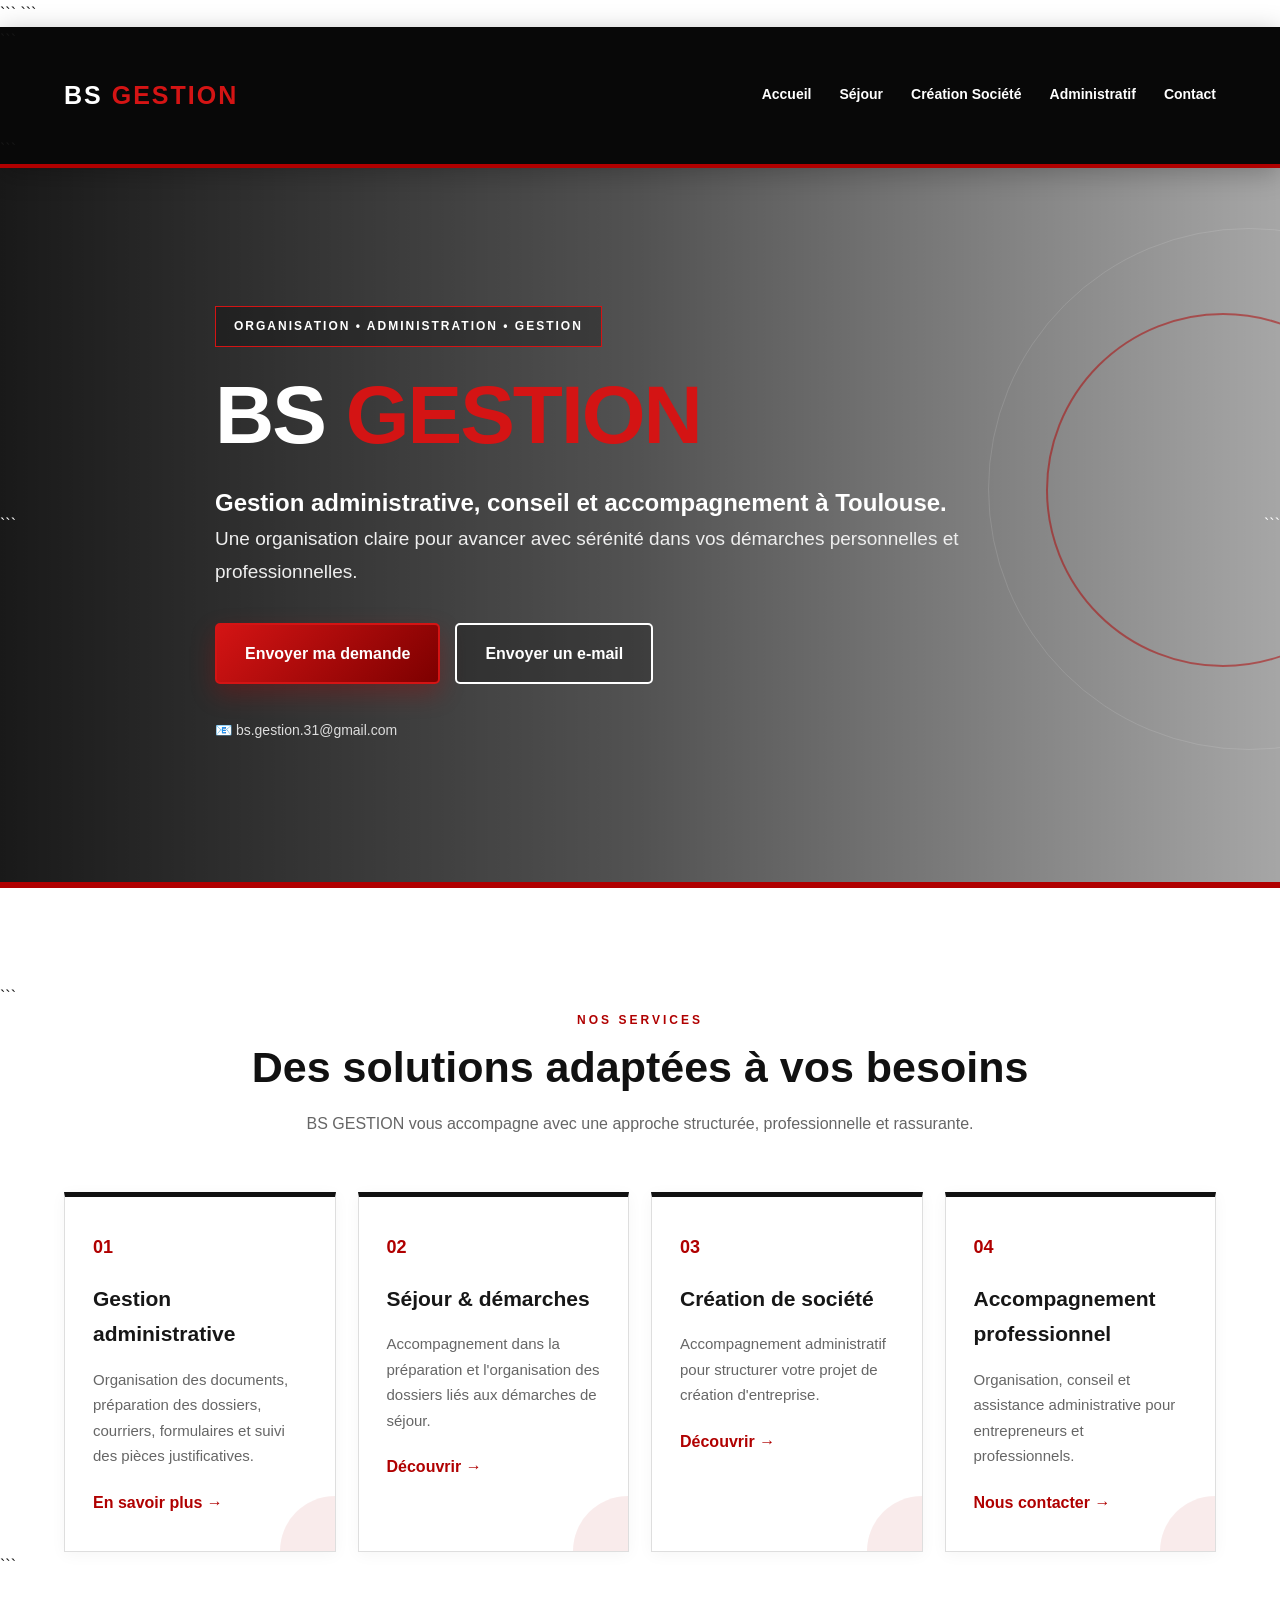
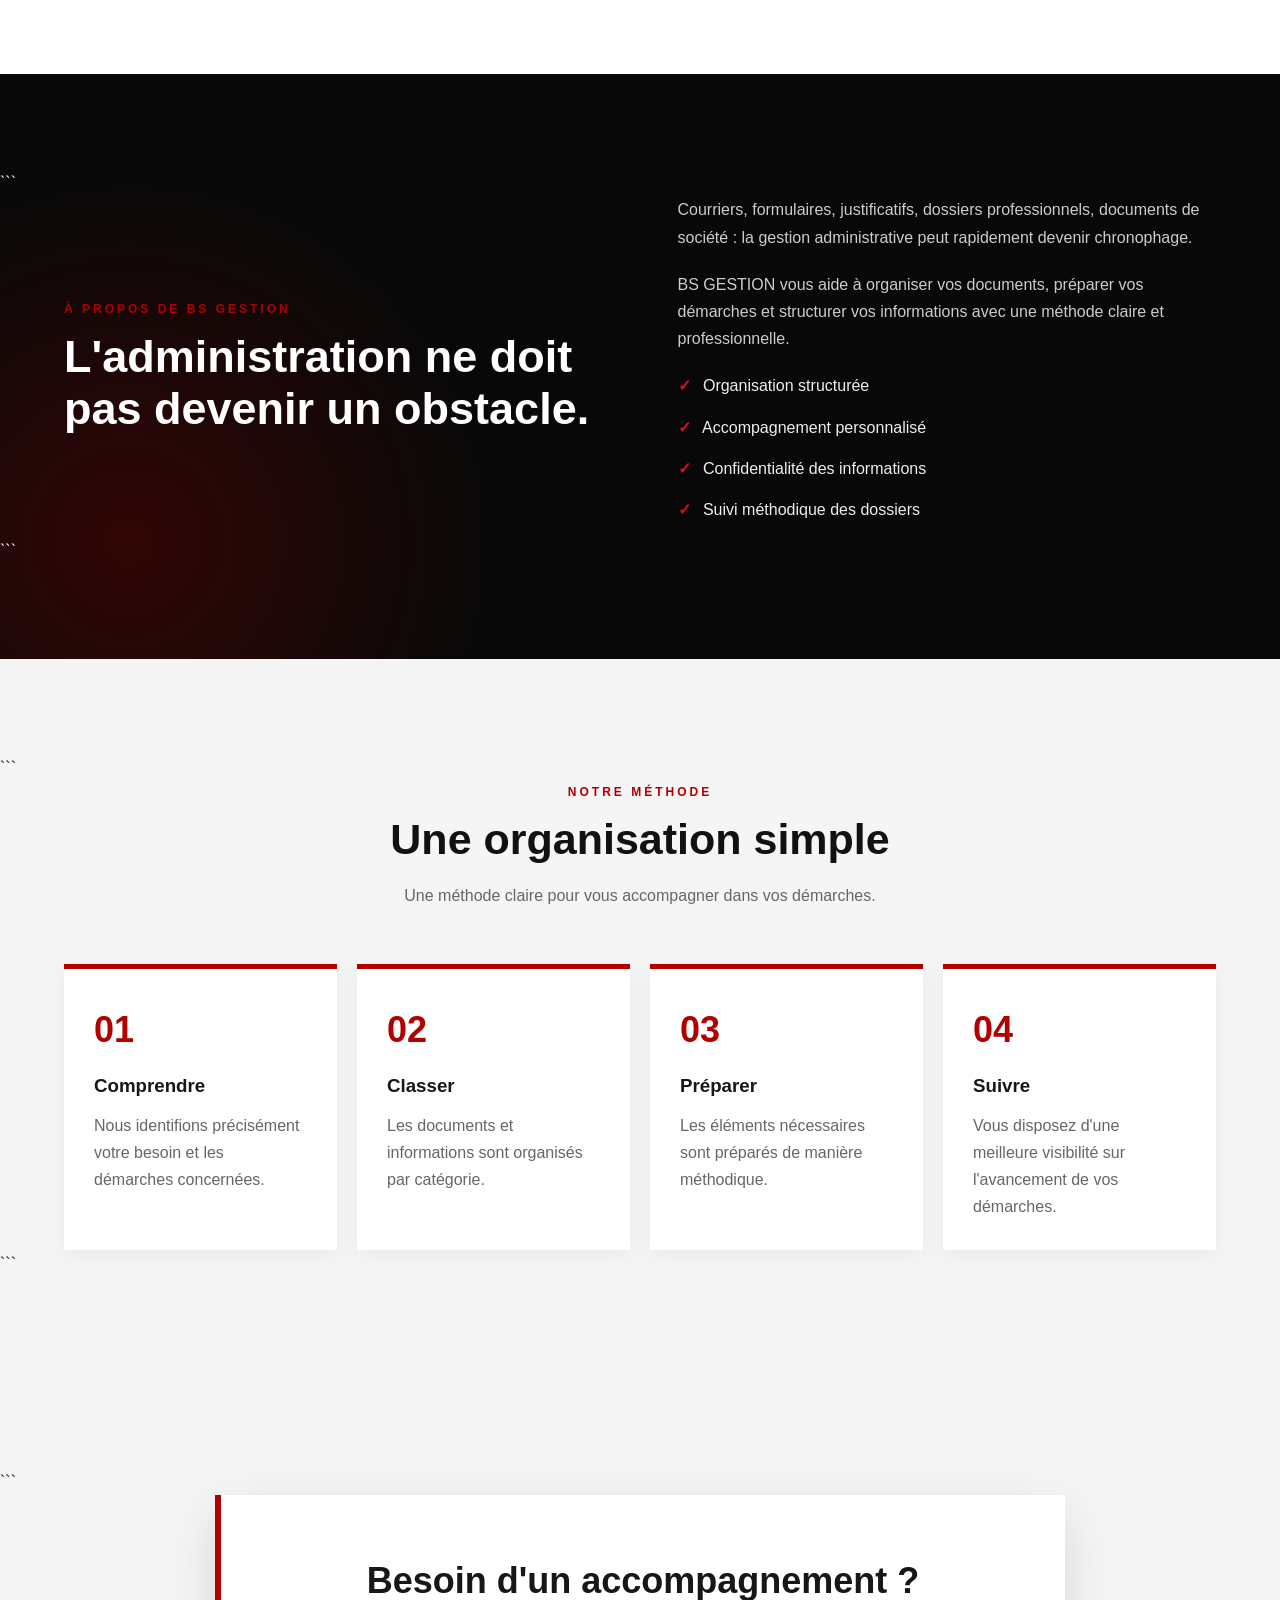
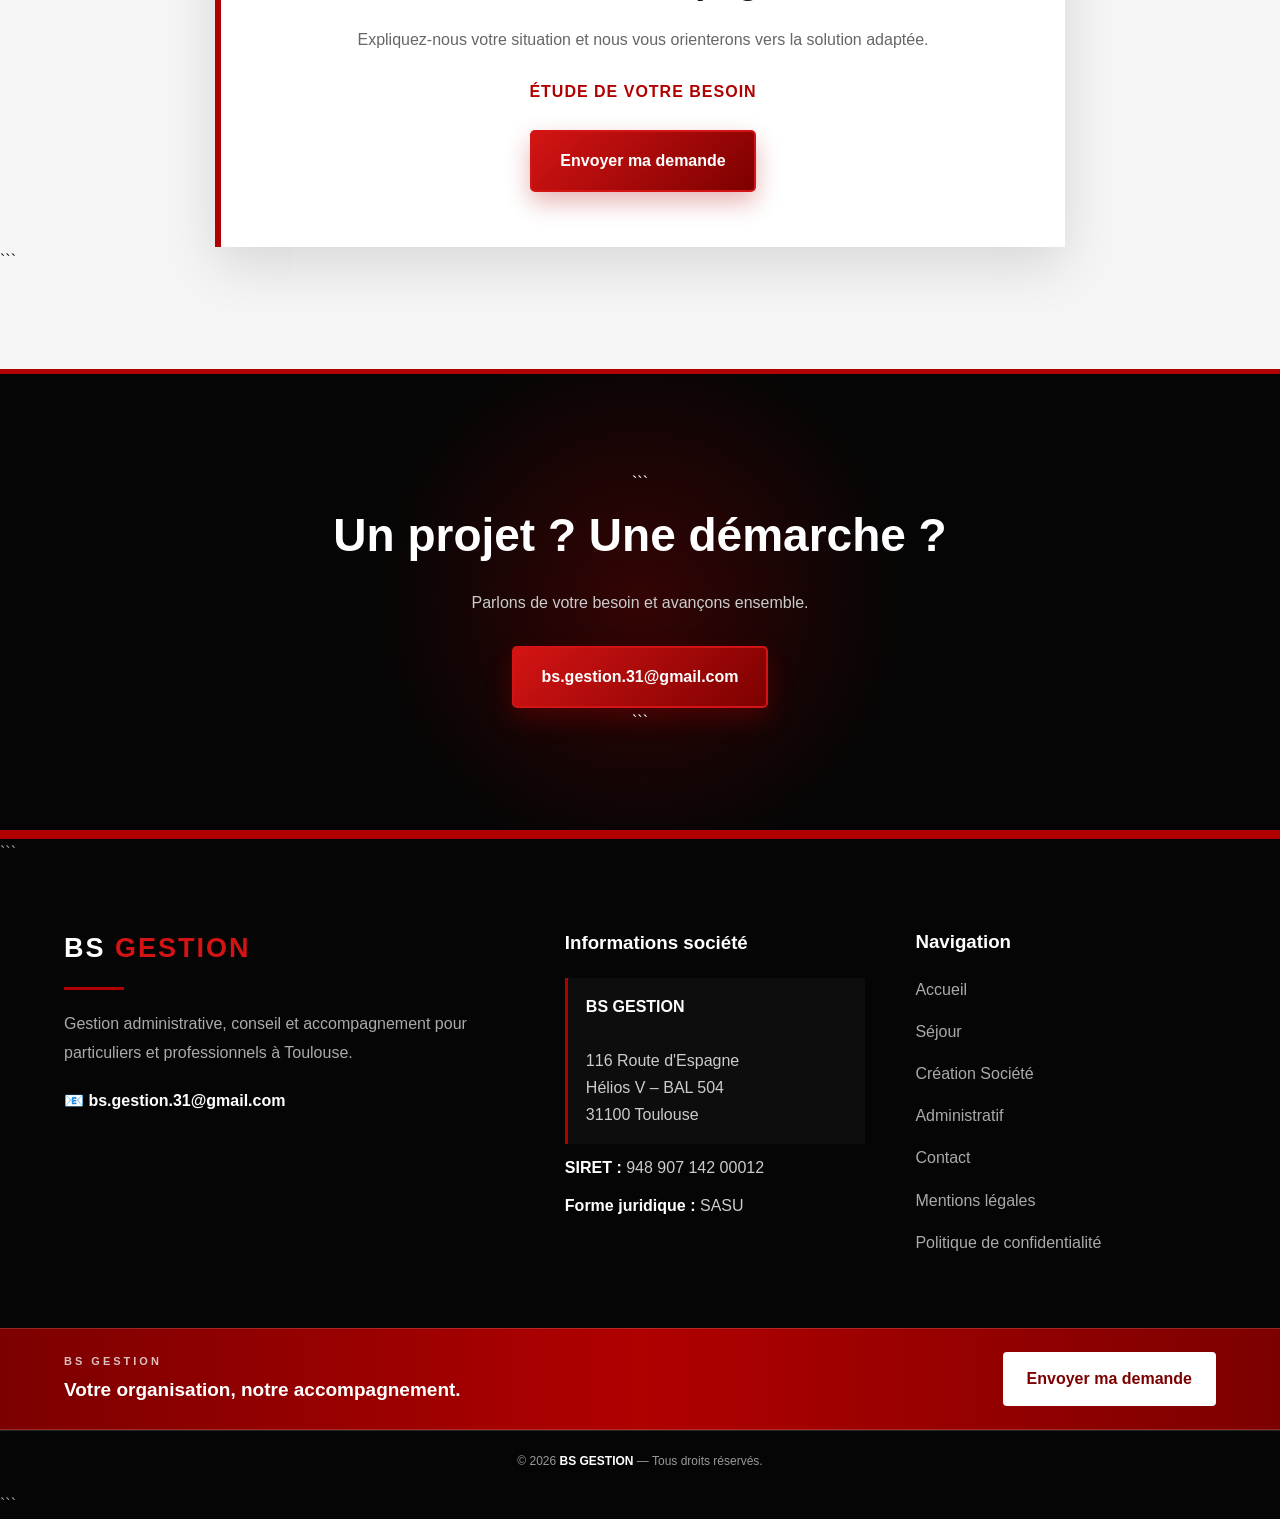
==== commit e829871e: "Update index.html" ====
--- a/index.html
+++ b/index.html
@@ -1,648 +1,683 @@
-```html
 <!DOCTYPE html>
+
 <html lang="fr">
 
 <head>
 
-    <meta charset="UTF-8">
-    <meta name="viewport" content="width=device-width, initial-scale=1.0">
-
-    <title>BS GESTION | Gestion administrative, conseil et accompagnement</title>
-
-    <meta name="description"
-          content="BS GESTION accompagne particuliers et professionnels dans leurs démarches administratives, projets professionnels, création de société et organisation documentaire.">
-
-    <link rel="stylesheet" href="style.css">
+```
+<meta charset="UTF-8">
+
+<meta name="viewport" content="width=device-width, initial-scale=1.0">
+
+<!-- Vérification Google Search Console -->
+<meta name="google-site-verification" content="nIFYZLY8k1V9UsveYBv7grHMnG36aGlD_nrbFQLih6I">
+
+<title>BS GESTION | Gestion administrative, conseil et accompagnement à Toulouse</title>
+
+<meta name="description"
+      content="BS GESTION accompagne particuliers et professionnels à Toulouse dans leurs démarches administratives, dossiers de séjour, création de société et organisation professionnelle.">
+
+<meta name="robots" content="index, follow">
+
+<meta name="author" content="BS GESTION">
+
+<link rel="canonical"
+      href="https://brahimsamirasb-creator.github.io/bs-gestion-site/">
+
+<link rel="stylesheet" href="style.css">
+```
 
 </head>
 
 <body>
 
-
 <!-- =========================================================
      HEADER
 ========================================================= -->
 
 <header>
 
-    <div class="container navbar">
-
-        <a href="index.html" class="logo">
+```
+<div class="container navbar">
+
+    <a href="index.html" class="logo">
+        BS <span>GESTION</span>
+    </a>
+
+    <div class="menu"
+         onclick="toggleMenu()"
+         aria-label="Ouvrir le menu"
+         role="button"
+         tabindex="0">
+        ☰
+    </div>
+
+    <nav id="mainNav">
+
+        <a href="index.html">Accueil</a>
+
+        <a href="sejour.html">
+            Séjour
+        </a>
+
+        <a href="creation-societe.html">
+            Création Société
+        </a>
+
+        <a href="administratif.html">
+            Administratif
+        </a>
+
+        <a href="contact.html">
+            Contact
+        </a>
+
+    </nav>
+
+</div>
+```
+
+</header>
+
+<!-- =========================================================
+     CONTENU PRINCIPAL
+========================================================= -->
+
+<main>
+
+<!-- =========================================================
+     HERO
+========================================================= -->
+
+<section class="hero photo-home">
+
+```
+<div class="container hero-content">
+
+    <div class="badge">
+        ORGANISATION • ADMINISTRATION • GESTION
+    </div>
+
+    <h1>
+        BS <span>GESTION</span>
+    </h1>
+
+    <p>
+        Gestion administrative, conseil et accompagnement à Toulouse.
+    </p>
+
+    <p>
+        Une organisation claire pour avancer avec sérénité
+        dans vos démarches personnelles et professionnelles.
+    </p>
+
+    <div class="buttons">
+
+        <a href="contact.html"
+           class="btn btn-red">
+            Envoyer ma demande
+        </a>
+
+        <a href="mailto:bs.gestion.31@gmail.com"
+           class="btn btn-outline">
+            Envoyer un e-mail
+        </a>
+
+    </div>
+
+    <div class="hero-contact">
+        📧 bs.gestion.31@gmail.com
+    </div>
+
+</div>
+```
+
+</section>
+
+<!-- =========================================================
+     SERVICES
+========================================================= -->
+
+<section class="services" id="services">
+
+```
+<div class="container">
+
+    <div class="section-title">
+
+        <div class="section-label">
+            NOS SERVICES
+        </div>
+
+        <h2>
+            Des solutions adaptées à vos besoins
+        </h2>
+
+        <p>
+            BS GESTION vous accompagne avec une approche
+            structurée, professionnelle et rassurante.
+        </p>
+
+    </div>
+
+
+    <div class="services-grid">
+
+
+        <!-- SERVICE 01 -->
+
+        <article class="card">
+
+            <div class="card-number">
+                01
+            </div>
+
+            <h3>
+                Gestion administrative
+            </h3>
+
+            <p>
+                Organisation des documents, préparation des dossiers,
+                courriers, formulaires et suivi des pièces justificatives.
+            </p>
+
+            <a href="administratif.html">
+                En savoir plus →
+            </a>
+
+        </article>
+
+
+        <!-- SERVICE 02 -->
+
+        <article class="card">
+
+            <div class="card-number">
+                02
+            </div>
+
+            <h3>
+                Séjour & démarches
+            </h3>
+
+            <p>
+                Accompagnement dans la préparation et l'organisation
+                des dossiers liés aux démarches de séjour.
+            </p>
+
+            <a href="sejour.html">
+                Découvrir →
+            </a>
+
+        </article>
+
+
+        <!-- SERVICE 03 -->
+
+        <article class="card">
+
+            <div class="card-number">
+                03
+            </div>
+
+            <h3>
+                Création de société
+            </h3>
+
+            <p>
+                Accompagnement administratif pour structurer
+                votre projet de création d'entreprise.
+            </p>
+
+            <a href="creation-societe.html">
+                Découvrir →
+            </a>
+
+        </article>
+
+
+        <!-- SERVICE 04 -->
+
+        <article class="card">
+
+            <div class="card-number">
+                04
+            </div>
+
+            <h3>
+                Accompagnement professionnel
+            </h3>
+
+            <p>
+                Organisation, conseil et assistance administrative
+                pour entrepreneurs et professionnels.
+            </p>
+
+            <a href="contact.html">
+                Nous contacter →
+            </a>
+
+        </article>
+
+    </div>
+
+</div>
+```
+
+</section>
+
+<!-- =========================================================
+     À PROPOS
+========================================================= -->
+
+<section class="about">
+
+```
+<div class="container about-grid">
+
+    <div>
+
+        <div class="section-label">
+            À PROPOS DE BS GESTION
+        </div>
+
+        <h2>
+            L'administration ne doit pas devenir un obstacle.
+        </h2>
+
+    </div>
+
+
+    <div>
+
+        <p>
+            Courriers, formulaires, justificatifs, dossiers
+            professionnels, documents de société : la gestion
+            administrative peut rapidement devenir chronophage.
+        </p>
+
+        <p>
+            BS GESTION vous aide à organiser vos documents,
+            préparer vos démarches et structurer vos informations
+            avec une méthode claire et professionnelle.
+        </p>
+
+
+        <div class="checks">
+
+            <div>
+                <span>✓</span>
+                Organisation structurée
+            </div>
+
+            <div>
+                <span>✓</span>
+                Accompagnement personnalisé
+            </div>
+
+            <div>
+                <span>✓</span>
+                Confidentialité des informations
+            </div>
+
+            <div>
+                <span>✓</span>
+                Suivi méthodique des dossiers
+            </div>
+
+        </div>
+
+    </div>
+
+</div>
+```
+
+</section>
+
+<!-- =========================================================
+     MÉTHODE
+========================================================= -->
+
+<section class="method">
+
+```
+<div class="container">
+
+    <div class="section-title">
+
+        <div class="section-label">
+            NOTRE MÉTHODE
+        </div>
+
+        <h2>
+            Une organisation simple
+        </h2>
+
+        <p>
+            Une méthode claire pour vous accompagner
+            dans vos démarches.
+        </p>
+
+    </div>
+
+
+    <div class="method-grid">
+
+
+        <div class="step">
+
+            <div class="step-number">
+                01
+            </div>
+
+            <h3>
+                Comprendre
+            </h3>
+
+            <p>
+                Nous identifions précisément votre besoin
+                et les démarches concernées.
+            </p>
+
+        </div>
+
+
+        <div class="step">
+
+            <div class="step-number">
+                02
+            </div>
+
+            <h3>
+                Classer
+            </h3>
+
+            <p>
+                Les documents et informations sont organisés
+                par catégorie.
+            </p>
+
+        </div>
+
+
+        <div class="step">
+
+            <div class="step-number">
+                03
+            </div>
+
+            <h3>
+                Préparer
+            </h3>
+
+            <p>
+                Les éléments nécessaires sont préparés
+                de manière méthodique.
+            </p>
+
+        </div>
+
+
+        <div class="step">
+
+            <div class="step-number">
+                04
+            </div>
+
+            <h3>
+                Suivre
+            </h3>
+
+            <p>
+                Vous disposez d'une meilleure visibilité
+                sur l'avancement de vos démarches.
+            </p>
+
+        </div>
+
+    </div>
+
+</div>
+```
+
+</section>
+
+<!-- =========================================================
+     BESOIN D'ACCOMPAGNEMENT
+========================================================= -->
+
+<section class="devis">
+
+```
+<div class="container">
+
+    <div class="devis-box">
+
+        <h2>
+            Besoin d'un accompagnement ?
+        </h2>
+
+        <p>
+            Expliquez-nous votre situation et nous vous
+            orienterons vers la solution adaptée.
+        </p>
+
+        <div class="no-price">
+            ÉTUDE DE VOTRE BESOIN
+        </div>
+
+        <a href="contact.html"
+           class="btn btn-red">
+            Envoyer ma demande
+        </a>
+
+    </div>
+
+</div>
+```
+
+</section>
+
+<!-- =========================================================
+     CTA
+========================================================= -->
+
+<section class="cta">
+
+```
+<div class="container">
+
+    <h2>
+        Un projet ? Une démarche ?
+    </h2>
+
+    <p>
+        Parlons de votre besoin et avançons ensemble.
+    </p>
+
+    <a href="mailto:bs.gestion.31@gmail.com"
+       class="btn btn-red">
+        bs.gestion.31@gmail.com
+    </a>
+
+</div>
+```
+
+</section>
+
+</main>
+
+<!-- =========================================================
+     FOOTER
+========================================================= -->
+
+<footer>
+
+```
+<div class="container footer-main">
+
+
+    <!-- =================================================
+         COLONNE 1 — BS GESTION
+    ================================================== -->
+
+    <div class="footer-brand">
+
+        <div class="footer-logo">
             BS <span>GESTION</span>
-        </a>
-
-        <div class="menu"
-             onclick="toggleMenu()"
-             aria-label="Ouvrir le menu">
-            ☰
-        </div>
-
-        <nav id="mainNav">
-
-            <a href="index.html">Accueil</a>
-
-            <a href="sejour.html">
-                Séjour
-            </a>
-
-            <a href="creation-societe.html">
-                Création Société
-            </a>
-
-            <a href="administratif.html">
-                Administratif
-            </a>
-
-            <a href="contact.html">
-                Contact
-            </a>
-
-        </nav>
-
-    </div>
-
-</header>
-
-
-<!-- =========================================================
-     CONTENU PRINCIPAL
-========================================================= -->
-
-<main>
-
-
-<!-- =========================================================
-     HERO
-========================================================= -->
-
-<section class="hero photo-home">
-
-    <div class="container hero-content">
-
-        <div class="badge">
-            ORGANISATION • ADMINISTRATION • GESTION
-        </div>
-
-        <h1>
-            BS <span>GESTION</span>
-        </h1>
+        </div>
+
+        <div class="footer-line"></div>
+
+        <p class="footer-description">
+            Gestion administrative, conseil et accompagnement
+            pour particuliers et professionnels à Toulouse.
+        </p>
+
+        <a href="mailto:bs.gestion.31@gmail.com"
+           class="footer-email">
+            📧 bs.gestion.31@gmail.com
+        </a>
+
+    </div>
+
+
+    <!-- =================================================
+         COLONNE 2 — INFORMATIONS SOCIÉTÉ
+    ================================================== -->
+
+    <div class="footer-company">
+
+        <h3>
+            Informations société
+        </h3>
+
+        <div class="footer-address">
+
+            <strong>
+                BS GESTION
+            </strong>
+
+            <br><br>
+
+            116 Route d'Espagne<br>
+            Hélios V – BAL 504<br>
+            31100 Toulouse
+
+        </div>
+
+        <p class="footer-siret">
+
+            <strong>
+                SIRET :
+            </strong>
+
+            948 907 142 00012
+
+        </p>
 
         <p>
-            Gestion administrative, conseil et accompagnement.
-        </p>
-
-        <p>
-            Une organisation claire pour avancer avec sérénité
-            dans vos démarches personnelles et professionnelles.
-        </p>
-
-        <div class="buttons">
-
-            <a href="contact.html"
-               class="btn btn-red">
-                Envoyer ma demande
-            </a>
-
-            <a href="mailto:bs.gestion.31@gmail.com"
-               class="btn btn-outline">
-                Envoyer un e-mail
-            </a>
-
-        </div>
-
-        <div class="hero-contact">
-            📧 bs.gestion.31@gmail.com
-        </div>
-
-    </div>
-
-</section>
-
-
-<!-- =========================================================
-     SERVICES
-========================================================= -->
-
-<section class="services" id="services">
+            <strong>
+                Forme juridique :
+            </strong>
+            SASU
+        </p>
+
+    </div>
+
+
+    <!-- =================================================
+         COLONNE 3 — NAVIGATION
+    ================================================== -->
+
+    <div class="footer-navigation">
+
+        <h3>
+            Navigation
+        </h3>
+
+        <a href="index.html">
+            Accueil
+        </a>
+
+        <a href="sejour.html">
+            Séjour
+        </a>
+
+        <a href="creation-societe.html">
+            Création Société
+        </a>
+
+        <a href="administratif.html">
+            Administratif
+        </a>
+
+        <a href="contact.html">
+            Contact
+        </a>
+
+        <a href="mentions-legales.html">
+            Mentions légales
+        </a>
+
+        <a href="politique-confidentialite.html">
+            Politique de confidentialité
+        </a>
+
+    </div>
+
+</div>
+
+
+<!-- =====================================================
+     BLOC PRINCIPAL BS GESTION
+====================================================== -->
+
+<div class="footer-highlight">
+
+    <div class="container footer-highlight-inner">
+
+        <div>
+
+            <span class="footer-highlight-label">
+                BS GESTION
+            </span>
+
+            <strong>
+                Votre organisation, notre accompagnement.
+            </strong>
+
+        </div>
+
+        <a href="contact.html"
+           class="footer-contact-btn">
+            Envoyer ma demande
+        </a>
+
+    </div>
+
+</div>
+
+
+<!-- =====================================================
+     BAS DU FOOTER
+====================================================== -->
+
+<div class="footer-bottom">
 
     <div class="container">
 
-        <div class="section-title">
-
-            <div class="section-label">
-                NOS SERVICES
-            </div>
-
-            <h2>
-                Des solutions adaptées à vos besoins
-            </h2>
-
-            <p>
-                BS GESTION vous accompagne avec une approche
-                structurée, professionnelle et rassurante.
-            </p>
-
-        </div>
-
-
-        <div class="services-grid">
-
-
-            <!-- SERVICE 01 -->
-
-            <article class="card">
-
-                <div class="card-number">
-                    01
-                </div>
-
-                <h3>
-                    Gestion administrative
-                </h3>
-
-                <p>
-                    Organisation des documents, préparation des dossiers,
-                    courriers, formulaires et suivi des pièces justificatives.
-                </p>
-
-                <a href="administratif.html">
-                    En savoir plus →
-                </a>
-
-            </article>
-
-
-            <!-- SERVICE 02 -->
-
-            <article class="card">
-
-                <div class="card-number">
-                    02
-                </div>
-
-                <h3>
-                    Séjour & démarches
-                </h3>
-
-                <p>
-                    Accompagnement dans la préparation et l'organisation
-                    des dossiers liés aux démarches de séjour.
-                </p>
-
-                <a href="sejour.html">
-                    Découvrir →
-                </a>
-
-            </article>
-
-
-            <!-- SERVICE 03 -->
-
-            <article class="card">
-
-                <div class="card-number">
-                    03
-                </div>
-
-                <h3>
-                    Création de société
-                </h3>
-
-                <p>
-                    Accompagnement administratif pour structurer
-                    votre projet de création d'entreprise.
-                </p>
-
-                <a href="creation-societe.html">
-                    Découvrir →
-                </a>
-
-            </article>
-
-
-            <!-- SERVICE 04 -->
-
-            <article class="card">
-
-                <div class="card-number">
-                    04
-                </div>
-
-                <h3>
-                    Accompagnement professionnel
-                </h3>
-
-                <p>
-                    Organisation, conseil et assistance administrative
-                    pour entrepreneurs et professionnels.
-                </p>
-
-                <a href="contact.html">
-                    Nous contacter →
-                </a>
-
-            </article>
-
-        </div>
-
-    </div>
-
-</section>
-
-
-<!-- =========================================================
-     À PROPOS
-========================================================= -->
-
-<section class="about">
-
-    <div class="container about-grid">
-
-        <div>
-
-            <div class="section-label">
-                À PROPOS DE BS GESTION
-            </div>
-
-            <h2>
-                L'administration ne doit pas devenir un obstacle.
-            </h2>
-
-        </div>
-
-
-        <div>
-
-            <p>
-                Courriers, formulaires, justificatifs, dossiers
-                professionnels, documents de société : la gestion
-                administrative peut rapidement devenir chronophage.
-            </p>
-
-            <p>
-                BS GESTION vous aide à organiser vos documents,
-                préparer vos démarches et structurer vos informations
-                avec une méthode claire et professionnelle.
-            </p>
-
-
-            <div class="checks">
-
-                <div>
-                    <span>✓</span>
-                    Organisation structurée
-                </div>
-
-                <div>
-                    <span>✓</span>
-                    Accompagnement personnalisé
-                </div>
-
-                <div>
-                    <span>✓</span>
-                    Confidentialité des informations
-                </div>
-
-                <div>
-                    <span>✓</span>
-                    Suivi méthodique des dossiers
-                </div>
-
-            </div>
-
-        </div>
-
-    </div>
-
-</section>
-
-
-<!-- =========================================================
-     MÉTHODE
-========================================================= -->
-
-<section class="method">
-
-    <div class="container">
-
-        <div class="section-title">
-
-            <div class="section-label">
-                NOTRE MÉTHODE
-            </div>
-
-            <h2>
-                Une organisation simple
-            </h2>
-
-            <p>
-                Une méthode claire pour vous accompagner
-                dans vos démarches.
-            </p>
-
-        </div>
-
-
-        <div class="method-grid">
-
-
-            <div class="step">
-
-                <div class="step-number">
-                    01
-                </div>
-
-                <h3>
-                    Comprendre
-                </h3>
-
-                <p>
-                    Nous identifions précisément votre besoin
-                    et les démarches concernées.
-                </p>
-
-            </div>
-
-
-            <div class="step">
-
-                <div class="step-number">
-                    02
-                </div>
-
-                <h3>
-                    Classer
-                </h3>
-
-                <p>
-                    Les documents et informations sont organisés
-                    par catégorie.
-                </p>
-
-            </div>
-
-
-            <div class="step">
-
-                <div class="step-number">
-                    03
-                </div>
-
-                <h3>
-                    Préparer
-                </h3>
-
-                <p>
-                    Les éléments nécessaires sont préparés
-                    de manière méthodique.
-                </p>
-
-            </div>
-
-
-            <div class="step">
-
-                <div class="step-number">
-                    04
-                </div>
-
-                <h3>
-                    Suivre
-                </h3>
-
-                <p>
-                    Vous disposez d'une meilleure visibilité
-                    sur l'avancement de vos démarches.
-                </p>
-
-            </div>
-
-        </div>
-
-    </div>
-
-</section>
-
-
-<!-- =========================================================
-     BESOIN D'ACCOMPAGNEMENT
-========================================================= -->
-
-<section class="devis">
-
-    <div class="container">
-
-        <div class="devis-box">
-
-            <h2>
-                Besoin d'un accompagnement ?
-            </h2>
-
-            <p>
-                Expliquez-nous votre situation et nous vous
-                orienterons vers la solution adaptée.
-            </p>
-
-            <div class="no-price">
-                ÉTUDE DE VOTRE BESOIN
-            </div>
-
-            <a href="contact.html"
-               class="btn btn-red">
-                Envoyer ma demande
-            </a>
-
-        </div>
-
-    </div>
-
-</section>
-
-
-<!-- =========================================================
-     CTA
-========================================================= -->
-
-<section class="cta">
-
-    <div class="container">
-
-        <h2>
-            Un projet ? Une démarche ?
-        </h2>
-
-        <p>
-            Parlons de votre besoin et avançons ensemble.
-        </p>
-
-        <a href="mailto:bs.gestion.31@gmail.com"
-           class="btn btn-red">
-            bs.gestion.31@gmail.com
-        </a>
-
-    </div>
-
-</section>
-
-
-</main>
-
-
-<!-- =========================================================
-     FOOTER
-========================================================= -->
-
-<footer>
-
-    <div class="container footer-main">
-
-
-        <!-- =================================================
-             COLONNE 1 — BS GESTION
-        ================================================== -->
-
-        <div class="footer-brand">
-
-            <div class="footer-logo">
-                BS <span>GESTION</span>
-            </div>
-
-            <div class="footer-line"></div>
-
-            <p class="footer-description">
-                Gestion administrative, conseil et accompagnement
-                pour particuliers et professionnels.
-            </p>
-
-            <a href="mailto:bs.gestion.31@gmail.com"
-               class="footer-email">
-                📧 bs.gestion.31@gmail.com
-            </a>
-
-        </div>
-
-
-        <!-- =================================================
-             COLONNE 2 — INFORMATIONS SOCIÉTÉ
-        ================================================== -->
-
-        <div class="footer-company">
-
-            <h3>
-                Informations société
-            </h3>
-
-            <div class="footer-address">
-
-                <strong>
-                    BS GESTION
-                </strong>
-
-                <br><br>
-
-                116 Route d'Espagne<br>
-                Hélios V – BAL 504<br>
-                31100 Toulouse
-
-            </div>
-
-            <p class="footer-siret">
-
-                <strong>
-                    SIRET :
-                </strong>
-
-                948 907 142 00012
-
-            </p>
-
-        </div>
-
-
-        <!-- =================================================
-             COLONNE 3 — NAVIGATION
-        ================================================== -->
-
-        <div class="footer-navigation">
-
-            <h3>
-                Navigation
-            </h3>
-
-            <a href="index.html">
-                Accueil
-            </a>
-
-            <a href="sejour.html">
-                Séjour
-            </a>
-
-            <a href="creation-societe.html">
-                Création Société
-            </a>
-
-            <a href="administratif.html">
-                Administratif
-            </a>
-
-            <a href="contact.html">
-                Contact
-            </a>
-
-        </div>
-
-    </div>
-
-
-    <!-- =====================================================
-         BLOC PRINCIPAL BS GESTION
-    ====================================================== -->
-
-    <div class="footer-highlight">
-
-        <div class="container footer-highlight-inner">
-
-            <div>
-
-                <span class="footer-highlight-label">
-                    BS GESTION
-                </span>
-
-                <strong>
-                    Votre organisation, notre accompagnement.
-                </strong>
-
-            </div>
-
-            <a href="contact.html"
-               class="footer-contact-btn">
-                Envoyer ma demande
-            </a>
-
-        </div>
-
-    </div>
-
-
-    <!-- =====================================================
-         BAS DU FOOTER
-    ====================================================== -->
-
-    <div class="footer-bottom">
-
-        <div class="container">
-
-            © 2026
-            <strong>BS GESTION</strong>
-            — Tous droits réservés.
-
-        </div>
-
-    </div>
+        © 2026
+        <strong>BS GESTION</strong>
+        — Tous droits réservés.
+
+    </div>
+
+</div>
+```
 
 </footer>
 
-
 <!-- =========================================================
      JAVASCRIPT
 ========================================================= -->
@@ -652,4 +687,3 @@
 </body>
 
 </html>
-```
--- a/style.css
+++ b/style.css
@@ -1,8 +1,7 @@
-```css
 /* =========================================================
    BS GESTION — STYLE.CSS COMPLET
    DESIGN : ROUGE FONCÉ • NOIR • BLANC
-   STYLE : PREMIUM • ÉLÉGANT • MODERNE • PROFESSIONNEL
+   PREMIUM • ÉLÉGANT • MODERNE • PROFESSIONNEL
 ========================================================= */
 
 
@@ -12,26 +11,23 @@
 
 :root {
     --rouge: #b00000;
-    --rouge-fonce: #780000;
+    --rouge-fonce: #7d0000;
     --rouge-clair: #d41414;
-    --rouge-vif: #c40000;
+    --rouge-hover: #c40000;
 
     --noir: #080808;
     --noir-2: #111111;
-    --noir-3: #1c1c1c;
+    --noir-3: #1b1b1b;
 
     --blanc: #ffffff;
 
     --gris: #666666;
     --gris-fonce: #333333;
     --gris-clair: #f5f5f5;
-    --gris-border: #dddddd;
-
-    --ombre:
-        0 18px 50px rgba(0, 0, 0, 0.12);
-
-    --ombre-legere:
-        0 8px 25px rgba(0, 0, 0, 0.08);
+    --gris-border: #dedede;
+
+    --ombre: 0 18px 50px rgba(0, 0, 0, 0.12);
+    --ombre-legere: 0 8px 25px rgba(0, 0, 0, 0.08);
 
     --transition: 0.3s ease;
 }
@@ -88,20 +84,16 @@
 ========================================================= */
 
 header {
-    background: #080808;
+    background: var(--noir);
     position: sticky;
     top: 0;
     z-index: 9999;
-
     border-bottom: 4px solid var(--rouge);
-
-    box-shadow:
-        0 5px 25px rgba(0, 0, 0, 0.28);
+    box-shadow: 0 5px 25px rgba(0, 0, 0, 0.25);
 }
 
 .navbar {
     min-height: 82px;
-
     display: flex;
     align-items: center;
     justify-content: space-between;
@@ -115,10 +107,8 @@
 .logo {
     color: #ffffff;
     text-decoration: none;
-
-    font-size: 26px;
+    font-size: 25px;
     font-weight: 900;
-
     letter-spacing: 2px;
 }
 
@@ -144,32 +134,25 @@
 nav a {
     color: #ffffff;
     text-decoration: none;
-
     font-size: 14px;
     font-weight: 700;
-
     position: relative;
-
     padding: 10px 0;
 }
 
 nav a::after {
     content: "";
-
     position: absolute;
     left: 0;
-    bottom: 1px;
-
+    bottom: 2px;
     width: 0;
-    height: 3px;
-
+    height: 2px;
     background: var(--rouge-clair);
-
     transition: var(--transition);
 }
 
 nav a:hover {
-    color: var(--rouge-clair);
+    color: #ffffff;
 }
 
 nav a:hover::after {
@@ -183,13 +166,9 @@
 
 .menu {
     display: none;
-
     color: #ffffff;
-
     font-size: 30px;
-
     cursor: pointer;
-
     user-select: none;
 }
 
@@ -200,19 +179,12 @@
 
 .btn {
     display: inline-block;
-
     padding: 15px 28px;
-
     border-radius: 5px;
-
     text-decoration: none;
-
     font-weight: 800;
-
     transition: var(--transition);
-
     cursor: pointer;
-
     text-align: center;
 }
 
@@ -222,57 +194,50 @@
 ========================================================= */
 
 .btn-red {
-    background:
-        linear-gradient(
-            135deg,
-            var(--rouge-clair),
-            var(--rouge-fonce)
-        );
+    background: linear-gradient(
+        135deg,
+        var(--rouge-clair),
+        var(--rouge-fonce)
+    );
 
     color: #ffffff !important;
 
     border: 2px solid var(--rouge-clair);
 
     box-shadow:
-        0 10px 28px rgba(176, 0, 0, 0.35);
+        0 10px 25px rgba(176, 0, 0, 0.30);
 }
 
 .btn-red:hover {
-    background:
-        linear-gradient(
-            135deg,
-            var(--rouge-vif),
-            var(--rouge)
-        );
+    background: linear-gradient(
+        135deg,
+        var(--rouge-hover),
+        var(--rouge-fonce)
+    );
 
     color: #ffffff !important;
 
     transform: translateY(-3px);
 
     box-shadow:
-        0 15px 35px rgba(176, 0, 0, 0.45);
-}
-
-
-/* =========================================================
-   BOUTON BLANC / CONTOUR
+        0 15px 35px rgba(176, 0, 0, 0.40);
+}
+
+
+/* =========================================================
+   BOUTON OUTLINE
 ========================================================= */
 
 .btn-outline {
     color: #ffffff !important;
-
     border: 2px solid #ffffff;
-
-    background: rgba(0, 0, 0, 0.30);
+    background: rgba(0, 0, 0, 0.25);
 }
 
 .btn-outline:hover {
     background: var(--rouge);
-
     border-color: var(--rouge);
-
     color: #ffffff !important;
-
     transform: translateY(-3px);
 }
 
@@ -290,136 +255,155 @@
 
 
 /* =========================================================
-   HERO ACCUEIL
-========================================================= */
-
-.hero {
-    min-height: 720px;
-
-    display: flex;
-    align-items: center;
-
-    position: relative;
-
-    overflow: hidden;
-
-    color: #ffffff;
-
-    border-bottom: 6px solid var(--rouge);
-}
-
-
-/* =========================================================
-   CERCLES DÉCORATIFS
-========================================================= */
-
-.hero::before,
-.page-hero::before {
-    content: "";
-
-    position: absolute;
-
-    width: 520px;
-    height: 520px;
-
-    right: -230px;
-    top: 60px;
-
-    border:
-        1px solid
-        rgba(255, 255, 255, 0.13);
-
-    border-radius: 50%;
-}
-
-.hero::after,
-.page-hero::after {
-    content: "";
-
-    position: absolute;
-
-    width: 350px;
-    height: 350px;
-
-    right: -120px;
-    top: 145px;
-
-    border:
-        2px solid
-        rgba(196, 0, 0, 0.65);
-
-    border-radius: 50%;
-}
-
-
-/* =========================================================
-   PHOTOS HERO
-========================================================= */
-
-/*
-   IMPORTANT :
-   Les photos restent visibles.
-   L'overlay noir est volontairement moins fort.
-*/
-
+   IMAGE HERO ACCUEIL
+========================================================= */
 
 .photo-home {
+
     background-image:
         linear-gradient(
             90deg,
-            rgba(0, 0, 0, 0.78),
-            rgba(0, 0, 0, 0.50),
-            rgba(0, 0, 0, 0.20)
+            rgba(0, 0, 0, 0.90),
+            rgba(0, 0, 0, 0.68),
+            rgba(0, 0, 0, 0.35)
         ),
         url("https://images.pexels.com/photos/3184291/pexels-photo-3184291.jpeg?auto=compress&cs=tinysrgb&w=1800");
-}
-
+
+}
+
+
+/* =========================================================
+   IMAGE HERO SÉJOUR
+========================================================= */
 
 .photo-sejour {
+
     background-image:
         linear-gradient(
             90deg,
-            rgba(0, 0, 0, 0.72),
-            rgba(0, 0, 0, 0.45),
-            rgba(0, 0, 0, 0.18)
+            rgba(0, 0, 0, 0.88),
+            rgba(0, 0, 0, 0.65),
+            rgba(0, 0, 0, 0.30)
         ),
         url("https://images.pexels.com/photos/3769021/pexels-photo-3769021.jpeg?auto=compress&cs=tinysrgb&w=1800");
-}
-
+
+}
+
+
+/* =========================================================
+   IMAGE HERO CRÉATION SOCIÉTÉ
+========================================================= */
 
 .photo-creation {
+
     background-image:
         linear-gradient(
             90deg,
-            rgba(0, 0, 0, 0.72),
-            rgba(0, 0, 0, 0.45),
-            rgba(0, 0, 0, 0.18)
+            rgba(0, 0, 0, 0.90),
+            rgba(0, 0, 0, 0.68),
+            rgba(0, 0, 0, 0.35)
         ),
         url("https://images.pexels.com/photos/3184465/pexels-photo-3184465.jpeg?auto=compress&cs=tinysrgb&w=1800");
-}
-
+
+}
+
+
+/* =========================================================
+   IMAGE HERO ADMINISTRATIF
+========================================================= */
 
 .photo-administratif {
+
     background-image:
         linear-gradient(
             90deg,
-            rgba(0, 0, 0, 0.72),
-            rgba(0, 0, 0, 0.45),
-            rgba(0, 0, 0, 0.18)
+            rgba(0, 0, 0, 0.90),
+            rgba(0, 0, 0, 0.68),
+            rgba(0, 0, 0, 0.35)
         ),
         url("https://images.pexels.com/photos/3760067/pexels-photo-3760067.jpeg?auto=compress&cs=tinysrgb&w=1800");
-}
-
+
+}
+
+
+/* =========================================================
+   IMAGE HERO CONTACT
+========================================================= */
 
 .photo-contact {
+
     background-image:
         linear-gradient(
             90deg,
-            rgba(0, 0, 0, 0.72),
-            rgba(0, 0, 0, 0.45),
-            rgba(0, 0, 0, 0.18)
+            rgba(0, 0, 0, 0.90),
+            rgba(0, 0, 0, 0.68),
+            rgba(0, 0, 0, 0.35)
         ),
         url("https://images.pexels.com/photos/4348404/pexels-photo-4348404.jpeg?auto=compress&cs=tinysrgb&w=1800");
+
+}
+
+
+/* =========================================================
+   HERO PRINCIPAL
+========================================================= */
+
+.hero {
+    min-height: 720px;
+
+    display: flex;
+    align-items: center;
+
+    position: relative;
+    overflow: hidden;
+
+    color: #ffffff;
+
+    border-bottom: 6px solid var(--rouge);
+}
+
+
+/* =========================================================
+   CERCLES DÉCORATIFS
+========================================================= */
+
+.hero::before,
+.page-hero::before {
+
+    content: "";
+
+    position: absolute;
+
+    width: 520px;
+    height: 520px;
+
+    right: -230px;
+    top: 60px;
+
+    border:
+        1px solid rgba(255, 255, 255, 0.12);
+
+    border-radius: 50%;
+}
+
+
+.hero::after,
+.page-hero::after {
+
+    content: "";
+
+    position: absolute;
+
+    width: 350px;
+    height: 350px;
+
+    right: -120px;
+    top: 145px;
+
+    border:
+        2px solid rgba(176, 0, 0, 0.50);
+
+    border-radius: 50%;
 }
 
 
@@ -429,8 +413,8 @@
 
 .hero-content,
 .page-hero-content {
+
     position: relative;
-
     z-index: 2;
 
     max-width: 850px;
@@ -445,6 +429,7 @@
 ========================================================= */
 
 .badge {
+
     display: inline-block;
 
     padding: 9px 18px;
@@ -452,13 +437,12 @@
     margin-bottom: 25px;
 
     border:
-        1px solid
-        var(--rouge-clair);
+        1px solid var(--rouge-clair);
 
     color: #ffffff;
 
     background:
-        rgba(0, 0, 0, 0.35);
+        rgba(0, 0, 0, 0.25);
 
     font-size: 12px;
 
@@ -476,6 +460,7 @@
 
 .hero h1,
 .page-hero h1 {
+
     color: #ffffff;
 
     line-height: 1.05;
@@ -484,6 +469,7 @@
 }
 
 .hero h1 {
+
     font-size:
         clamp(48px, 8vw, 82px);
 
@@ -491,12 +477,14 @@
 }
 
 .page-hero h1 {
+
     font-size:
         clamp(42px, 7vw, 68px);
 }
 
 .hero h1 span,
 .page-hero h1 span {
+
     color: var(--rouge-clair);
 }
 
@@ -507,16 +495,19 @@
 
 .hero p,
 .page-hero p {
+
     color: #eeeeee;
 
     max-width: 780px;
 }
 
 .hero p {
+
     font-size: 19px;
 }
 
 .hero p:first-of-type {
+
     font-size: 24px;
 
     font-weight: 800;
@@ -526,10 +517,11 @@
 
 
 /* =========================================================
-   HERO PAGES INTERNES
+   HERO PAGE INTERNE
 ========================================================= */
 
 .page-hero {
+
     min-height: 430px;
 
     display: flex;
@@ -546,15 +538,17 @@
 }
 
 .page-hero p {
+
     font-size: 19px;
 }
 
 
 /* =========================================================
-   BOUTONS HERO
+   HERO BUTTONS
 ========================================================= */
 
 .buttons {
+
     display: flex;
 
     gap: 15px;
@@ -565,9 +559,10 @@
 }
 
 .hero-contact {
+
     margin-top: 35px;
 
-    color: #eeeeee;
+    color: #dddddd;
 
     font-size: 14px;
 }
@@ -583,16 +578,18 @@
 
 
 /* =========================================================
-   TITRES SECTIONS
+   TITRES DE SECTIONS
 ========================================================= */
 
 .section-title {
+
     text-align: center;
 
     margin-bottom: 55px;
 }
 
 .section-label {
+
     color: var(--rouge);
 
     font-size: 12px;
@@ -607,6 +604,7 @@
 }
 
 .section-title h2 {
+
     font-size: 43px;
 
     line-height: 1.2;
@@ -615,6 +613,7 @@
 }
 
 .section-title p {
+
     max-width: 760px;
 
     margin: 16px auto 0;
@@ -632,6 +631,7 @@
 }
 
 .services-grid {
+
     display: grid;
 
     grid-template-columns:
@@ -640,12 +640,8 @@
     gap: 22px;
 }
 
-
-/* =========================================================
-   CARTES SERVICES
-========================================================= */
-
 .card {
+
     position: relative;
 
     padding: 35px 28px;
@@ -653,23 +649,22 @@
     background: #ffffff;
 
     border:
-        1px solid
-        var(--gris-border);
+        1px solid var(--gris-border);
 
     border-top:
-        5px solid
-        var(--rouge);
-
-    transition: var(--transition);
+        5px solid #111111;
+
+    transition:
+        var(--transition);
 
     overflow: hidden;
 
     box-shadow:
-        0 3px 15px
-        rgba(0, 0, 0, 0.05);
+        0 3px 15px rgba(0, 0, 0, 0.04);
 }
 
 .card::after {
+
     content: "";
 
     position: absolute;
@@ -683,21 +678,23 @@
     border-radius: 50%;
 
     background:
-        rgba(176, 0, 0, 0.09);
+        rgba(176, 0, 0, 0.08);
 }
 
 .card:hover {
+
     transform:
         translateY(-8px);
 
     border-top-color:
-        var(--rouge-clair);
+        var(--rouge);
 
     box-shadow:
         var(--ombre);
 }
 
 .card-number {
+
     color: var(--rouge);
 
     font-weight: 900;
@@ -708,18 +705,21 @@
 }
 
 .card h3 {
+
     font-size: 21px;
 
     margin-bottom: 15px;
 }
 
 .card p {
+
     color: var(--gris);
 
     font-size: 15px;
 }
 
 .card a {
+
     display: inline-block;
 
     margin-top: 20px;
@@ -732,6 +732,7 @@
 }
 
 .card a:hover {
+
     color: var(--rouge-fonce);
 }
 
@@ -741,18 +742,22 @@
 ========================================================= */
 
 .about {
+
     background:
+
         radial-gradient(
             circle at 10% 80%,
-            rgba(176, 0, 0, 0.28),
-            transparent 32%
+            rgba(176, 0, 0, 0.25),
+            transparent 30%
         ),
-        #080808;
+
+        var(--noir);
 
     color: #ffffff;
 }
 
 .about-grid {
+
     display: grid;
 
     grid-template-columns:
@@ -764,6 +769,7 @@
 }
 
 .about h2 {
+
     font-size: 45px;
 
     line-height: 1.15;
@@ -772,18 +778,21 @@
 }
 
 .about p {
+
     color: #cccccc;
 
     margin-bottom: 20px;
 }
 
 .checks div {
+
     margin-bottom: 14px;
 
     color: #eeeeee;
 }
 
 .checks span {
+
     color: var(--rouge-clair);
 
     font-weight: 900;
@@ -797,10 +806,12 @@
 ========================================================= */
 
 .method {
+
     background: var(--gris-clair);
 }
 
 .method-grid {
+
     display: grid;
 
     grid-template-columns:
@@ -810,33 +821,32 @@
 }
 
 .step {
+
     background: #ffffff;
 
     padding: 30px;
 
     border-top:
-        5px solid
-        var(--rouge);
+        5px solid var(--rouge);
 
     box-shadow:
-        0 5px 20px
-        rgba(0, 0, 0, 0.05);
-
-    transition: var(--transition);
+        0 5px 20px rgba(0, 0, 0, 0.05);
+
+    transition:
+        var(--transition);
 }
 
 .step:hover {
+
     transform:
         translateY(-5px);
 
-    border-top-color:
-        var(--rouge-clair);
-
     box-shadow:
         var(--ombre);
 }
 
 .step-number {
+
     font-size: 36px;
 
     font-weight: 900;
@@ -845,10 +855,12 @@
 }
 
 .step h3 {
+
     margin: 10px 0;
 }
 
 .step p {
+
     color: var(--gris);
 }
 
@@ -858,10 +870,12 @@
 ========================================================= */
 
 .documents {
+
     background: #ffffff;
 }
 
 .documents-grid {
+
     display: grid;
 
     grid-template-columns:
@@ -871,24 +885,25 @@
 }
 
 .document {
+
     padding: 30px;
 
     background: #fafafa;
 
     border:
-        1px solid
-        var(--gris-border);
+        1px solid var(--gris-border);
 
     border-left:
-        5px solid
+        5px solid #111111;
+
+    transition:
+        var(--transition);
+}
+
+.document:hover {
+
+    border-left-color:
         var(--rouge);
-
-    transition: var(--transition);
-}
-
-.document:hover {
-    border-left-color:
-        var(--rouge-clair);
 
     transform:
         translateY(-5px);
@@ -898,10 +913,12 @@
 }
 
 .document h3 {
+
     margin-bottom: 12px;
 }
 
 .document p {
+
     color: var(--gris);
 
     font-size: 15px;
@@ -915,10 +932,12 @@
 ========================================================= */
 
 .content-section {
+
     background: #ffffff;
 }
 
 .content-grid {
+
     display: grid;
 
     grid-template-columns:
@@ -930,12 +949,14 @@
 }
 
 .content-main h2 {
+
     font-size: 34px;
 
     margin-bottom: 18px;
 }
 
 .content-main h3 {
+
     font-size: 23px;
 
     margin-top: 30px;
@@ -944,41 +965,45 @@
 }
 
 .content-main p {
+
     color: #555555;
 
     margin-bottom: 18px;
 }
 
 .content-main ul {
+
     margin:
         20px 0 25px 20px;
 }
 
 .content-main li {
+
     margin-bottom: 10px;
 
     color: #555555;
 }
 
 .sidebar {
+
     background: #f7f7f7;
 
     border-top:
-        5px solid
-        var(--rouge);
+        5px solid var(--rouge);
 
     padding: 30px;
 
     box-shadow:
-        0 10px 30px
-        rgba(0, 0, 0, 0.06);
+        0 10px 30px rgba(0, 0, 0, 0.06);
 }
 
 .sidebar h3 {
+
     margin-bottom: 20px;
 }
 
 .sidebar a {
+
     display: block;
 
     color: var(--rouge);
@@ -990,24 +1015,26 @@
     padding: 10px 0;
 
     border-bottom:
-        1px solid
-        #dddddd;
+        1px solid #dddddd;
 }
 
 .sidebar a:hover {
+
     color: var(--rouge-fonce);
 }
 
 
 /* =========================================================
-   DEVIS / ACCOMPAGNEMENT
+   DEVIS
 ========================================================= */
 
 .devis {
+
     background: var(--gris-clair);
 }
 
 .devis-box {
+
     max-width: 850px;
 
     margin: auto;
@@ -1017,8 +1044,7 @@
     background: #ffffff;
 
     border-left:
-        7px solid
-        var(--rouge);
+        6px solid var(--rouge);
 
     text-align: center;
 
@@ -1027,18 +1053,21 @@
 }
 
 .devis-box h2 {
+
     font-size: 36px;
 
     margin-bottom: 15px;
 }
 
 .devis-box p {
+
     color: var(--gris);
 
     margin-bottom: 25px;
 }
 
 .no-price {
+
     font-weight: 900;
 
     color: var(--rouge);
@@ -1054,12 +1083,15 @@
 ========================================================= */
 
 .cta {
+
     background:
+
         radial-gradient(
             circle at center,
-            rgba(176, 0, 0, 0.32),
-            transparent 45%
+            rgba(176, 0, 0, 0.28),
+            transparent 40%
         ),
+
         #050505;
 
     color: #ffffff;
@@ -1067,21 +1099,21 @@
     text-align: center;
 
     border-top:
-        5px solid
-        var(--rouge);
+        5px solid var(--rouge);
 
     border-bottom:
-        5px solid
-        var(--rouge);
+        5px solid var(--rouge);
 }
 
 .cta h2 {
+
     font-size: 46px;
 
     margin-bottom: 15px;
 }
 
 .cta p {
+
     color: #cccccc;
 
     margin-bottom: 30px;
@@ -1093,6 +1125,7 @@
 ========================================================= */
 
 .contact {
+
     background:
         linear-gradient(
             135deg,
@@ -1103,6 +1136,7 @@
 }
 
 .contact-grid {
+
     display: grid;
 
     grid-template-columns:
@@ -1114,6 +1148,7 @@
 }
 
 .contact h2 {
+
     font-size: 43px;
 
     margin-bottom: 20px;
@@ -1122,12 +1157,14 @@
 }
 
 .contact-intro {
+
     color: #555555;
 
     font-size: 17px;
 }
 
 .contact-details {
+
     margin-top: 30px;
 }
 
@@ -1137,6 +1174,7 @@
 ========================================================= */
 
 .company-info {
+
     margin-top: 30px;
 
     padding: 28px 30px;
@@ -1144,12 +1182,10 @@
     background: #ffffff;
 
     border:
-        1px solid
-        #e3e3e3;
+        1px solid #e3e3e3;
 
     border-left:
-        5px solid
-        var(--rouge);
+        5px solid var(--rouge);
 
     box-shadow:
         var(--ombre-legere);
@@ -1158,6 +1194,7 @@
 }
 
 .company-info h3 {
+
     color: #111111;
 
     font-size: 21px;
@@ -1166,6 +1203,7 @@
 }
 
 .company-info p {
+
     color: #222222;
 
     font-size: 15px;
@@ -1176,10 +1214,12 @@
 }
 
 .company-info strong {
+
     color: #111111;
 }
 
 .company-info a {
+
     color: var(--rouge);
 
     font-weight: 800;
@@ -1188,6 +1228,7 @@
 }
 
 .company-info a:hover {
+
     color: var(--rouge-fonce);
 
     text-decoration: underline;
@@ -1199,6 +1240,7 @@
 ========================================================= */
 
 .contact-points {
+
     margin-top: 25px;
 
     padding: 23px 27px;
@@ -1206,19 +1248,17 @@
     background: #ffffff;
 
     border:
-        1px solid
-        #e5e5e5;
+        1px solid #e5e5e5;
 
     border-left:
-        4px solid
-        var(--rouge);
+        4px solid var(--rouge);
 
     box-shadow:
-        0 8px 25px
-        rgba(0, 0, 0, 0.06);
+        0 8px 25px rgba(0, 0, 0, 0.06);
 }
 
 .contact-points p {
+
     color: #111111 !important;
 
     font-size: 16px;
@@ -1236,6 +1276,7 @@
 ========================================================= */
 
 .contact-details a {
+
     display: block;
 
     color: var(--rouge);
@@ -1250,6 +1291,7 @@
 }
 
 .contact-details a:hover {
+
     color: var(--rouge-fonce);
 }
 
@@ -1259,17 +1301,16 @@
 ========================================================= */
 
 form {
+
     background: #ffffff;
 
     padding: 38px;
 
     border:
-        1px solid
-        #dddddd;
+        1px solid #dddddd;
 
     border-top:
-        5px solid
-        var(--rouge);
+        5px solid var(--rouge);
 
     box-shadow:
         var(--ombre);
@@ -1278,10 +1319,12 @@
 }
 
 .form-group {
+
     margin-bottom: 18px;
 }
 
 label {
+
     display: block;
 
     font-weight: 800;
@@ -1296,13 +1339,13 @@
 input,
 textarea,
 select {
+
     width: 100%;
 
     padding: 14px;
 
     border:
-        1px solid
-        #cccccc;
+        1px solid #cccccc;
 
     font-family: inherit;
 
@@ -1310,7 +1353,8 @@
 
     outline: none;
 
-    transition: var(--transition);
+    transition:
+        var(--transition);
 
     background: #ffffff;
 
@@ -1322,21 +1366,23 @@
 input:focus,
 textarea:focus,
 select:focus {
+
     border-color:
         var(--rouge);
 
     box-shadow:
-        0 0 0 3px
-        rgba(176, 0, 0, 0.10);
+        0 0 0 3px rgba(176, 0, 0, 0.10);
 }
 
 textarea {
+
     min-height: 145px;
 
     resize: vertical;
 }
 
 button {
+
     border: 0;
 
     cursor: pointer;
@@ -1345,6 +1391,7 @@
 }
 
 .form-note {
+
     color: #777777;
 
     font-size: 12px;
@@ -1354,42 +1401,275 @@
 
 
 /* =========================================================
-   BOUTON FORMULAIRE
-   CORRECTION : JAMAIS TRANSPARENT
-========================================================= */
-
-form button,
-form .btn,
-form input[type="submit"] {
+   FOOTER
+========================================================= */
+
+footer {
+
+    background: #050505;
+
+    color: #aaaaaa;
+
+    border-top:
+        4px solid var(--rouge);
+}
+
+.footer-main {
+
+    padding: 60px 0;
+
+    display: grid;
+
+    grid-template-columns:
+        1.5fr 1fr 1fr;
+
+    gap: 50px;
+}
+
+.footer-main h3 {
+
+    color: #ffffff;
+
+    margin-bottom: 15px;
+}
+
+.footer-main p {
+
+    margin-top: 10px;
+}
+
+.footer-main a {
+
+    display: block;
+
+    color: #aaaaaa;
+
+    text-decoration: none;
+
+    margin-bottom: 9px;
+}
+
+.footer-main a:hover {
+
+    color: var(--rouge-clair);
+}
+
+
+/* =========================================================
+   FOOTER LOGO
+========================================================= */
+
+.footer-logo {
+
+    color: #ffffff;
+
+    font-size: 27px;
+
+    font-weight: 900;
+
+    letter-spacing: 2px;
+}
+
+.footer-logo span {
+
+    color: var(--rouge-clair);
+}
+
+.footer-line {
+
+    width: 60px;
+
+    height: 3px;
+
+    background:
+        var(--rouge);
+
+    margin:
+        15px 0 20px;
+}
+
+.footer-description {
+
+    color: #aaaaaa;
+
+    line-height: 1.8;
+}
+
+.footer-email {
+
+    margin-top: 20px;
+
+    color: #ffffff !important;
+
+    font-weight: 700;
+}
+
+
+/* =========================================================
+   INFORMATIONS ENTREPRISE
+========================================================= */
+
+.footer-company {
+
+    color: #cccccc;
+
+    line-height: 1.8;
+}
+
+.footer-company strong {
+
+    color: #ffffff;
+}
+
+.footer-company a {
+
+    color: #ffffff;
+
+    font-weight: 700;
+}
+
+.footer-company a:hover {
+
+    color: var(--rouge-clair);
+}
+
+
+/* =========================================================
+   ADRESSE BS GESTION
+========================================================= */
+
+.footer-address {
+
+    margin-top: 18px;
+
+    padding: 15px 18px;
+
+    border-left:
+        3px solid var(--rouge);
+
+    background:
+        rgba(255, 255, 255, 0.03);
+
+    color: #cccccc;
+
+    line-height: 1.7;
+}
+
+.footer-address strong {
+
+    color: #ffffff;
+}
+
+.footer-siret {
+
+    margin-top: 18px;
+
+    color: #cccccc;
+}
+
+
+/* =========================================================
+   NAVIGATION FOOTER
+========================================================= */
+
+.footer-navigation a {
+
+    color: #aaaaaa;
+
+    padding: 3px 0;
+}
+
+.footer-navigation a:hover {
+
+    color: var(--rouge-clair);
+
+    padding-left: 5px;
+}
+
+
+/* =========================================================
+   BLOC PRINCIPAL FOOTER
+========================================================= */
+
+.footer-highlight {
+
     background:
         linear-gradient(
-            135deg,
-            var(--rouge-clair),
-            var(--rouge-fonce)
-        ) !important;
-
-    color: #ffffff !important;
-
-    border:
-        2px solid
-        var(--rouge-clair) !important;
-
-    font-weight: 800;
-
-    padding: 15px 28px;
-
-    border-radius: 5px;
-
-    box-shadow:
-        0 10px 25px
-        rgba(176, 0, 0, 0.30);
-}
-
-form button:hover,
-form .btn:hover,
-form input[type="submit"]:hover {
-    background:
-        var(--rouge-vif) !important;
+            90deg,
+            #7d0000,
+            #b00000,
+            #7d0000
+        );
+
+    border-top:
+        1px solid rgba(255,255,255,0.15);
+
+    border-bottom:
+        1px solid rgba(255,255,255,0.15);
+}
+
+.footer-highlight-inner {
+
+    min-height: 100px;
+
+    display: flex;
+
+    align-items: center;
+
+    justify-content: space-between;
+
+    gap: 25px;
+}
+
+.footer-highlight-label {
+
+    display: block;
+
+    color: rgba(255,255,255,0.75);
+
+    font-size: 11px;
+
+    font-weight: 900;
+
+    letter-spacing: 3px;
+
+    margin-bottom: 4px;
+}
+
+.footer-highlight strong {
+
+    color: #ffffff;
+
+    font-size: 19px;
+}
+
+
+/* =========================================================
+   BOUTON FOOTER
+========================================================= */
+
+.footer-contact-btn {
+
+    display: inline-block;
+
+    padding: 13px 24px;
+
+    background: #ffffff;
+
+    color: var(--rouge-fonce) !important;
+
+    text-decoration: none;
+
+    font-weight: 900;
+
+    border-radius: 4px;
+
+    white-space: nowrap;
+}
+
+.footer-contact-btn:hover {
+
+    background: #111111;
 
     color: #ffffff !important;
 
@@ -1399,122 +1679,26 @@
 
 
 /* =========================================================
-   FOOTER
-========================================================= */
-
-footer {
-    background: #050505;
-
-    color: #aaaaaa;
+   BAS DU FOOTER
+========================================================= */
+
+.footer-bottom {
 
     border-top:
-        4px solid
-        var(--rouge);
-}
-
-.footer-main {
-    padding: 60px 0;
-
-    display: grid;
-
-    grid-template-columns:
-        1.5fr 1fr 1fr;
-
-    gap: 50px;
-}
-
-.footer-main h3 {
+        1px solid #292929;
+
+    text-align: center;
+
+    padding: 20px;
+
+    font-size: 12px;
+
+    color: #999999;
+}
+
+.footer-bottom strong {
+
     color: #ffffff;
-
-    margin-bottom: 15px;
-}
-
-.footer-main p {
-    margin-top: 10px;
-}
-
-.footer-main a {
-    display: block;
-
-    color: #aaaaaa;
-
-    text-decoration: none;
-
-    margin-bottom: 9px;
-}
-
-.footer-main a:hover {
-    color: var(--rouge-clair);
-}
-
-
-/* =========================================================
-   INFORMATIONS ENTREPRISE FOOTER
-========================================================= */
-
-.footer-company {
-    color: #cccccc;
-
-    line-height: 1.8;
-}
-
-.footer-company strong {
-    color: #ffffff;
-}
-
-.footer-company a {
-    color: #ffffff;
-
-    font-weight: 700;
-}
-
-.footer-company a:hover {
-    color: var(--rouge-clair);
-}
-
-
-/* =========================================================
-   ADRESSE BS GESTION
-========================================================= */
-
-.footer-address {
-    margin-top: 18px;
-
-    padding: 16px 18px;
-
-    border-left:
-        4px solid
-        var(--rouge);
-
-    background:
-        rgba(255, 255, 255, 0.04);
-
-    color: #cccccc;
-
-    line-height: 1.7;
-}
-
-.footer-address strong {
-    color: #ffffff;
-}
-
-
-/* =========================================================
-   BAS FOOTER
-========================================================= */
-
-.footer-bottom {
-    border-top:
-        1px solid
-        #292929;
-
-    text-align: center;
-
-    padding: 20px;
-
-    font-size: 12px;
-
-    color: #999999;
 }
 
 
@@ -1525,6 +1709,7 @@
 @keyframes apparition {
 
     from {
+
         opacity: 0;
 
         transform:
@@ -1532,6 +1717,7 @@
     }
 
     to {
+
         opacity: 1;
 
         transform:
@@ -1547,6 +1733,7 @@
 @media (max-width: 950px) {
 
     nav {
+
         display: none;
 
         position: absolute;
@@ -1554,6 +1741,7 @@
         top: 82px;
 
         left: 0;
+
         right: 0;
 
         background: #080808;
@@ -1567,28 +1755,27 @@
         gap: 15px;
 
         border-bottom:
-            4px solid
-            var(--rouge);
-
-        box-shadow:
-            0 10px 25px
-            rgba(0, 0, 0, 0.25);
+            3px solid var(--rouge);
     }
 
     nav.active {
+
         display: flex;
     }
 
     .menu {
+
         display: block;
     }
 
     .services-grid {
+
         grid-template-columns:
             1fr 1fr;
     }
 
     .method-grid {
+
         grid-template-columns:
             1fr 1fr;
     }
@@ -1596,16 +1783,19 @@
     .about-grid,
     .contact-grid,
     .content-grid {
+
         grid-template-columns:
             1fr;
     }
 
     .documents-grid {
+
         grid-template-columns:
             1fr 1fr;
     }
 
     .footer-main {
+
         grid-template-columns:
             1fr 1fr;
     }
@@ -1619,50 +1809,62 @@
 @media (max-width: 600px) {
 
     .container {
+
         width: 92%;
     }
 
     .navbar {
+
         min-height: 72px;
     }
 
     nav {
+
         top: 72px;
     }
 
     .logo {
+
         font-size: 21px;
     }
 
     .hero {
+
         min-height: 620px;
     }
 
     .hero h1 {
+
         font-size: 46px;
     }
 
     .hero p {
+
         font-size: 17px;
     }
 
     .hero p:first-of-type {
+
         font-size: 21px;
     }
 
     .page-hero {
+
         min-height: 360px;
     }
 
     .page-hero h1 {
+
         font-size: 42px;
     }
 
     .page-hero p {
+
         font-size: 17px;
     }
 
     section {
+
         padding: 65px 0;
     }
 
@@ -1670,6 +1872,7 @@
     .about h2,
     .contact h2,
     .cta h2 {
+
         font-size: 32px;
     }
 
@@ -1677,51 +1880,78 @@
     .method-grid,
     .documents-grid,
     .footer-main {
+
         grid-template-columns:
             1fr;
     }
 
     .buttons {
+
         flex-direction: column;
 
         align-items: stretch;
     }
 
     .buttons .btn {
+
         width: 100%;
 
         text-align: center;
     }
 
     .devis-box {
+
         padding: 30px 20px;
     }
 
     form {
+
         padding: 25px;
     }
 
     .footer-main {
+
         gap: 30px;
     }
 
+    .footer-highlight-inner {
+
+        padding: 25px 0;
+
+        flex-direction: column;
+
+        align-items: flex-start;
+    }
+
+    .footer-contact-btn {
+
+        width: 100%;
+
+        text-align: center;
+    }
+
     .content-main h2 {
+
         font-size: 29px;
     }
 
     .company-info {
+
         padding: 22px;
     }
 
     .company-info p {
+
         font-size: 14px;
     }
 
     .contact-points {
+
         padding: 20px;
     }
 
     .contact-points p {
+
         font-size: 15px;
     }
 }
@@ -1734,65 +1964,26 @@
 @media (max-width: 400px) {
 
     .hero h1 {
+
         font-size: 40px;
     }
 
     .page-hero h1 {
+
         font-size: 36px;
     }
 
     .badge {
+
         font-size: 10px;
 
         letter-spacing: 1px;
     }
 
     .btn {
+
         padding: 13px 20px;
 
         font-size: 14px;
     }
 }
-
-
-/* =========================================================
-   CORRECTION FINALE — ROUGE TOUJOURS VISIBLE
-========================================================= */
-
-.section-label,
-.card-number,
-.card a,
-.step-number,
-.no-price,
-.company-info a,
-.contact-details a,
-.sidebar a {
-    color: var(--rouge) !important;
-}
-
-.card,
-.step,
-.document {
-    border-top-color: var(--rouge);
-}
-
-.hero,
-.page-hero {
-    border-bottom-color: var(--rouge);
-}
-
-header,
-footer {
-    border-color: var(--rouge);
-}
-
-
-/* =========================================================
-   FIN DU STYLE.CSS
-   BS GESTION
-   116 ROUTE D'ESPAGNE
-   HELIOS V - BAL 504
-   31100 TOULOUSE
-   SIRET : 94890714200012
-========================================================= */
-```
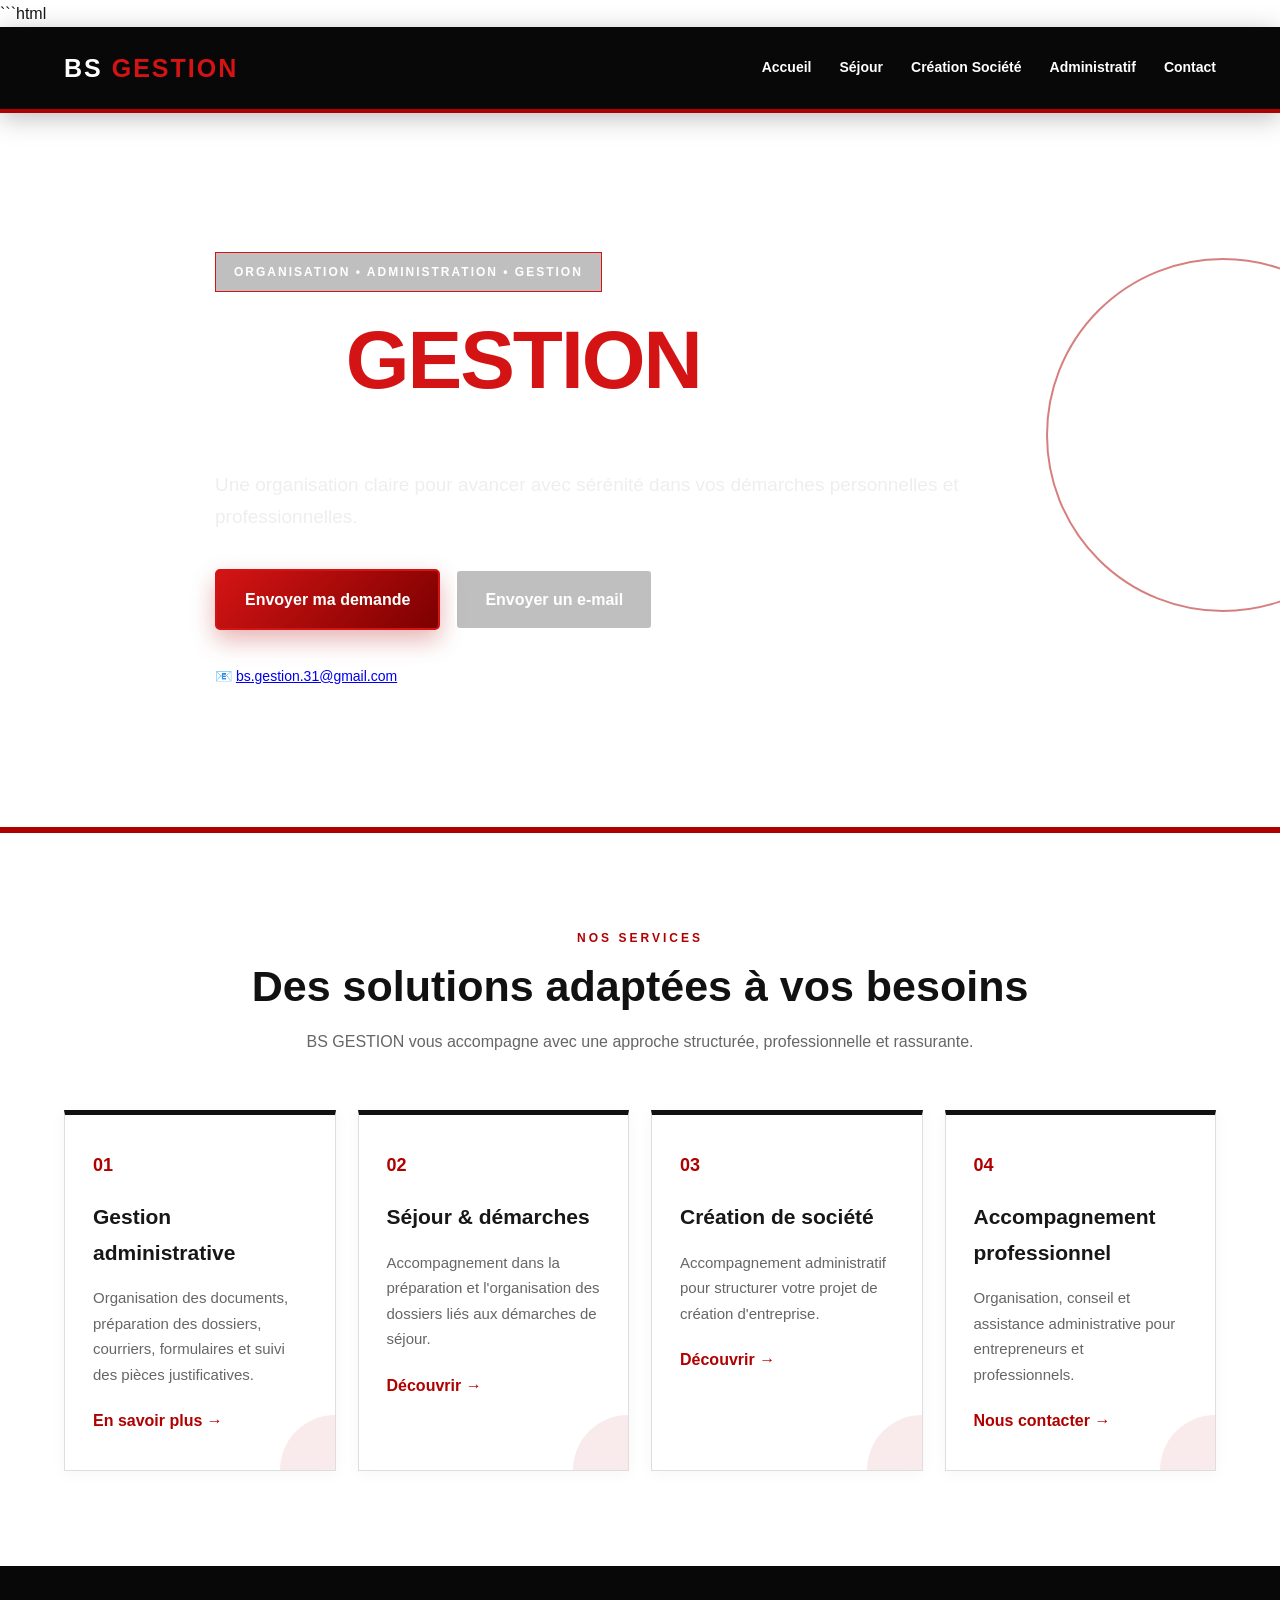
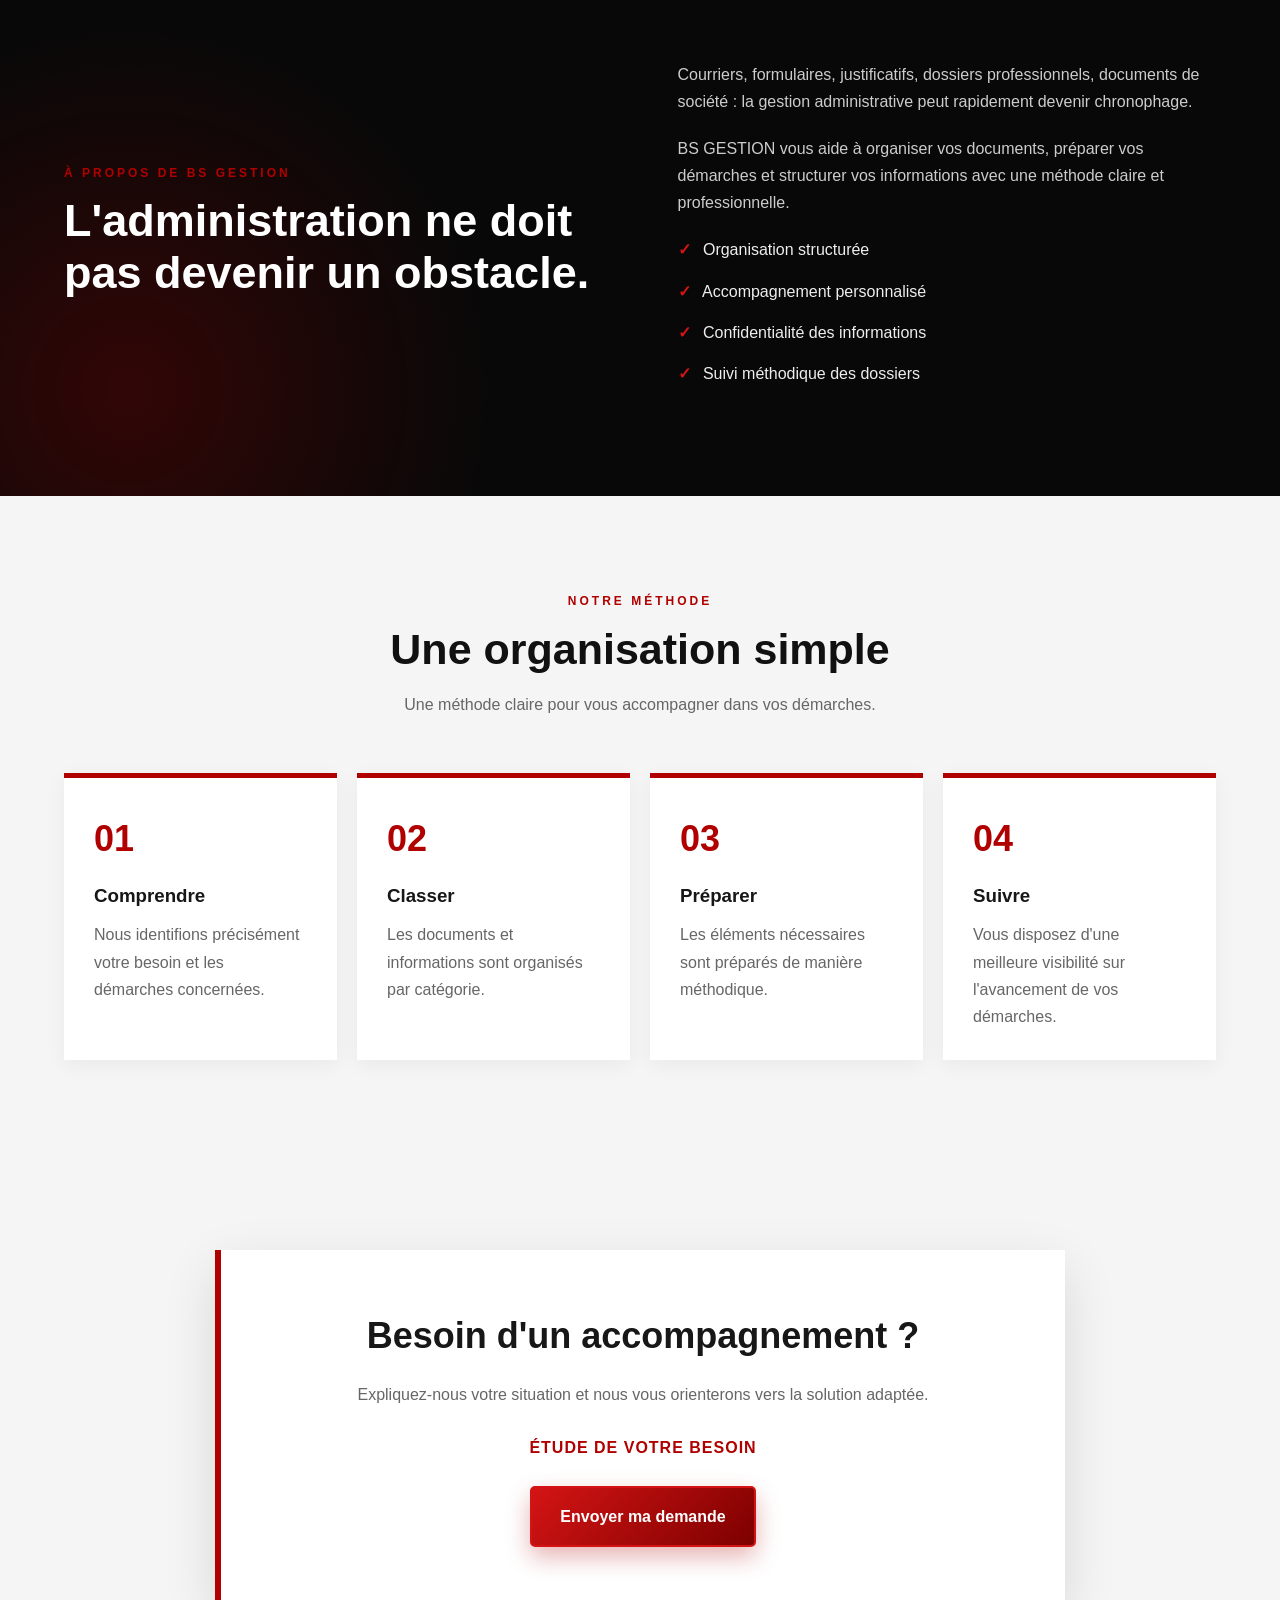
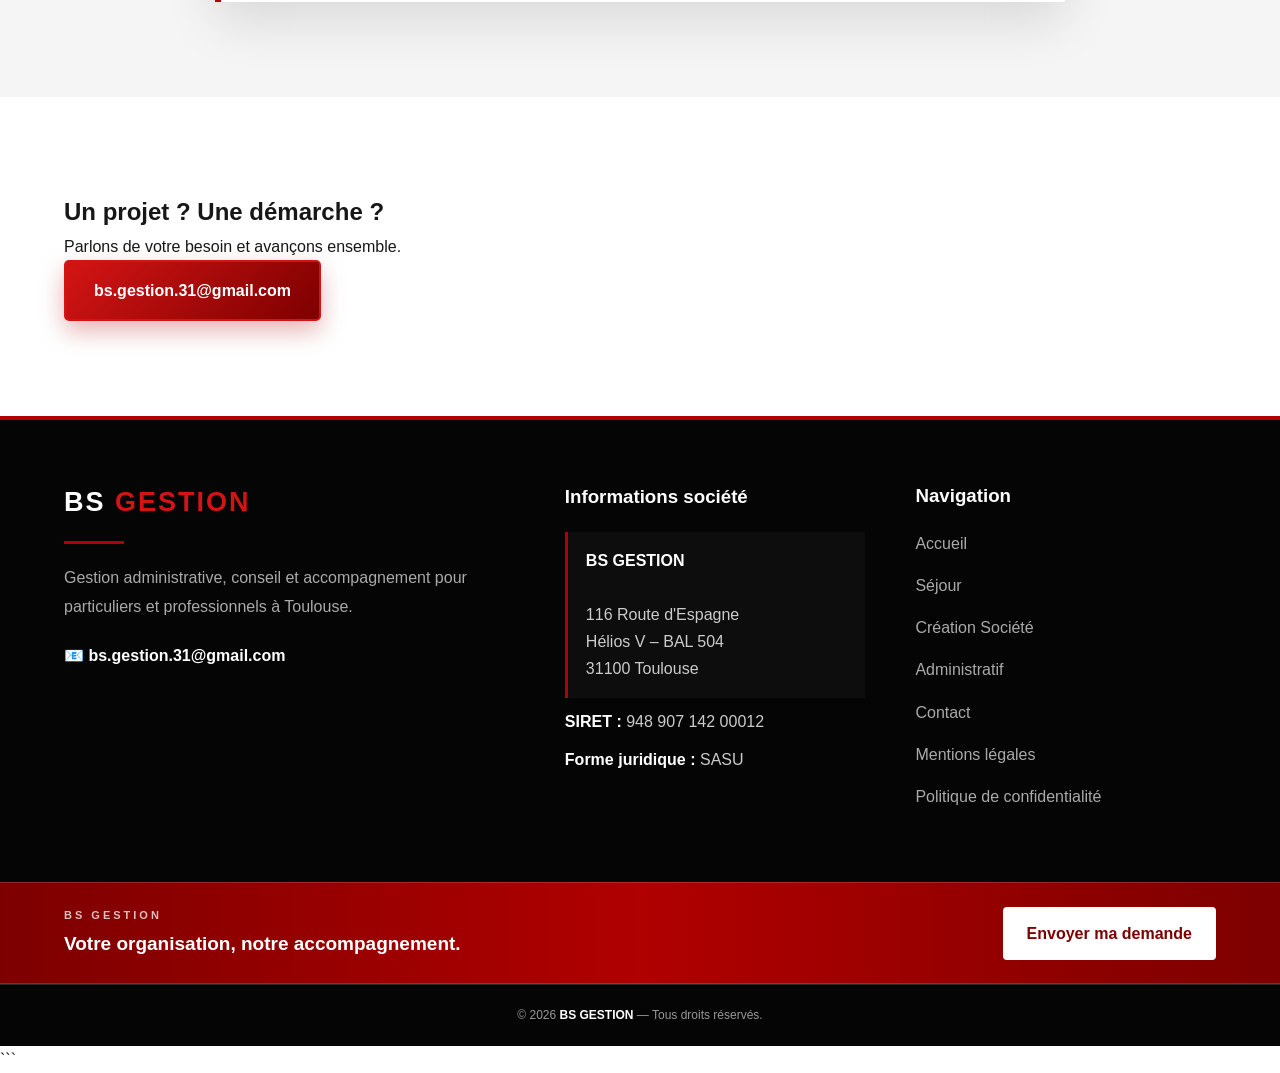
==== commit db99b3e3: "Update index.html" ====
--- a/index.html
+++ b/index.html
@@ -1,270 +1,469 @@
+```html
 <!DOCTYPE html>
-
 <html lang="fr">
 
 <head>
 
-```
-<meta charset="UTF-8">
-
-<meta name="viewport" content="width=device-width, initial-scale=1.0">
-
-<!-- Vérification Google Search Console -->
-<meta name="google-site-verification" content="nIFYZLY8k1V9UsveYBv7grHMnG36aGlD_nrbFQLih6I">
-
-<title>BS GESTION | Gestion administrative, conseil et accompagnement à Toulouse</title>
-
-<meta name="description"
-      content="BS GESTION accompagne particuliers et professionnels à Toulouse dans leurs démarches administratives, dossiers de séjour, création de société et organisation professionnelle.">
-
-<meta name="robots" content="index, follow">
-
-<meta name="author" content="BS GESTION">
-
-<link rel="canonical"
-      href="https://brahimsamirasb-creator.github.io/bs-gestion-site/">
-
-<link rel="stylesheet" href="style.css">
-```
+    <meta charset="UTF-8">
+
+    <meta name="viewport"
+          content="width=device-width, initial-scale=1.0">
+
+    <!-- =====================================================
+         GOOGLE SEARCH CONSOLE
+    ====================================================== -->
+
+    <meta name="google-site-verification"
+          content="XqsaCLgDyK7hN-AIZ7C89sVSoLpAgjChOkgFte1HcQg">
+
+
+    <!-- =====================================================
+         SEO PRINCIPAL
+    ====================================================== -->
+
+    <title>
+        BS GESTION | Gestion administrative, conseil et accompagnement à Toulouse
+    </title>
+
+    <meta name="description"
+          content="BS GESTION accompagne particuliers et professionnels à Toulouse dans leurs démarches administratives, dossiers de séjour, création de société et organisation professionnelle.">
+
+    <meta name="keywords"
+          content="BS GESTION, gestion administrative Toulouse, accompagnement administratif Toulouse, création société Toulouse, démarches administratives Toulouse, dossier séjour Toulouse, conseil administratif">
+
+    <meta name="robots"
+          content="index, follow">
+
+    <meta name="author"
+          content="BS GESTION">
+
+
+    <!-- =====================================================
+         URL OFFICIELLE
+    ====================================================== -->
+
+    <link rel="canonical"
+          href="https://www.bsgestion.fr/">
+
+
+    <!-- =====================================================
+         COULEUR NAVIGATEUR
+    ====================================================== -->
+
+    <meta name="theme-color"
+          content="#111111">
+
+
+    <!-- =====================================================
+         OPEN GRAPH — FACEBOOK / WHATSAPP / LINKEDIN
+    ====================================================== -->
+
+    <meta property="og:type"
+          content="website">
+
+    <meta property="og:locale"
+          content="fr_FR">
+
+    <meta property="og:site_name"
+          content="BS GESTION">
+
+    <meta property="og:title"
+          content="BS GESTION | Gestion administrative et accompagnement à Toulouse">
+
+    <meta property="og:description"
+          content="BS GESTION accompagne particuliers et professionnels dans leurs démarches administratives, dossiers de séjour, création de société et organisation professionnelle à Toulouse.">
+
+    <meta property="og:url"
+          content="https://www.bsgestion.fr/">
+
+    <!--
+    Si vous avez une image Open Graph dédiée,
+    vous pourrez ajouter ici :
+
+    <meta property="og:image"
+          content="https://www.bsgestion.fr/images/bs-gestion-og.jpg">
+    -->
+
+
+    <!-- =====================================================
+         TWITTER / X
+    ====================================================== -->
+
+    <meta name="twitter:card"
+          content="summary_large_image">
+
+    <meta name="twitter:title"
+          content="BS GESTION | Gestion administrative à Toulouse">
+
+    <meta name="twitter:description"
+          content="Gestion administrative, conseil et accompagnement pour particuliers et professionnels à Toulouse.">
+
+
+    <!-- =====================================================
+         FAVICON
+    ====================================================== -->
+
+    <link rel="icon"
+          href="favicon.ico"
+          type="image/x-icon">
+
+
+    <!-- =====================================================
+         FEUILLE DE STYLE
+    ====================================================== -->
+
+    <link rel="stylesheet"
+          href="style.css">
+
+
+    <!-- =====================================================
+         DONNÉES STRUCTURÉES GOOGLE
+    ====================================================== -->
+
+    <script type="application/ld+json">
+    {
+        "@context": "https://schema.org",
+        "@type": "ProfessionalService",
+        "name": "BS GESTION",
+        "url": "https://www.bsgestion.fr/",
+        "email": "bs.gestion.31@gmail.com",
+        "description": "BS GESTION accompagne les particuliers et professionnels dans leurs démarches administratives, dossiers de séjour, création de société et organisation professionnelle.",
+        "address": {
+            "@type": "PostalAddress",
+            "streetAddress": "116 Route d'Espagne, Hélios V, BAL 504",
+            "postalCode": "31100",
+            "addressLocality": "Toulouse",
+            "addressCountry": "FR"
+        },
+        "areaServed": {
+            "@type": "City",
+            "name": "Toulouse"
+        }
+    }
+    </script>
 
 </head>
 
+
 <body>
+
 
 <!-- =========================================================
      HEADER
 ========================================================= -->
 
-<header>
-
-```
-<div class="container navbar">
-
-    <a href="index.html" class="logo">
-        BS <span>GESTION</span>
-    </a>
-
-    <div class="menu"
-         onclick="toggleMenu()"
-         aria-label="Ouvrir le menu"
-         role="button"
-         tabindex="0">
-        ☰
+<header class="site-header">
+
+    <div class="container navbar">
+
+        <a href="index.html"
+           class="logo"
+           aria-label="BS GESTION - Accueil">
+
+            BS <span>GESTION</span>
+
+        </a>
+
+
+        <div class="menu"
+             onclick="toggleMenu()"
+             aria-label="Ouvrir le menu"
+             role="button"
+             tabindex="0">
+
+            ☰
+
+        </div>
+
+
+        <nav id="mainNav"
+             aria-label="Navigation principale">
+
+            <a href="index.html">
+                Accueil
+            </a>
+
+            <a href="sejour.html">
+                Séjour
+            </a>
+
+            <a href="creation-societe.html">
+                Création Société
+            </a>
+
+            <a href="administratif.html">
+                Administratif
+            </a>
+
+            <a href="contact.html">
+                Contact
+            </a>
+
+        </nav>
+
     </div>
 
-    <nav id="mainNav">
-
-        <a href="index.html">Accueil</a>
-
-        <a href="sejour.html">
-            Séjour
-        </a>
-
-        <a href="creation-societe.html">
-            Création Société
-        </a>
-
-        <a href="administratif.html">
-            Administratif
-        </a>
-
-        <a href="contact.html">
-            Contact
-        </a>
-
-    </nav>
-
-</div>
-```
-
 </header>
 
-<!-- =========================================================
-     CONTENU PRINCIPAL
-========================================================= -->
-
-<main>
+
 
 <!-- =========================================================
      HERO
 ========================================================= -->
 
-<section class="hero photo-home">
-
-```
-<div class="container hero-content">
-
-    <div class="badge">
-        ORGANISATION • ADMINISTRATION • GESTION
+<main>
+
+<section class="hero">
+
+    <div class="container hero-content">
+
+
+        <div class="badge">
+
+            ORGANISATION • ADMINISTRATION • GESTION
+
+        </div>
+
+
+        <h1>
+
+            BS <span>GESTION</span>
+
+        </h1>
+
+
+        <p>
+
+            Gestion administrative, conseil et accompagnement
+            à Toulouse.
+
+        </p>
+
+
+        <p>
+
+            Une organisation claire pour avancer avec sérénité
+            dans vos démarches personnelles et professionnelles.
+
+        </p>
+
+
+        <div class="buttons">
+
+            <a href="contact.html"
+               class="btn btn-red">
+
+                Envoyer ma demande
+
+            </a>
+
+
+            <a href="mailto:bs.gestion.31@gmail.com"
+               class="btn btn-outline">
+
+                Envoyer un e-mail
+
+            </a>
+
+        </div>
+
+
+        <div class="hero-contact">
+
+            📧
+            <a href="mailto:bs.gestion.31@gmail.com">
+                bs.gestion.31@gmail.com
+            </a>
+
+        </div>
+
     </div>
 
-    <h1>
-        BS <span>GESTION</span>
-    </h1>
-
-    <p>
-        Gestion administrative, conseil et accompagnement à Toulouse.
-    </p>
-
-    <p>
-        Une organisation claire pour avancer avec sérénité
-        dans vos démarches personnelles et professionnelles.
-    </p>
-
-    <div class="buttons">
-
-        <a href="contact.html"
-           class="btn btn-red">
-            Envoyer ma demande
-        </a>
-
-        <a href="mailto:bs.gestion.31@gmail.com"
-           class="btn btn-outline">
-            Envoyer un e-mail
-        </a>
-
-    </div>
-
-    <div class="hero-contact">
-        📧 bs.gestion.31@gmail.com
-    </div>
-
-</div>
-```
-
 </section>
+
+
 
 <!-- =========================================================
      SERVICES
 ========================================================= -->
 
-<section class="services" id="services">
-
-```
-<div class="container">
-
-    <div class="section-title">
-
-        <div class="section-label">
-            NOS SERVICES
-        </div>
-
-        <h2>
-            Des solutions adaptées à vos besoins
-        </h2>
-
-        <p>
-            BS GESTION vous accompagne avec une approche
-            structurée, professionnelle et rassurante.
-        </p>
+<section class="services">
+
+    <div class="container">
+
+
+        <div class="section-title">
+
+            <div class="section-label">
+
+                NOS SERVICES
+
+            </div>
+
+
+            <h2>
+
+                Des solutions adaptées à vos besoins
+
+            </h2>
+
+
+            <p>
+
+                BS GESTION vous accompagne avec une approche
+                structurée, professionnelle et rassurante.
+
+            </p>
+
+        </div>
+
+
+
+        <div class="services-grid">
+
+
+            <!-- SERVICE 01 -->
+
+            <article class="card">
+
+                <div class="card-number">
+                    01
+                </div>
+
+
+                <h3>
+
+                    Gestion administrative
+
+                </h3>
+
+
+                <p>
+
+                    Organisation des documents, préparation des dossiers,
+                    courriers, formulaires et suivi des pièces justificatives.
+
+                </p>
+
+
+                <a href="administratif.html">
+
+                    En savoir plus →
+
+                </a>
+
+            </article>
+
+
+
+            <!-- SERVICE 02 -->
+
+            <article class="card">
+
+                <div class="card-number">
+                    02
+                </div>
+
+
+                <h3>
+
+                    Séjour & démarches
+
+                </h3>
+
+
+                <p>
+
+                    Accompagnement dans la préparation et l'organisation
+                    des dossiers liés aux démarches de séjour.
+
+                </p>
+
+
+                <a href="sejour.html">
+
+                    Découvrir →
+
+                </a>
+
+            </article>
+
+
+
+            <!-- SERVICE 03 -->
+
+            <article class="card">
+
+                <div class="card-number">
+                    03
+                </div>
+
+
+                <h3>
+
+                    Création de société
+
+                </h3>
+
+
+                <p>
+
+                    Accompagnement administratif pour structurer
+                    votre projet de création d'entreprise.
+
+                </p>
+
+
+                <a href="creation-societe.html">
+
+                    Découvrir →
+
+                </a>
+
+            </article>
+
+
+
+            <!-- SERVICE 04 -->
+
+            <article class="card">
+
+                <div class="card-number">
+                    04
+                </div>
+
+
+                <h3>
+
+                    Accompagnement professionnel
+
+                </h3>
+
+
+                <p>
+
+                    Organisation, conseil et assistance administrative
+                    pour entrepreneurs et professionnels.
+
+                </p>
+
+
+                <a href="contact.html">
+
+                    Nous contacter →
+
+                </a>
+
+            </article>
+
+
+        </div>
 
     </div>
 
-
-    <div class="services-grid">
-
-
-        <!-- SERVICE 01 -->
-
-        <article class="card">
-
-            <div class="card-number">
-                01
-            </div>
-
-            <h3>
-                Gestion administrative
-            </h3>
-
-            <p>
-                Organisation des documents, préparation des dossiers,
-                courriers, formulaires et suivi des pièces justificatives.
-            </p>
-
-            <a href="administratif.html">
-                En savoir plus →
-            </a>
-
-        </article>
-
-
-        <!-- SERVICE 02 -->
-
-        <article class="card">
-
-            <div class="card-number">
-                02
-            </div>
-
-            <h3>
-                Séjour & démarches
-            </h3>
-
-            <p>
-                Accompagnement dans la préparation et l'organisation
-                des dossiers liés aux démarches de séjour.
-            </p>
-
-            <a href="sejour.html">
-                Découvrir →
-            </a>
-
-        </article>
-
-
-        <!-- SERVICE 03 -->
-
-        <article class="card">
-
-            <div class="card-number">
-                03
-            </div>
-
-            <h3>
-                Création de société
-            </h3>
-
-            <p>
-                Accompagnement administratif pour structurer
-                votre projet de création d'entreprise.
-            </p>
-
-            <a href="creation-societe.html">
-                Découvrir →
-            </a>
-
-        </article>
-
-
-        <!-- SERVICE 04 -->
-
-        <article class="card">
-
-            <div class="card-number">
-                04
-            </div>
-
-            <h3>
-                Accompagnement professionnel
-            </h3>
-
-            <p>
-                Organisation, conseil et assistance administrative
-                pour entrepreneurs et professionnels.
-            </p>
-
-            <a href="contact.html">
-                Nous contacter →
-            </a>
-
-        </article>
-
-    </div>
-
-</div>
-```
-
 </section>
+
+
 
 <!-- =========================================================
      À PROPOS
@@ -272,67 +471,97 @@
 
 <section class="about">
 
-```
-<div class="container about-grid">
-
-    <div>
-
-        <div class="section-label">
-            À PROPOS DE BS GESTION
-        </div>
-
-        <h2>
-            L'administration ne doit pas devenir un obstacle.
-        </h2>
+    <div class="container about-grid">
+
+
+        <div>
+
+            <div class="section-label">
+
+                À PROPOS DE BS GESTION
+
+            </div>
+
+
+            <h2>
+
+                L'administration ne doit pas devenir un obstacle.
+
+            </h2>
+
+        </div>
+
+
+
+        <div>
+
+            <p>
+
+                Courriers, formulaires, justificatifs, dossiers
+                professionnels, documents de société : la gestion
+                administrative peut rapidement devenir chronophage.
+
+            </p>
+
+
+            <p>
+
+                BS GESTION vous aide à organiser vos documents,
+                préparer vos démarches et structurer vos informations
+                avec une méthode claire et professionnelle.
+
+            </p>
+
+
+
+            <div class="checks">
+
+
+                <div>
+
+                    <span>✓</span>
+
+                    Organisation structurée
+
+                </div>
+
+
+                <div>
+
+                    <span>✓</span>
+
+                    Accompagnement personnalisé
+
+                </div>
+
+
+                <div>
+
+                    <span>✓</span>
+
+                    Confidentialité des informations
+
+                </div>
+
+
+                <div>
+
+                    <span>✓</span>
+
+                    Suivi méthodique des dossiers
+
+                </div>
+
+
+            </div>
+
+        </div>
 
     </div>
 
-
-    <div>
-
-        <p>
-            Courriers, formulaires, justificatifs, dossiers
-            professionnels, documents de société : la gestion
-            administrative peut rapidement devenir chronophage.
-        </p>
-
-        <p>
-            BS GESTION vous aide à organiser vos documents,
-            préparer vos démarches et structurer vos informations
-            avec une méthode claire et professionnelle.
-        </p>
-
-
-        <div class="checks">
-
-            <div>
-                <span>✓</span>
-                Organisation structurée
-            </div>
-
-            <div>
-                <span>✓</span>
-                Accompagnement personnalisé
-            </div>
-
-            <div>
-                <span>✓</span>
-                Confidentialité des informations
-            </div>
-
-            <div>
-                <span>✓</span>
-                Suivi méthodique des dossiers
-            </div>
-
-        </div>
-
-    </div>
-
-</div>
-```
-
 </section>
+
+
 
 <!-- =========================================================
      MÉTHODE
@@ -340,172 +569,226 @@
 
 <section class="method">
 
-```
-<div class="container">
-
-    <div class="section-title">
-
-        <div class="section-label">
-            NOTRE MÉTHODE
-        </div>
+    <div class="container">
+
+
+        <div class="section-title">
+
+            <div class="section-label">
+
+                NOTRE MÉTHODE
+
+            </div>
+
+
+            <h2>
+
+                Une organisation simple
+
+            </h2>
+
+
+            <p>
+
+                Une méthode claire pour vous accompagner
+                dans vos démarches.
+
+            </p>
+
+        </div>
+
+
+
+        <div class="method-grid">
+
+
+            <div class="step">
+
+                <div class="step-number">
+                    01
+                </div>
+
+
+                <h3>
+                    Comprendre
+                </h3>
+
+
+                <p>
+
+                    Nous identifions précisément votre besoin
+                    et les démarches concernées.
+
+                </p>
+
+            </div>
+
+
+
+            <div class="step">
+
+                <div class="step-number">
+                    02
+                </div>
+
+
+                <h3>
+                    Classer
+                </h3>
+
+
+                <p>
+
+                    Les documents et informations sont organisés
+                    par catégorie.
+
+                </p>
+
+            </div>
+
+
+
+            <div class="step">
+
+                <div class="step-number">
+                    03
+                </div>
+
+
+                <h3>
+                    Préparer
+                </h3>
+
+
+                <p>
+
+                    Les éléments nécessaires sont préparés
+                    de manière méthodique.
+
+                </p>
+
+            </div>
+
+
+
+            <div class="step">
+
+                <div class="step-number">
+                    04
+                </div>
+
+
+                <h3>
+                    Suivre
+                </h3>
+
+
+                <p>
+
+                    Vous disposez d'une meilleure visibilité
+                    sur l'avancement de vos démarches.
+
+                </p>
+
+            </div>
+
+
+        </div>
+
+    </div>
+
+</section>
+
+
+
+<!-- =========================================================
+     APPEL À L'ACTION
+========================================================= -->
+
+<section class="devis">
+
+    <div class="container">
+
+
+        <div class="devis-box">
+
+
+            <h2>
+
+                Besoin d'un accompagnement ?
+
+            </h2>
+
+
+            <p>
+
+                Expliquez-nous votre situation et nous vous
+                orienterons vers la solution adaptée.
+
+            </p>
+
+
+            <div class="no-price">
+
+                ÉTUDE DE VOTRE BESOIN
+
+            </div>
+
+
+            <a href="contact.html"
+               class="btn btn-red">
+
+                Envoyer ma demande
+
+            </a>
+
+
+        </div>
+
+    </div>
+
+</section>
+
+
+
+<!-- =========================================================
+     CONTACT RAPIDE
+========================================================= -->
+
+<section class="contact-quick">
+
+    <div class="container">
+
 
         <h2>
-            Une organisation simple
+
+            Un projet ? Une démarche ?
+
         </h2>
 
+
         <p>
-            Une méthode claire pour vous accompagner
-            dans vos démarches.
+
+            Parlons de votre besoin et avançons ensemble.
+
         </p>
 
+
+        <a href="mailto:bs.gestion.31@gmail.com"
+           class="btn btn-red">
+
+            bs.gestion.31@gmail.com
+
+        </a>
+
     </div>
 
-
-    <div class="method-grid">
-
-
-        <div class="step">
-
-            <div class="step-number">
-                01
-            </div>
-
-            <h3>
-                Comprendre
-            </h3>
-
-            <p>
-                Nous identifions précisément votre besoin
-                et les démarches concernées.
-            </p>
-
-        </div>
-
-
-        <div class="step">
-
-            <div class="step-number">
-                02
-            </div>
-
-            <h3>
-                Classer
-            </h3>
-
-            <p>
-                Les documents et informations sont organisés
-                par catégorie.
-            </p>
-
-        </div>
-
-
-        <div class="step">
-
-            <div class="step-number">
-                03
-            </div>
-
-            <h3>
-                Préparer
-            </h3>
-
-            <p>
-                Les éléments nécessaires sont préparés
-                de manière méthodique.
-            </p>
-
-        </div>
-
-
-        <div class="step">
-
-            <div class="step-number">
-                04
-            </div>
-
-            <h3>
-                Suivre
-            </h3>
-
-            <p>
-                Vous disposez d'une meilleure visibilité
-                sur l'avancement de vos démarches.
-            </p>
-
-        </div>
-
-    </div>
-
-</div>
-```
-
 </section>
 
-<!-- =========================================================
-     BESOIN D'ACCOMPAGNEMENT
-========================================================= -->
-
-<section class="devis">
-
-```
-<div class="container">
-
-    <div class="devis-box">
-
-        <h2>
-            Besoin d'un accompagnement ?
-        </h2>
-
-        <p>
-            Expliquez-nous votre situation et nous vous
-            orienterons vers la solution adaptée.
-        </p>
-
-        <div class="no-price">
-            ÉTUDE DE VOTRE BESOIN
-        </div>
-
-        <a href="contact.html"
-           class="btn btn-red">
-            Envoyer ma demande
-        </a>
-
-    </div>
-
-</div>
-```
-
-</section>
-
-<!-- =========================================================
-     CTA
-========================================================= -->
-
-<section class="cta">
-
-```
-<div class="container">
-
-    <h2>
-        Un projet ? Une démarche ?
-    </h2>
-
-    <p>
-        Parlons de votre besoin et avançons ensemble.
-    </p>
-
-    <a href="mailto:bs.gestion.31@gmail.com"
-       class="btn btn-red">
-        bs.gestion.31@gmail.com
-    </a>
-
-</div>
-```
-
-</section>
 
 </main>
+
+
 
 <!-- =========================================================
      FOOTER
@@ -513,170 +796,255 @@
 
 <footer>
 
-```
-<div class="container footer-main">
-
-
-    <!-- =================================================
-         COLONNE 1 — BS GESTION
-    ================================================== -->
-
-    <div class="footer-brand">
-
-        <div class="footer-logo">
-            BS <span>GESTION</span>
-        </div>
-
-        <div class="footer-line"></div>
-
-        <p class="footer-description">
-            Gestion administrative, conseil et accompagnement
-            pour particuliers et professionnels à Toulouse.
-        </p>
-
-        <a href="mailto:bs.gestion.31@gmail.com"
-           class="footer-email">
-            📧 bs.gestion.31@gmail.com
-        </a>
+
+    <div class="container footer-main">
+
+
+        <!-- =================================================
+             COLONNE 1 — BS GESTION
+        ================================================== -->
+
+        <div class="footer-brand">
+
+
+            <div class="footer-logo">
+
+                BS <span>GESTION</span>
+
+            </div>
+
+
+            <div class="footer-line"></div>
+
+
+            <p class="footer-description">
+
+                Gestion administrative, conseil et accompagnement
+                pour particuliers et professionnels à Toulouse.
+
+            </p>
+
+
+            <a href="mailto:bs.gestion.31@gmail.com"
+               class="footer-email">
+
+                📧 bs.gestion.31@gmail.com
+
+            </a>
+
+
+        </div>
+
+
+
+        <!-- =================================================
+             COLONNE 2 — INFORMATIONS SOCIÉTÉ
+        ================================================== -->
+
+        <div class="footer-company">
+
+
+            <h3>
+
+                Informations société
+
+            </h3>
+
+
+            <div class="footer-address">
+
+
+                <strong>
+
+                    BS GESTION
+
+                </strong>
+
+
+                <br><br>
+
+
+                116 Route d'Espagne<br>
+
+                Hélios V – BAL 504<br>
+
+                31100 Toulouse
+
+
+            </div>
+
+
+            <p class="footer-siret">
+
+                <strong>
+
+                    SIRET :
+
+                </strong>
+
+                948 907 142 00012
+
+            </p>
+
+
+            <p>
+
+                <strong>
+
+                    Forme juridique :
+
+                </strong>
+
+                SASU
+
+            </p>
+
+
+        </div>
+
+
+
+        <!-- =================================================
+             COLONNE 3 — NAVIGATION
+        ================================================== -->
+
+        <div class="footer-navigation">
+
+
+            <h3>
+
+                Navigation
+
+            </h3>
+
+
+            <a href="index.html">
+
+                Accueil
+
+            </a>
+
+
+            <a href="sejour.html">
+
+                Séjour
+
+            </a>
+
+
+            <a href="creation-societe.html">
+
+                Création Société
+
+            </a>
+
+
+            <a href="administratif.html">
+
+                Administratif
+
+            </a>
+
+
+            <a href="contact.html">
+
+                Contact
+
+            </a>
+
+
+            <a href="mentions-legales.html">
+
+                Mentions légales
+
+            </a>
+
+
+            <a href="politique-confidentialite.html">
+
+                Politique de confidentialité
+
+            </a>
+
+
+        </div>
+
 
     </div>
 
 
-    <!-- =================================================
-         COLONNE 2 — INFORMATIONS SOCIÉTÉ
-    ================================================== -->
-
-    <div class="footer-company">
-
-        <h3>
-            Informations société
-        </h3>
-
-        <div class="footer-address">
+
+    <!-- =====================================================
+         BLOC PRINCIPAL BS GESTION
+    ====================================================== -->
+
+    <div class="footer-highlight">
+
+
+        <div class="container footer-highlight-inner">
+
+
+            <div>
+
+
+                <span class="footer-highlight-label">
+
+                    BS GESTION
+
+                </span>
+
+
+                <strong>
+
+                    Votre organisation, notre accompagnement.
+
+                </strong>
+
+
+            </div>
+
+
+            <a href="contact.html"
+               class="footer-contact-btn">
+
+                Envoyer ma demande
+
+            </a>
+
+
+        </div>
+
+    </div>
+
+
+
+    <!-- =====================================================
+         BAS DU FOOTER
+    ====================================================== -->
+
+    <div class="footer-bottom">
+
+
+        <div class="container">
+
+
+            © 2026
 
             <strong>
                 BS GESTION
             </strong>
 
-            <br><br>
-
-            116 Route d'Espagne<br>
-            Hélios V – BAL 504<br>
-            31100 Toulouse
-
-        </div>
-
-        <p class="footer-siret">
-
-            <strong>
-                SIRET :
-            </strong>
-
-            948 907 142 00012
-
-        </p>
-
-        <p>
-            <strong>
-                Forme juridique :
-            </strong>
-            SASU
-        </p>
+            — Tous droits réservés.
+
+
+        </div>
 
     </div>
 
 
-    <!-- =================================================
-         COLONNE 3 — NAVIGATION
-    ================================================== -->
-
-    <div class="footer-navigation">
-
-        <h3>
-            Navigation
-        </h3>
-
-        <a href="index.html">
-            Accueil
-        </a>
-
-        <a href="sejour.html">
-            Séjour
-        </a>
-
-        <a href="creation-societe.html">
-            Création Société
-        </a>
-
-        <a href="administratif.html">
-            Administratif
-        </a>
-
-        <a href="contact.html">
-            Contact
-        </a>
-
-        <a href="mentions-legales.html">
-            Mentions légales
-        </a>
-
-        <a href="politique-confidentialite.html">
-            Politique de confidentialité
-        </a>
-
-    </div>
-
-</div>
-
-
-<!-- =====================================================
-     BLOC PRINCIPAL BS GESTION
-====================================================== -->
-
-<div class="footer-highlight">
-
-    <div class="container footer-highlight-inner">
-
-        <div>
-
-            <span class="footer-highlight-label">
-                BS GESTION
-            </span>
-
-            <strong>
-                Votre organisation, notre accompagnement.
-            </strong>
-
-        </div>
-
-        <a href="contact.html"
-           class="footer-contact-btn">
-            Envoyer ma demande
-        </a>
-
-    </div>
-
-</div>
-
-
-<!-- =====================================================
-     BAS DU FOOTER
-====================================================== -->
-
-<div class="footer-bottom">
-
-    <div class="container">
-
-        © 2026
-        <strong>BS GESTION</strong>
-        — Tous droits réservés.
-
-    </div>
-
-</div>
-```
-
 </footer>
+
+
 
 <!-- =========================================================
      JAVASCRIPT
@@ -684,6 +1052,8 @@
 
 <script src="script.js"></script>
 
+
 </body>
 
 </html>
+```
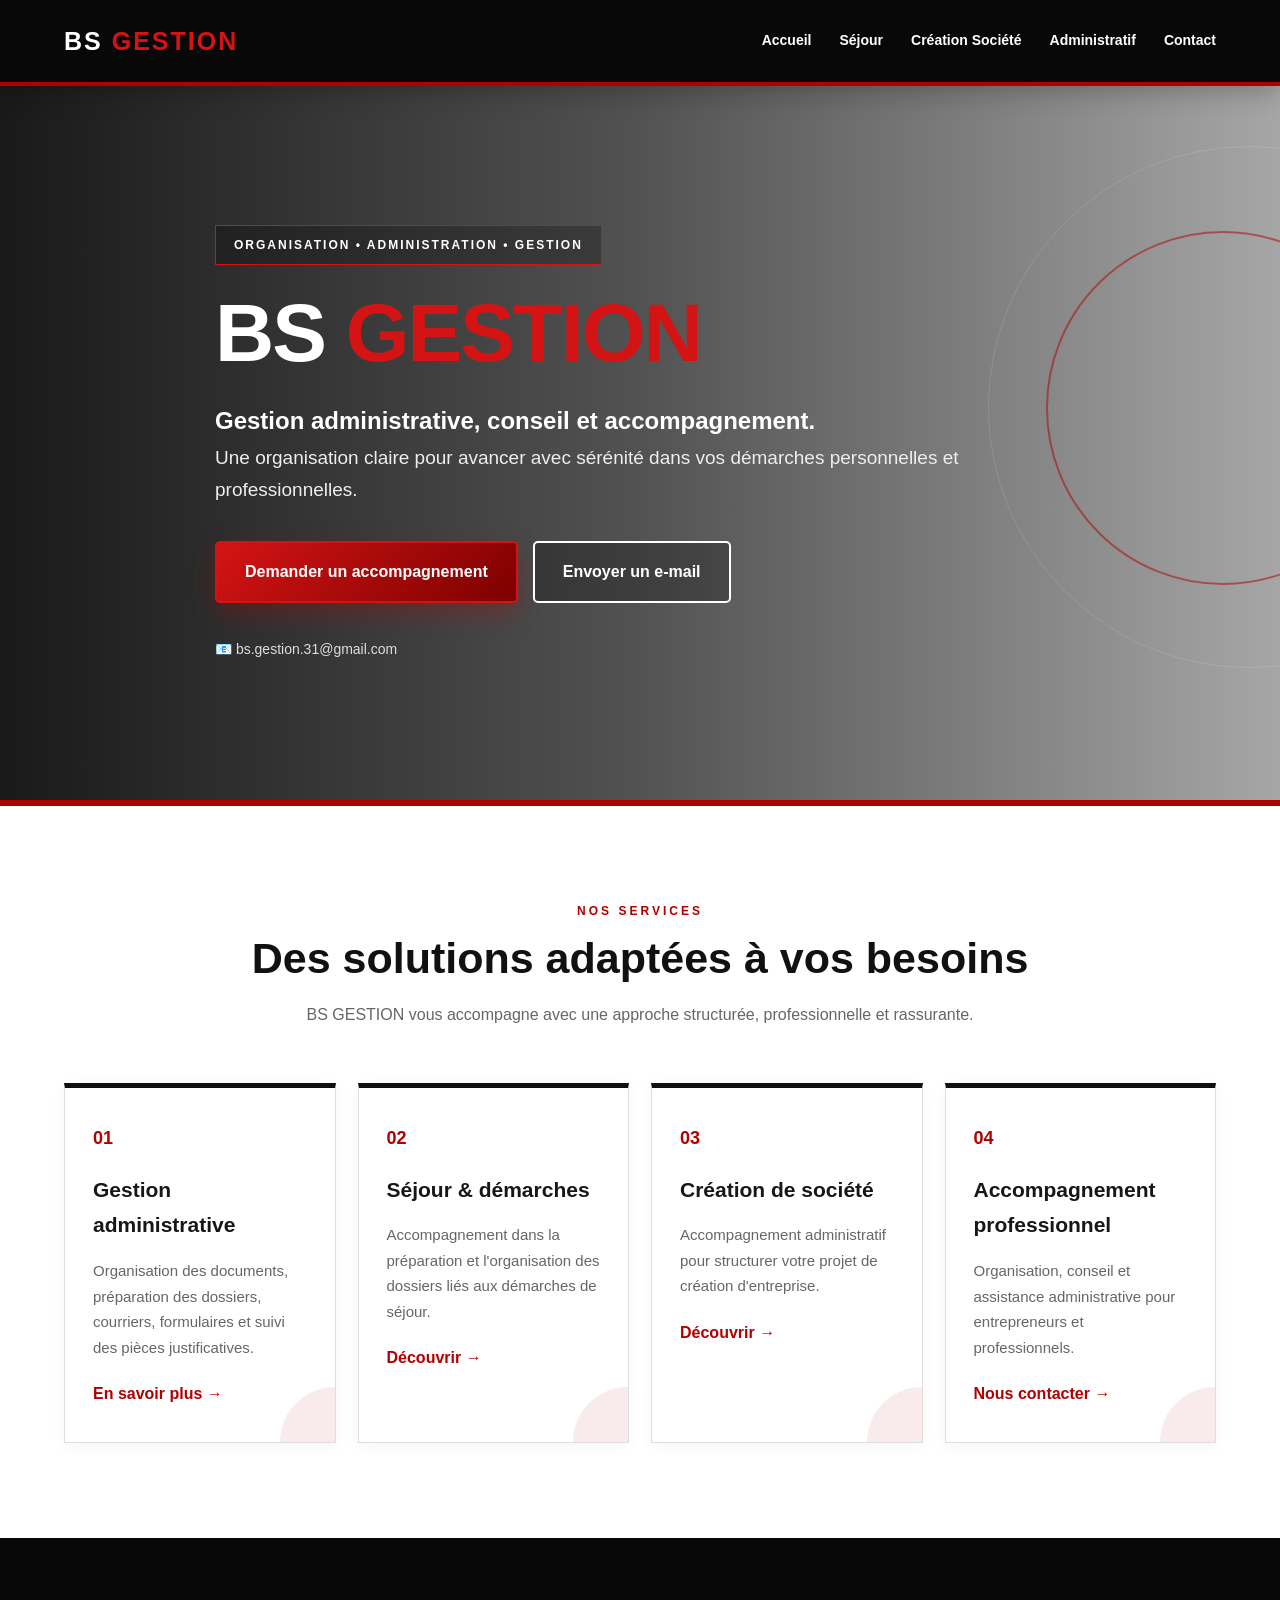
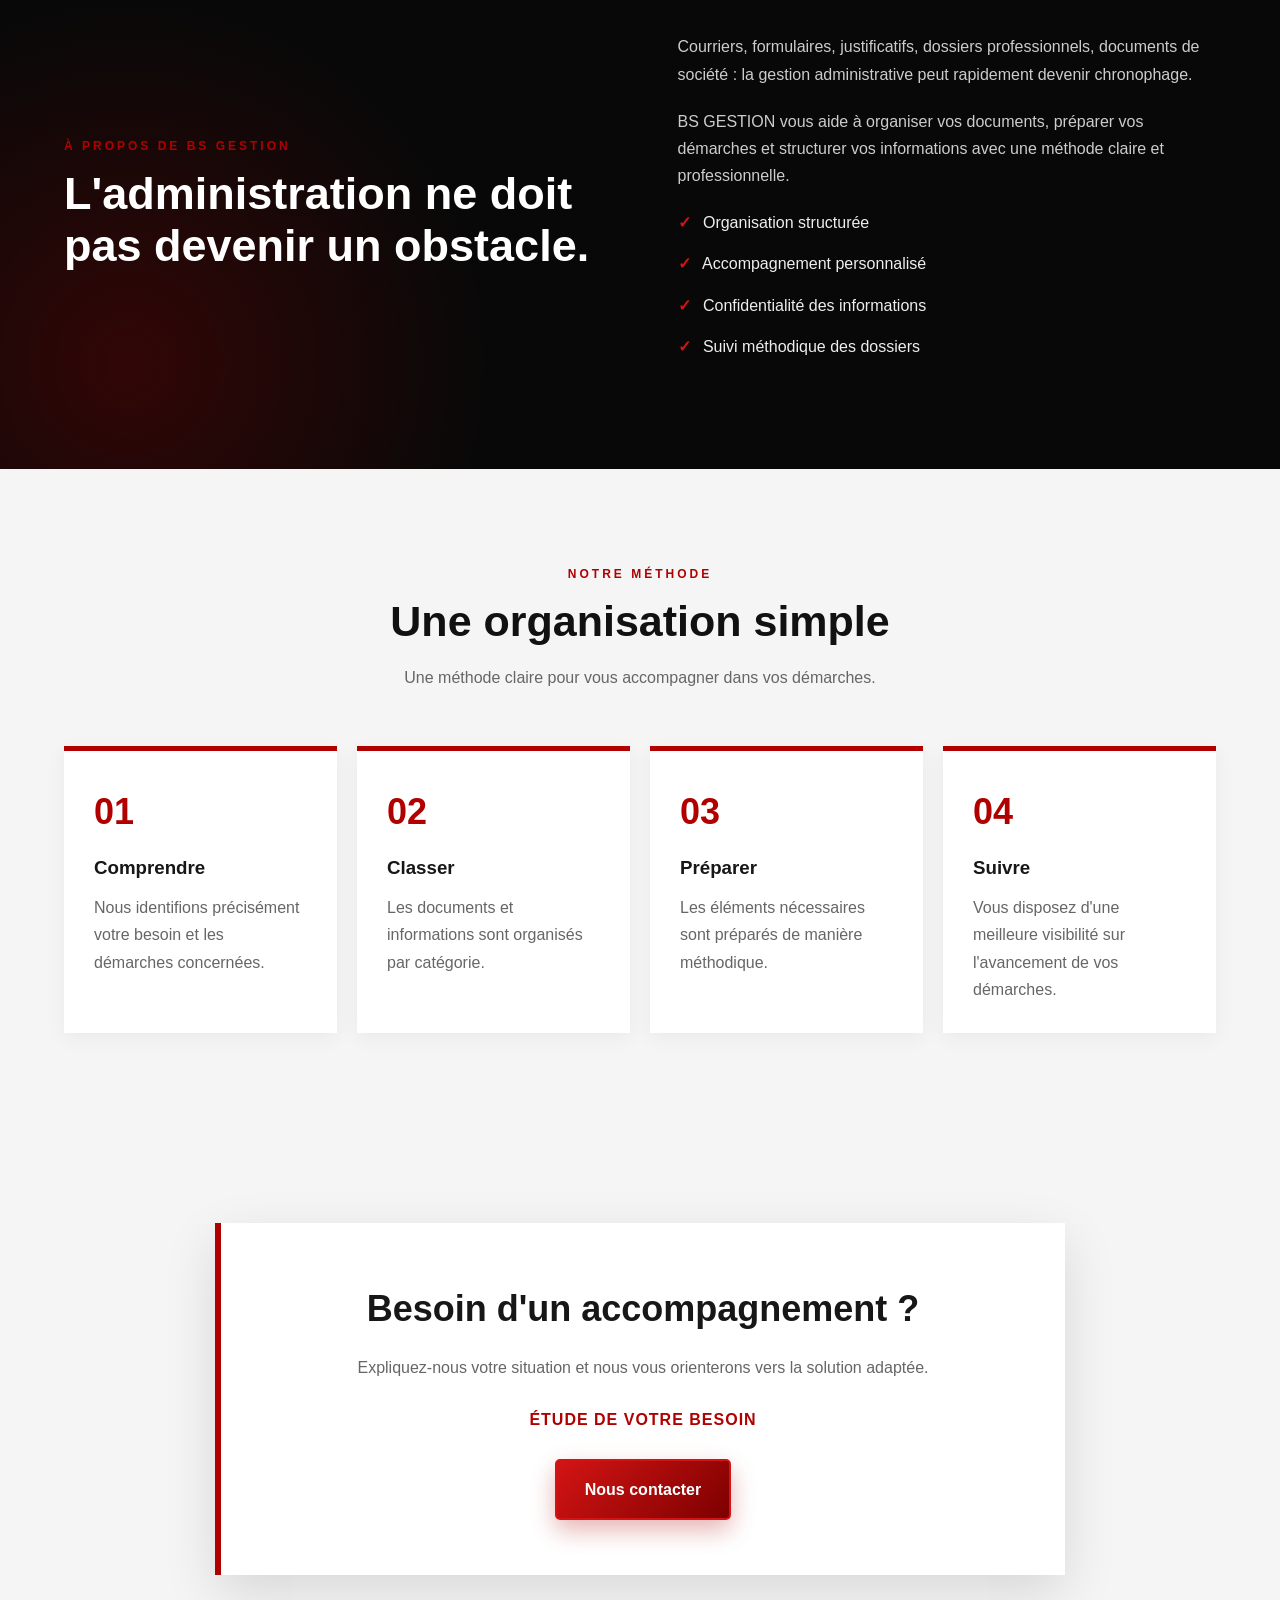
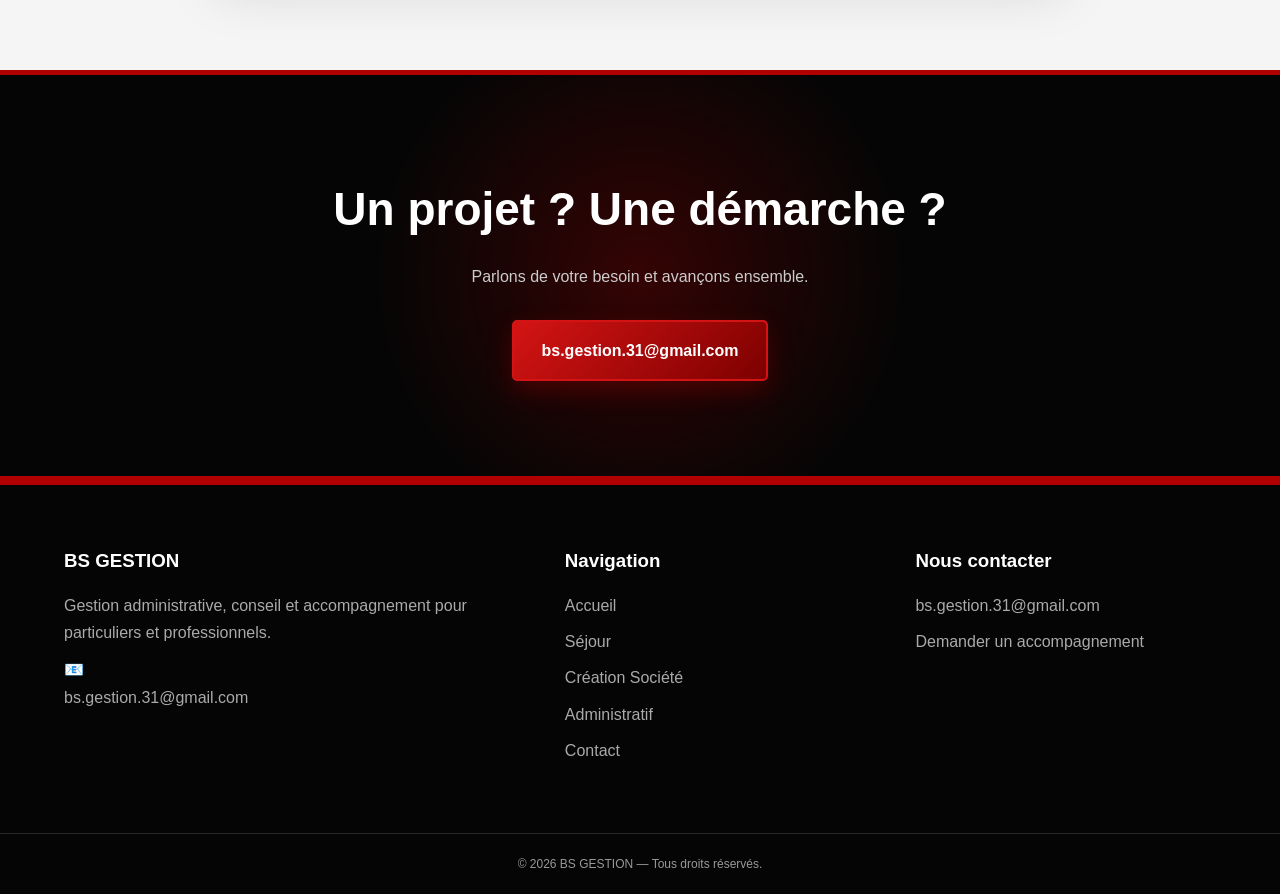
==== commit 4d9eb235: "Restore previous working BS GESTION homepage" ====
--- a/index.html
+++ b/index.html
@@ -1,1059 +1,81 @@
-```html
 <!DOCTYPE html>
 <html lang="fr">
-
 <head>
-
     <meta charset="UTF-8">
-
-    <meta name="viewport"
-          content="width=device-width, initial-scale=1.0">
-
-    <!-- =====================================================
-         GOOGLE SEARCH CONSOLE
-    ====================================================== -->
-
-    <meta name="google-site-verification"
-          content="XqsaCLgDyK7hN-AIZ7C89sVSoLpAgjChOkgFte1HcQg">
-
-
-    <!-- =====================================================
-         SEO PRINCIPAL
-    ====================================================== -->
-
-    <title>
-        BS GESTION | Gestion administrative, conseil et accompagnement à Toulouse
-    </title>
-
-    <meta name="description"
-          content="BS GESTION accompagne particuliers et professionnels à Toulouse dans leurs démarches administratives, dossiers de séjour, création de société et organisation professionnelle.">
-
-    <meta name="keywords"
-          content="BS GESTION, gestion administrative Toulouse, accompagnement administratif Toulouse, création société Toulouse, démarches administratives Toulouse, dossier séjour Toulouse, conseil administratif">
-
-    <meta name="robots"
-          content="index, follow">
-
-    <meta name="author"
-          content="BS GESTION">
-
-
-    <!-- =====================================================
-         URL OFFICIELLE
-    ====================================================== -->
-
-    <link rel="canonical"
-          href="https://www.bsgestion.fr/">
-
-
-    <!-- =====================================================
-         COULEUR NAVIGATEUR
-    ====================================================== -->
-
-    <meta name="theme-color"
-          content="#111111">
-
-
-    <!-- =====================================================
-         OPEN GRAPH — FACEBOOK / WHATSAPP / LINKEDIN
-    ====================================================== -->
-
-    <meta property="og:type"
-          content="website">
-
-    <meta property="og:locale"
-          content="fr_FR">
-
-    <meta property="og:site_name"
-          content="BS GESTION">
-
-    <meta property="og:title"
-          content="BS GESTION | Gestion administrative et accompagnement à Toulouse">
-
-    <meta property="og:description"
-          content="BS GESTION accompagne particuliers et professionnels dans leurs démarches administratives, dossiers de séjour, création de société et organisation professionnelle à Toulouse.">
-
-    <meta property="og:url"
-          content="https://www.bsgestion.fr/">
-
-    <!--
-    Si vous avez une image Open Graph dédiée,
-    vous pourrez ajouter ici :
-
-    <meta property="og:image"
-          content="https://www.bsgestion.fr/images/bs-gestion-og.jpg">
-    -->
-
-
-    <!-- =====================================================
-         TWITTER / X
-    ====================================================== -->
-
-    <meta name="twitter:card"
-          content="summary_large_image">
-
-    <meta name="twitter:title"
-          content="BS GESTION | Gestion administrative à Toulouse">
-
-    <meta name="twitter:description"
-          content="Gestion administrative, conseil et accompagnement pour particuliers et professionnels à Toulouse.">
-
-
-    <!-- =====================================================
-         FAVICON
-    ====================================================== -->
-
-    <link rel="icon"
-          href="favicon.ico"
-          type="image/x-icon">
-
-
-    <!-- =====================================================
-         FEUILLE DE STYLE
-    ====================================================== -->
-
-    <link rel="stylesheet"
-          href="style.css">
-
-
-    <!-- =====================================================
-         DONNÉES STRUCTURÉES GOOGLE
-    ====================================================== -->
-
-    <script type="application/ld+json">
-    {
-        "@context": "https://schema.org",
-        "@type": "ProfessionalService",
-        "name": "BS GESTION",
-        "url": "https://www.bsgestion.fr/",
-        "email": "bs.gestion.31@gmail.com",
-        "description": "BS GESTION accompagne les particuliers et professionnels dans leurs démarches administratives, dossiers de séjour, création de société et organisation professionnelle.",
-        "address": {
-            "@type": "PostalAddress",
-            "streetAddress": "116 Route d'Espagne, Hélios V, BAL 504",
-            "postalCode": "31100",
-            "addressLocality": "Toulouse",
-            "addressCountry": "FR"
-        },
-        "areaServed": {
-            "@type": "City",
-            "name": "Toulouse"
-        }
-    }
-    </script>
-
+    <meta name="viewport" content="width=device-width, initial-scale=1.0">
+    <title>BS GESTION | Gestion administrative, conseil et accompagnement</title>
+    <meta name="description" content="BS GESTION accompagne particuliers et professionnels dans leurs démarches administratives, projets professionnels, création de société et organisation documentaire.">
+    <link rel="stylesheet" href="style.css">
 </head>
-
-
 <body>
-
-
-<!-- =========================================================
-     HEADER
-========================================================= -->
-
-<header class="site-header">
-
+<header>
     <div class="container navbar">
-
-        <a href="index.html"
-           class="logo"
-           aria-label="BS GESTION - Accueil">
-
-            BS <span>GESTION</span>
-
-        </a>
-
-
-        <div class="menu"
-             onclick="toggleMenu()"
-             aria-label="Ouvrir le menu"
-             role="button"
-             tabindex="0">
-
-            ☰
-
+        <a href="index.html" class="logo">BS <span>GESTION</span></a>
+        <div class="menu" onclick="toggleMenu()">☰</div>
+        <nav id="mainNav">
+            <a href="index.html">Accueil</a>
+            <a href="sejour.html">Séjour</a>
+            <a href="creation-societe.html">Création Société</a>
+            <a href="administratif.html">Administratif</a>
+            <a href="contact.html">Contact</a>
+        </nav>
+    </div>
+</header>
+<main>
+<section class="hero photo-home">
+    <div class="container hero-content">
+        <div class="badge">ORGANISATION • ADMINISTRATION • GESTION</div>
+        <h1>BS <span>GESTION</span></h1>
+        <p>Gestion administrative, conseil et accompagnement.</p>
+        <p>Une organisation claire pour avancer avec sérénité dans vos démarches personnelles et professionnelles.</p>
+        <div class="buttons">
+            <a href="contact.html" class="btn btn-red">Demander un accompagnement</a>
+            <a href="mailto:bs.gestion.31@gmail.com" class="btn btn-outline">Envoyer un e-mail</a>
         </div>
-
-
-        <nav id="mainNav"
-             aria-label="Navigation principale">
-
-            <a href="index.html">
-                Accueil
-            </a>
-
-            <a href="sejour.html">
-                Séjour
-            </a>
-
-            <a href="creation-societe.html">
-                Création Société
-            </a>
-
-            <a href="administratif.html">
-                Administratif
-            </a>
-
-            <a href="contact.html">
-                Contact
-            </a>
-
-        </nav>
-
+        <div class="hero-contact">📧 bs.gestion.31@gmail.com</div>
     </div>
-
-</header>
-
-
-
-<!-- =========================================================
-     HERO
-========================================================= -->
-
-<main>
-
-<section class="hero">
-
-    <div class="container hero-content">
-
-
-        <div class="badge">
-
-            ORGANISATION • ADMINISTRATION • GESTION
-
+</section>
+<section class="services">
+    <div class="container">
+        <div class="section-title"><div class="section-label">NOS SERVICES</div><h2>Des solutions adaptées à vos besoins</h2><p>BS GESTION vous accompagne avec une approche structurée, professionnelle et rassurante.</p></div>
+        <div class="services-grid">
+            <article class="card"><div class="card-number">01</div><h3>Gestion administrative</h3><p>Organisation des documents, préparation des dossiers, courriers, formulaires et suivi des pièces justificatives.</p><a href="administratif.html">En savoir plus →</a></article>
+            <article class="card"><div class="card-number">02</div><h3>Séjour & démarches</h3><p>Accompagnement dans la préparation et l'organisation des dossiers liés aux démarches de séjour.</p><a href="sejour.html">Découvrir →</a></article>
+            <article class="card"><div class="card-number">03</div><h3>Création de société</h3><p>Accompagnement administratif pour structurer votre projet de création d'entreprise.</p><a href="creation-societe.html">Découvrir →</a></article>
+            <article class="card"><div class="card-number">04</div><h3>Accompagnement professionnel</h3><p>Organisation, conseil et assistance administrative pour entrepreneurs et professionnels.</p><a href="contact.html">Nous contacter →</a></article>
         </div>
-
-
-        <h1>
-
-            BS <span>GESTION</span>
-
-        </h1>
-
-
-        <p>
-
-            Gestion administrative, conseil et accompagnement
-            à Toulouse.
-
-        </p>
-
-
-        <p>
-
-            Une organisation claire pour avancer avec sérénité
-            dans vos démarches personnelles et professionnelles.
-
-        </p>
-
-
-        <div class="buttons">
-
-            <a href="contact.html"
-               class="btn btn-red">
-
-                Envoyer ma demande
-
-            </a>
-
-
-            <a href="mailto:bs.gestion.31@gmail.com"
-               class="btn btn-outline">
-
-                Envoyer un e-mail
-
-            </a>
-
+    </div>
+</section>
+<section class="about">
+    <div class="container about-grid">
+        <div><div class="section-label">À PROPOS DE BS GESTION</div><h2>L'administration ne doit pas devenir un obstacle.</h2></div>
+        <div><p>Courriers, formulaires, justificatifs, dossiers professionnels, documents de société : la gestion administrative peut rapidement devenir chronophage.</p><p>BS GESTION vous aide à organiser vos documents, préparer vos démarches et structurer vos informations avec une méthode claire et professionnelle.</p><div class="checks"><div><span>✓</span> Organisation structurée</div><div><span>✓</span> Accompagnement personnalisé</div><div><span>✓</span> Confidentialité des informations</div><div><span>✓</span> Suivi méthodique des dossiers</div></div></div>
+    </div>
+</section>
+<section class="method">
+    <div class="container">
+        <div class="section-title"><div class="section-label">NOTRE MÉTHODE</div><h2>Une organisation simple</h2><p>Une méthode claire pour vous accompagner dans vos démarches.</p></div>
+        <div class="method-grid">
+            <div class="step"><div class="step-number">01</div><h3>Comprendre</h3><p>Nous identifions précisément votre besoin et les démarches concernées.</p></div>
+            <div class="step"><div class="step-number">02</div><h3>Classer</h3><p>Les documents et informations sont organisés par catégorie.</p></div>
+            <div class="step"><div class="step-number">03</div><h3>Préparer</h3><p>Les éléments nécessaires sont préparés de manière méthodique.</p></div>
+            <div class="step"><div class="step-number">04</div><h3>Suivre</h3><p>Vous disposez d'une meilleure visibilité sur l'avancement de vos démarches.</p></div>
         </div>
-
-
-        <div class="hero-contact">
-
-            📧
-            <a href="mailto:bs.gestion.31@gmail.com">
-                bs.gestion.31@gmail.com
-            </a>
-
-        </div>
-
     </div>
-
 </section>
-
-
-
-<!-- =========================================================
-     SERVICES
-========================================================= -->
-
-<section class="services">
-
-    <div class="container">
-
-
-        <div class="section-title">
-
-            <div class="section-label">
-
-                NOS SERVICES
-
-            </div>
-
-
-            <h2>
-
-                Des solutions adaptées à vos besoins
-
-            </h2>
-
-
-            <p>
-
-                BS GESTION vous accompagne avec une approche
-                structurée, professionnelle et rassurante.
-
-            </p>
-
-        </div>
-
-
-
-        <div class="services-grid">
-
-
-            <!-- SERVICE 01 -->
-
-            <article class="card">
-
-                <div class="card-number">
-                    01
-                </div>
-
-
-                <h3>
-
-                    Gestion administrative
-
-                </h3>
-
-
-                <p>
-
-                    Organisation des documents, préparation des dossiers,
-                    courriers, formulaires et suivi des pièces justificatives.
-
-                </p>
-
-
-                <a href="administratif.html">
-
-                    En savoir plus →
-
-                </a>
-
-            </article>
-
-
-
-            <!-- SERVICE 02 -->
-
-            <article class="card">
-
-                <div class="card-number">
-                    02
-                </div>
-
-
-                <h3>
-
-                    Séjour & démarches
-
-                </h3>
-
-
-                <p>
-
-                    Accompagnement dans la préparation et l'organisation
-                    des dossiers liés aux démarches de séjour.
-
-                </p>
-
-
-                <a href="sejour.html">
-
-                    Découvrir →
-
-                </a>
-
-            </article>
-
-
-
-            <!-- SERVICE 03 -->
-
-            <article class="card">
-
-                <div class="card-number">
-                    03
-                </div>
-
-
-                <h3>
-
-                    Création de société
-
-                </h3>
-
-
-                <p>
-
-                    Accompagnement administratif pour structurer
-                    votre projet de création d'entreprise.
-
-                </p>
-
-
-                <a href="creation-societe.html">
-
-                    Découvrir →
-
-                </a>
-
-            </article>
-
-
-
-            <!-- SERVICE 04 -->
-
-            <article class="card">
-
-                <div class="card-number">
-                    04
-                </div>
-
-
-                <h3>
-
-                    Accompagnement professionnel
-
-                </h3>
-
-
-                <p>
-
-                    Organisation, conseil et assistance administrative
-                    pour entrepreneurs et professionnels.
-
-                </p>
-
-
-                <a href="contact.html">
-
-                    Nous contacter →
-
-                </a>
-
-            </article>
-
-
-        </div>
-
+<section class="devis"><div class="container"><div class="devis-box"><h2>Besoin d'un accompagnement ?</h2><p>Expliquez-nous votre situation et nous vous orienterons vers la solution adaptée.</p><div class="no-price">ÉTUDE DE VOTRE BESOIN</div><a href="contact.html" class="btn btn-red">Nous contacter</a></div></div></section>
+<section class="cta"><div class="container"><h2>Un projet ? Une démarche ?</h2><p>Parlons de votre besoin et avançons ensemble.</p><a href="mailto:bs.gestion.31@gmail.com" class="btn btn-red">bs.gestion.31@gmail.com</a></div></section>
+</main>
+<footer>
+    <div class="container footer-main">
+        <div><h3>BS GESTION</h3><p>Gestion administrative, conseil et accompagnement pour particuliers et professionnels.</p><p>📧 <a href="mailto:bs.gestion.31@gmail.com">bs.gestion.31@gmail.com</a></p></div>
+        <div><h3>Navigation</h3><a href="index.html">Accueil</a><a href="sejour.html">Séjour</a><a href="creation-societe.html">Création Société</a><a href="administratif.html">Administratif</a><a href="contact.html">Contact</a></div>
+        <div><h3>Nous contacter</h3><a href="mailto:bs.gestion.31@gmail.com">bs.gestion.31@gmail.com</a><a href="contact.html">Demander un accompagnement</a></div>
     </div>
-
-</section>
-
-
-
-<!-- =========================================================
-     À PROPOS
-========================================================= -->
-
-<section class="about">
-
-    <div class="container about-grid">
-
-
-        <div>
-
-            <div class="section-label">
-
-                À PROPOS DE BS GESTION
-
-            </div>
-
-
-            <h2>
-
-                L'administration ne doit pas devenir un obstacle.
-
-            </h2>
-
-        </div>
-
-
-
-        <div>
-
-            <p>
-
-                Courriers, formulaires, justificatifs, dossiers
-                professionnels, documents de société : la gestion
-                administrative peut rapidement devenir chronophage.
-
-            </p>
-
-
-            <p>
-
-                BS GESTION vous aide à organiser vos documents,
-                préparer vos démarches et structurer vos informations
-                avec une méthode claire et professionnelle.
-
-            </p>
-
-
-
-            <div class="checks">
-
-
-                <div>
-
-                    <span>✓</span>
-
-                    Organisation structurée
-
-                </div>
-
-
-                <div>
-
-                    <span>✓</span>
-
-                    Accompagnement personnalisé
-
-                </div>
-
-
-                <div>
-
-                    <span>✓</span>
-
-                    Confidentialité des informations
-
-                </div>
-
-
-                <div>
-
-                    <span>✓</span>
-
-                    Suivi méthodique des dossiers
-
-                </div>
-
-
-            </div>
-
-        </div>
-
-    </div>
-
-</section>
-
-
-
-<!-- =========================================================
-     MÉTHODE
-========================================================= -->
-
-<section class="method">
-
-    <div class="container">
-
-
-        <div class="section-title">
-
-            <div class="section-label">
-
-                NOTRE MÉTHODE
-
-            </div>
-
-
-            <h2>
-
-                Une organisation simple
-
-            </h2>
-
-
-            <p>
-
-                Une méthode claire pour vous accompagner
-                dans vos démarches.
-
-            </p>
-
-        </div>
-
-
-
-        <div class="method-grid">
-
-
-            <div class="step">
-
-                <div class="step-number">
-                    01
-                </div>
-
-
-                <h3>
-                    Comprendre
-                </h3>
-
-
-                <p>
-
-                    Nous identifions précisément votre besoin
-                    et les démarches concernées.
-
-                </p>
-
-            </div>
-
-
-
-            <div class="step">
-
-                <div class="step-number">
-                    02
-                </div>
-
-
-                <h3>
-                    Classer
-                </h3>
-
-
-                <p>
-
-                    Les documents et informations sont organisés
-                    par catégorie.
-
-                </p>
-
-            </div>
-
-
-
-            <div class="step">
-
-                <div class="step-number">
-                    03
-                </div>
-
-
-                <h3>
-                    Préparer
-                </h3>
-
-
-                <p>
-
-                    Les éléments nécessaires sont préparés
-                    de manière méthodique.
-
-                </p>
-
-            </div>
-
-
-
-            <div class="step">
-
-                <div class="step-number">
-                    04
-                </div>
-
-
-                <h3>
-                    Suivre
-                </h3>
-
-
-                <p>
-
-                    Vous disposez d'une meilleure visibilité
-                    sur l'avancement de vos démarches.
-
-                </p>
-
-            </div>
-
-
-        </div>
-
-    </div>
-
-</section>
-
-
-
-<!-- =========================================================
-     APPEL À L'ACTION
-========================================================= -->
-
-<section class="devis">
-
-    <div class="container">
-
-
-        <div class="devis-box">
-
-
-            <h2>
-
-                Besoin d'un accompagnement ?
-
-            </h2>
-
-
-            <p>
-
-                Expliquez-nous votre situation et nous vous
-                orienterons vers la solution adaptée.
-
-            </p>
-
-
-            <div class="no-price">
-
-                ÉTUDE DE VOTRE BESOIN
-
-            </div>
-
-
-            <a href="contact.html"
-               class="btn btn-red">
-
-                Envoyer ma demande
-
-            </a>
-
-
-        </div>
-
-    </div>
-
-</section>
-
-
-
-<!-- =========================================================
-     CONTACT RAPIDE
-========================================================= -->
-
-<section class="contact-quick">
-
-    <div class="container">
-
-
-        <h2>
-
-            Un projet ? Une démarche ?
-
-        </h2>
-
-
-        <p>
-
-            Parlons de votre besoin et avançons ensemble.
-
-        </p>
-
-
-        <a href="mailto:bs.gestion.31@gmail.com"
-           class="btn btn-red">
-
-            bs.gestion.31@gmail.com
-
-        </a>
-
-    </div>
-
-</section>
-
-
-</main>
-
-
-
-<!-- =========================================================
-     FOOTER
-========================================================= -->
-
-<footer>
-
-
-    <div class="container footer-main">
-
-
-        <!-- =================================================
-             COLONNE 1 — BS GESTION
-        ================================================== -->
-
-        <div class="footer-brand">
-
-
-            <div class="footer-logo">
-
-                BS <span>GESTION</span>
-
-            </div>
-
-
-            <div class="footer-line"></div>
-
-
-            <p class="footer-description">
-
-                Gestion administrative, conseil et accompagnement
-                pour particuliers et professionnels à Toulouse.
-
-            </p>
-
-
-            <a href="mailto:bs.gestion.31@gmail.com"
-               class="footer-email">
-
-                📧 bs.gestion.31@gmail.com
-
-            </a>
-
-
-        </div>
-
-
-
-        <!-- =================================================
-             COLONNE 2 — INFORMATIONS SOCIÉTÉ
-        ================================================== -->
-
-        <div class="footer-company">
-
-
-            <h3>
-
-                Informations société
-
-            </h3>
-
-
-            <div class="footer-address">
-
-
-                <strong>
-
-                    BS GESTION
-
-                </strong>
-
-
-                <br><br>
-
-
-                116 Route d'Espagne<br>
-
-                Hélios V – BAL 504<br>
-
-                31100 Toulouse
-
-
-            </div>
-
-
-            <p class="footer-siret">
-
-                <strong>
-
-                    SIRET :
-
-                </strong>
-
-                948 907 142 00012
-
-            </p>
-
-
-            <p>
-
-                <strong>
-
-                    Forme juridique :
-
-                </strong>
-
-                SASU
-
-            </p>
-
-
-        </div>
-
-
-
-        <!-- =================================================
-             COLONNE 3 — NAVIGATION
-        ================================================== -->
-
-        <div class="footer-navigation">
-
-
-            <h3>
-
-                Navigation
-
-            </h3>
-
-
-            <a href="index.html">
-
-                Accueil
-
-            </a>
-
-
-            <a href="sejour.html">
-
-                Séjour
-
-            </a>
-
-
-            <a href="creation-societe.html">
-
-                Création Société
-
-            </a>
-
-
-            <a href="administratif.html">
-
-                Administratif
-
-            </a>
-
-
-            <a href="contact.html">
-
-                Contact
-
-            </a>
-
-
-            <a href="mentions-legales.html">
-
-                Mentions légales
-
-            </a>
-
-
-            <a href="politique-confidentialite.html">
-
-                Politique de confidentialité
-
-            </a>
-
-
-        </div>
-
-
-    </div>
-
-
-
-    <!-- =====================================================
-         BLOC PRINCIPAL BS GESTION
-    ====================================================== -->
-
-    <div class="footer-highlight">
-
-
-        <div class="container footer-highlight-inner">
-
-
-            <div>
-
-
-                <span class="footer-highlight-label">
-
-                    BS GESTION
-
-                </span>
-
-
-                <strong>
-
-                    Votre organisation, notre accompagnement.
-
-                </strong>
-
-
-            </div>
-
-
-            <a href="contact.html"
-               class="footer-contact-btn">
-
-                Envoyer ma demande
-
-            </a>
-
-
-        </div>
-
-    </div>
-
-
-
-    <!-- =====================================================
-         BAS DU FOOTER
-    ====================================================== -->
-
-    <div class="footer-bottom">
-
-
-        <div class="container">
-
-
-            © 2026
-
-            <strong>
-                BS GESTION
-            </strong>
-
-            — Tous droits réservés.
-
-
-        </div>
-
-    </div>
-
-
+    <div class="footer-bottom">© 2026 BS GESTION — Tous droits réservés.</div>
 </footer>
-
-
-
-<!-- =========================================================
-     JAVASCRIPT
-========================================================= -->
-
-<script src="script.js"></script>
-
-
+<script>
+function toggleMenu() { document.getElementById("mainNav").classList.toggle("active"); }
+</script>
 </body>
-
 </html>
-```
